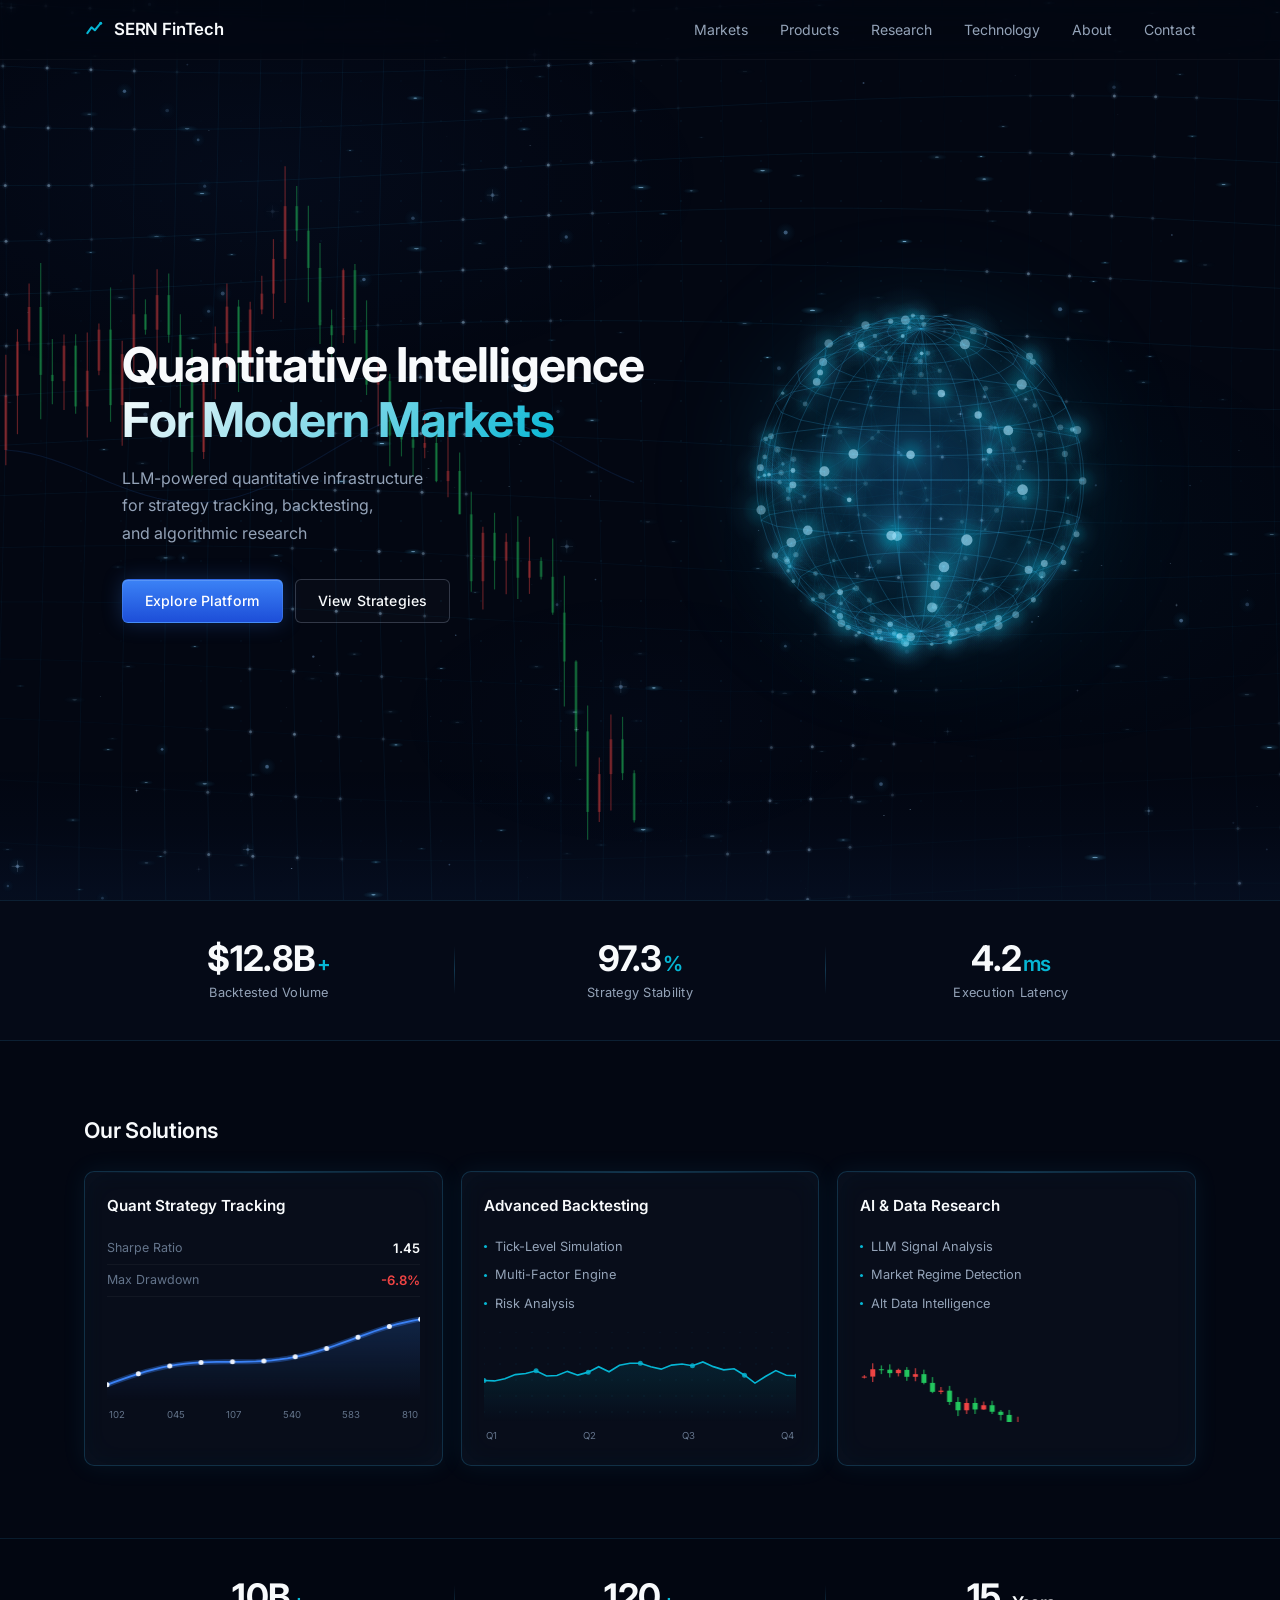
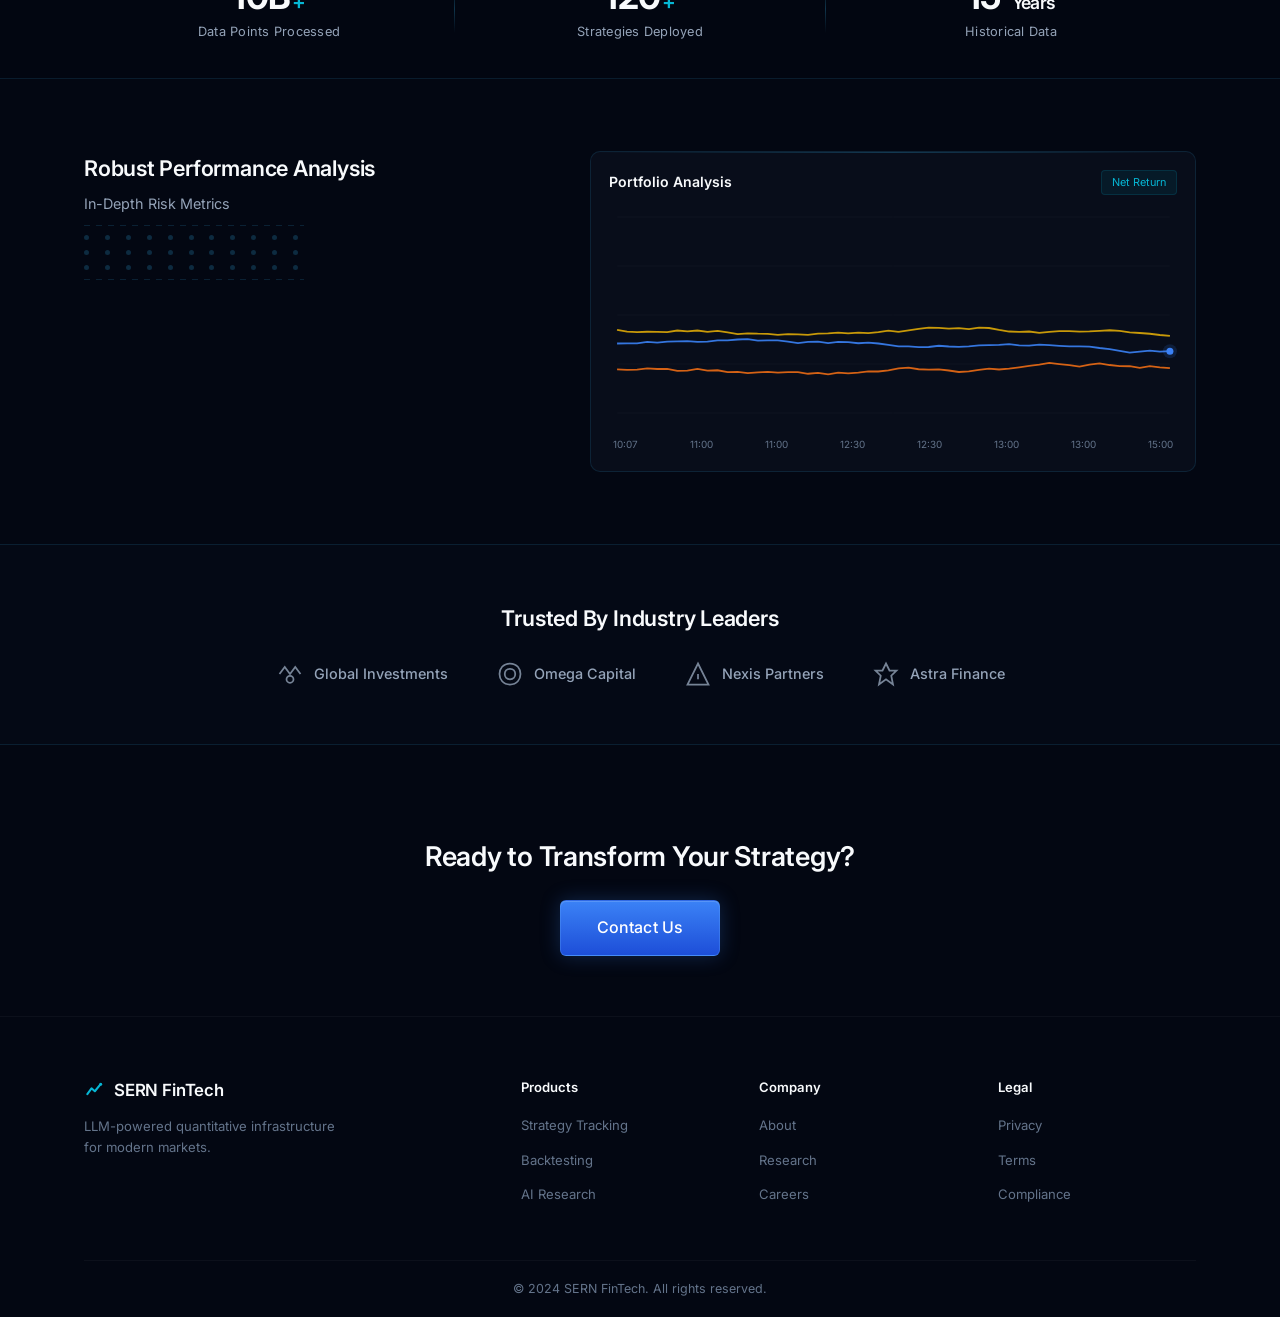
==== index.html @ c51e7654 "feat: 基本面数据服务端化（Worker /v1/fundamentals 接入报价链） 修复"很多基本面数据为空"：fcf/forwardPe/PEG/非 A 股增速这 5 个字段只有 Yaho" ====
<!DOCTYPE html>
<html lang="en">
<head>
  <meta charset="UTF-8">
  <meta name="viewport" content="width=device-width, initial-scale=1.0">
  <title>SERN FinTech - Quantitative Intelligence</title>
  <link rel="preconnect" href="https://fonts.googleapis.com">
  <link rel="preconnect" href="https://fonts.gstatic.com" crossorigin>
  <link href="https://fonts.googleapis.com/css2?family=Inter:wght@300;400;500;600;700;800&display=swap" rel="stylesheet">
  <link rel="stylesheet" href="css/style.css?v=20261005c">
  <link rel="icon" type="image/svg+xml" href="favicon.svg?v=20261005c">
  <link rel="icon" type="image/png" sizes="32x32" href="favicon-32.png?v=20261005c">
  <link rel="apple-touch-icon" href="apple-touch-icon.png?v=20261005c">
</head>
<body>
  <canvas id="particle-canvas" class="particle-canvas"></canvas>
  <div class="bg-grid"></div>
  <div class="bg-glow"></div>
  <canvas id="cta-footer-canvas" class="bg-wave-canvas"></canvas>

  <nav class="navbar">
    <div class="container nav-container">
      <a href="#" class="logo">
        <span class="logo-icon">
          <svg width="20" height="20" viewBox="0 0 24 24" fill="none" stroke="currentColor" stroke-width="2.5" stroke-linecap="round" stroke-linejoin="round">
            <polyline points="4,17 9,10 13,13.5 20,5"></polyline>
            <circle cx="20" cy="5" r="1.8" fill="currentColor" stroke="none"></circle>
          </svg>
        </span>
        <span class="logo-text">SERN FinTech</span>
      </a>
      <ul class="nav-links" id="nav-links">
        <li><a href="markets.html">Markets</a></li>
        <li><a href="#products">Products</a></li>
        <li><a href="#research">Research</a></li>
        <li><a href="#technology">Technology</a></li>
        <li><a href="#about">About</a></li>
        <li><a href="mailto:hinsyeow@outlook.com">Contact</a></li>
      </ul>
      <button type="button" class="nav-toggle" id="nav-toggle" aria-expanded="false" aria-controls="nav-links" aria-label="Menu">
        <span class="nav-toggle-box" aria-hidden="true">
          <span class="nav-toggle-line"></span>
          <span class="nav-toggle-line"></span>
          <span class="nav-toggle-line"></span>
        </span>
      </button>
    </div>
  </nav>

  <section class="hero">
    <canvas id="hero-bg-canvas" class="hero-bg-canvas"></canvas>
    <div class="container hero-container">
      <div class="hero-content">
        <h1 class="hero-title">
          Quantitative Intelligence<br>
          <span class="text-gradient">For Modern Markets</span>
        </h1>
        <p class="hero-subtitle">
          LLM-powered quantitative infrastructure<br>
          for strategy tracking, backtesting,<br>
          and algorithmic research
        </p>
        <div class="hero-buttons">
          <a href="#" class="btn btn-primary">Explore Platform</a>
          <a href="#" class="btn btn-outline">View Strategies</a>
        </div>
      </div>
      <div class="hero-visual">
        <canvas id="globe-canvas" width="500" height="500"></canvas>
        <div class="globe-glow"></div>
      </div>
    </div>
  </section>

  <section class="stats-bar">
    <div class="container stats-container">
      <div class="stat-item">
        <div class="stat-value">$12.8B<span class="stat-plus">+</span></div>
        <div class="stat-label">Backtested Volume</div>
      </div>
      <div class="stat-divider"></div>
      <div class="stat-item">
        <div class="stat-value">97.3<span class="stat-percent">%</span></div>
        <div class="stat-label">Strategy Stability</div>
      </div>
      <div class="stat-divider"></div>
      <div class="stat-item">
        <div class="stat-value">4.2<span class="stat-unit">ms</span></div>
        <div class="stat-label">Execution Latency</div>
      </div>
    </div>
  </section>

  <section class="solutions" id="products">
    <div class="container">
      <h2 class="section-title">Our Solutions</h2>
      <div class="solutions-grid">
        <div class="solution-card">
          <div class="card-header">
            <h3>Quant Strategy Tracking</h3>
          </div>
          <div class="card-metrics">
            <div class="metric-row">
              <span class="metric-name">Sharpe Ratio</span>
              <span class="metric-value">1.45</span>
            </div>
            <div class="metric-row">
              <span class="metric-name">Max Drawdown</span>
              <span class="metric-value negative">-6.8%</span>
            </div>
          </div>
          <canvas id="chart1" class="card-chart" width="320" height="110"></canvas>
          <div class="card-x-labels">
            <span>102</span><span>045</span><span>107</span><span>540</span><span>583</span><span>810</span>
          </div>
        </div>

        <div class="solution-card">
          <div class="card-header">
            <h3>Advanced Backtesting</h3>
          </div>
          <ul class="card-list">
            <li><span class="bullet"></span>Tick-Level Simulation</li>
            <li><span class="bullet"></span>Multi-Factor Engine</li>
            <li><span class="bullet"></span>Risk Analysis</li>
          </ul>
          <canvas id="chart2" class="card-chart" width="320" height="110"></canvas>
          <div class="card-x-labels">
            <span>Q1</span><span>Q2</span><span>Q3</span><span>Q4</span>
          </div>
        </div>

        <div class="solution-card">
          <div class="card-header">
            <h3>AI & Data Research</h3>
          </div>
          <ul class="card-list">
            <li><span class="bullet"></span>LLM Signal Analysis</li>
            <li><span class="bullet"></span>Market Regime Detection</li>
            <li><span class="bullet"></span>Alt Data Intelligence</li>
          </ul>
          <canvas id="chart3" class="card-chart candlestick-chart" width="320" height="110"></canvas>
        </div>
      </div>
    </div>
  </section>

  <section class="stats-bar stats-bar-dark">
    <div class="container stats-container">
      <div class="stat-item">
        <div class="stat-value">10B<span class="stat-plus">+</span></div>
        <div class="stat-label">Data Points Processed</div>
      </div>
      <div class="stat-divider"></div>
      <div class="stat-item">
        <div class="stat-value">120<span class="stat-plus">+</span></div>
        <div class="stat-label">Strategies Deployed</div>
      </div>
      <div class="stat-divider"></div>
      <div class="stat-item">
        <div class="stat-value">15 <span class="stat-small">Years</span></div>
        <div class="stat-label">Historical Data</div>
      </div>
    </div>
  </section>

  <section class="analysis" id="research">
    <div class="container analysis-container">
      <div class="analysis-text">
        <h2 class="section-title">Robust Performance Analysis</h2>
        <p class="analysis-subtitle">In-Depth Risk Metrics</p>
        <div class="analysis-dots">
          <span class="dot"></span><span class="dot"></span><span class="dot"></span><span class="dot"></span><span class="dot"></span><span class="dot"></span><span class="dot"></span><span class="dot"></span><span class="dot"></span><span class="dot"></span><span class="dot"></span>
          <span class="dot"></span><span class="dot"></span><span class="dot"></span><span class="dot"></span><span class="dot"></span><span class="dot"></span><span class="dot"></span><span class="dot"></span><span class="dot"></span><span class="dot"></span><span class="dot"></span>
          <span class="dot"></span><span class="dot"></span><span class="dot"></span><span class="dot"></span><span class="dot"></span><span class="dot"></span><span class="dot"></span><span class="dot"></span><span class="dot"></span><span class="dot"></span><span class="dot"></span>
        </div>
      </div>
      <div class="analysis-chart-wrapper">
        <div class="analysis-chart-header">
          <h4>Portfolio Analysis</h4>
          <span class="badge">Net Return</span>
        </div>
        <canvas id="portfolio-chart" width="500" height="220"></canvas>
        <div class="chart-x-labels">
          <span>10:07</span><span>11:00</span><span>11:00</span><span>12:30</span>
          <span>12:30</span><span>13:00</span><span>13:00</span><span>15:00</span>
        </div>
      </div>
    </div>
  </section>

  <section class="partners">
    <div class="container">
      <h2 class="section-title center">Trusted By Industry Leaders</h2>
      <div class="partners-grid">
        <div class="partner-item">
          <div class="partner-icon">
            <svg viewBox="0 0 32 32" width="28" height="28" fill="none" stroke="currentColor" stroke-width="2">
              <path d="M4 16 L10 8 L16 16 L22 8 L28 16"/>
              <circle cx="16" cy="22" r="4"/>
            </svg>
          </div>
          <span class="partner-name">Global Investments</span>
        </div>
        <div class="partner-item">
          <div class="partner-icon omega-icon">
            <svg viewBox="0 0 32 32" width="28" height="28" fill="none" stroke="currentColor" stroke-width="2">
              <path d="M16 4 C8 4 4 10 4 16 C4 22 8 28 16 28 C24 28 28 22 28 16 C28 10 24 4 16 4Z M16 10 C12 10 10 13 10 16 C10 19 12 22 16 22 C20 22 22 19 22 16 C22 13 20 10 16 10Z"/>
            </svg>
          </div>
          <span class="partner-name">Omega Capital</span>
        </div>
        <div class="partner-item">
          <div class="partner-icon">
            <svg viewBox="0 0 32 32" width="28" height="28" fill="none" stroke="currentColor" stroke-width="2">
              <polygon points="16,4 28,28 4,28"/>
              <line x1="16" y1="16" x2="16" y2="22"/>
            </svg>
          </div>
          <span class="partner-name">Nexis Partners</span>
        </div>
        <div class="partner-item">
          <div class="partner-icon">
            <svg viewBox="0 0 32 32" width="28" height="28" fill="none" stroke="currentColor" stroke-width="2">
              <polygon points="16,4 20,12 28,12 22,18 24,28 16,22 8,28 10,18 4,12 12,12"/>
            </svg>
          </div>
          <span class="partner-name">Astra Finance</span>
        </div>
      </div>
    </div>
  </section>

  <div class="cta-footer-wrap">
    <section class="cta" id="contact">
      <div class="container cta-container">
        <h2 class="cta-title">Ready to Transform Your Strategy?</h2>
        <a href="mailto:hinsyeow@outlook.com" class="btn btn-primary btn-large">Contact Us</a>
      </div>
    </section>

    <footer class="footer">
      <div class="footer-content">
        <div class="container">
          <div class="footer-grid">
            <div class="footer-brand">
              <a href="#" class="logo">
                <span class="logo-icon">
                  <svg width="20" height="20" viewBox="0 0 24 24" fill="none" stroke="currentColor" stroke-width="2.5" stroke-linecap="round" stroke-linejoin="round">
                    <polyline points="4,17 9,10 13,13.5 20,5"></polyline>
                    <circle cx="20" cy="5" r="1.8" fill="currentColor" stroke="none"></circle>
                  </svg>
                </span>
                <span class="logo-text">SERN FinTech</span>
              </a>
              <p class="footer-desc">LLM-powered quantitative infrastructure for modern markets.</p>
            </div>
            <div class="footer-links-col">
              <h4>Products</h4>
              <ul>
                <li><a href="#">Strategy Tracking</a></li>
                <li><a href="#">Backtesting</a></li>
                <li><a href="#">AI Research</a></li>
              </ul>
            </div>
            <div class="footer-links-col">
              <h4>Company</h4>
              <ul>
                <li><a href="#">About</a></li>
                <li><a href="#">Research</a></li>
                <li><a href="#">Careers</a></li>
              </ul>
            </div>
            <div class="footer-links-col">
              <h4>Legal</h4>
              <ul>
                <li><a href="#">Privacy</a></li>
                <li><a href="#">Terms</a></li>
                <li><a href="#">Compliance</a></li>
              </ul>
            </div>
          </div>
          <div class="footer-bottom">
            <p>&copy; 2024 SERN FinTech. All rights reserved.</p>
          </div>
        </div>
      </div>
    </footer>
  </div>

  <script src="js/nav.js?v=20261005c"></script>
  <script src="js/script.js?v=20261005c"></script>
</body>
</html>
---- css/style.css ----
:root {
  --bg-primary: #030712;
  --bg-secondary: #0b1120;
  --bg-card: rgba(11, 17, 32, 0.65);
  --border-color: rgba(56, 189, 248, 0.12);
  --border-glow: rgba(56, 189, 248, 0.25);
  --text-primary: #f8fafc;
  --text-secondary: #94a3b8;
  --text-muted: #64748b;
  --accent-blue: #3b82f6;
  --accent-cyan: #06b6d4;
  --accent-orange: #f97316;
  --accent-yellow: #eab308;
  --accent-green: #22c55e;
  --accent-red: #ef4444;
  --gradient-start: #3b82f6;
  --gradient-end: #06b6d4;
  --font-family: 'Inter', -apple-system, BlinkMacSystemFont, 'Segoe UI', sans-serif;
}

*, *::before, *::after {
  margin: 0;
  padding: 0;
  box-sizing: border-box;
}

html {
  scroll-behavior: smooth;
}

body {
  font-family: var(--font-family);
  background-color: var(--bg-primary);
  color: var(--text-primary);
  line-height: 1.6;
  overflow-x: hidden;
  min-height: 100vh;
}

/* Particle Canvas */
.particle-canvas {
  position: fixed;
  inset: 0;
  width: 100%;
  height: 100%;
  pointer-events: none;
  z-index: 0;
}

/* Background Grid */
.bg-grid {
  position: fixed;
  inset: 0;
  pointer-events: none;
  z-index: 0;
  background-image:
    radial-gradient(circle at 1px 1px, rgba(56, 189, 248, 0.06) 1px, transparent 0);
  background-size: 40px 40px;
  mask-image: radial-gradient(ellipse at center, black 40%, transparent 80%);
  -webkit-mask-image: radial-gradient(ellipse at center, black 40%, transparent 80%);
}

/* Ambient Glow */
.bg-glow {
  position: fixed;
  inset: 0;
  pointer-events: none;
  z-index: 0;
  background:
    radial-gradient(ellipse 60% 40% at 20% 20%, rgba(59, 130, 246, 0.04) 0%, transparent 60%),
    radial-gradient(ellipse 50% 50% at 80% 60%, rgba(6, 182, 212, 0.03) 0%, transparent 50%),
    radial-gradient(ellipse 40% 30% at 50% 80%, rgba(59, 130, 246, 0.02) 0%, transparent 50%);
}

/* Container */
.container {
  max-width: 1160px;
  margin: 0 auto;
  padding: 0 24px;
  position: relative;
  z-index: 1;
}

/* Text Gradient */
.text-gradient {
  background: linear-gradient(135deg, var(--text-primary) 0%, var(--accent-cyan) 100%);
  -webkit-background-clip: text;
  -webkit-text-fill-color: transparent;
  background-clip: text;
}

/* Buttons */
.btn {
  display: inline-flex;
  align-items: center;
  justify-content: center;
  padding: 10px 22px;
  border-radius: 6px;
  font-size: 0.88rem;
  font-weight: 500;
  text-decoration: none;
  transition: all 0.3s ease;
  cursor: pointer;
  border: 1px solid transparent;
  letter-spacing: 0.01em;
}

.btn-primary {
  background: linear-gradient(180deg, #3b82f6, #1d4ed8);
  color: white;
  box-shadow: 0 0 20px rgba(59, 130, 246, 0.25), inset 0 1px 0 rgba(255,255,255,0.15);
  border: 1px solid rgba(96, 165, 250, 0.3);
}

.btn-primary:hover {
  transform: translateY(-2px);
  box-shadow: 0 0 30px rgba(59, 130, 246, 0.4), inset 0 1px 0 rgba(255,255,255,0.2);
}

.btn-outline {
  background: rgba(255,255,255,0.02);
  border-color: rgba(148, 163, 184, 0.3);
  color: var(--text-primary);
}

.btn-outline:hover {
  border-color: var(--accent-cyan);
  color: var(--accent-cyan);
  background: rgba(6, 182, 212, 0.05);
}

.btn-large {
  padding: 14px 36px;
  font-size: 1rem;
}

/* Navigation */
.navbar {
  position: fixed;
  top: 0;
  left: 0;
  right: 0;
  z-index: 100;
  padding: 16px 0;
  background: rgba(3, 7, 18, 0.65);
  backdrop-filter: blur(16px);
  -webkit-backdrop-filter: blur(16px);
  border-bottom: 1px solid rgba(255,255,255,0.04);
}

.nav-container {
  display: flex;
  align-items: center;
  justify-content: space-between;
}

.logo {
  display: flex;
  align-items: center;
  gap: 10px;
  text-decoration: none;
  color: var(--text-primary);
  font-weight: 600;
  font-size: 1.05rem;
}

.logo-icon {
  display: flex;
  align-items: center;
  color: var(--accent-cyan);
}

.logo-text {
  letter-spacing: -0.01em;
}

.nav-links {
  display: flex;
  list-style: none;
  gap: 32px;
}

.nav-links a {
  color: var(--text-secondary);
  text-decoration: none;
  font-size: 0.88rem;
  font-weight: 400;
  transition: color 0.3s ease;
}

.nav-links a:hover {
  color: var(--text-primary);
}

/* Mobile hamburger toggle: hidden on desktop, shown ≤768px where .nav-links is
   hidden; js/nav.js toggles .open + aria-expanded, and the three lines morph
   into an X while open. */
.nav-toggle {
  display: none;
  align-items: center;
  justify-content: center;
  width: 40px;
  height: 40px;
  color: var(--text-secondary);
  background: rgba(56, 189, 248, 0.06);
  border: 1px solid var(--border-color);
  border-radius: 10px;
  cursor: pointer;
  transition: color 0.25s ease, background 0.25s ease, border-color 0.25s ease;
}
.nav-toggle:hover,
.nav-toggle[aria-expanded="true"] {
  color: var(--accent-cyan);
  background: rgba(56, 189, 248, 0.12);
  border-color: var(--border-glow);
}
.nav-toggle:focus-visible {
  outline: 2px solid var(--accent-cyan);
  outline-offset: 2px;
}
.nav-toggle-box {
  position: relative;
  width: 18px;
  height: 14px;
}
.nav-toggle-line {
  position: absolute;
  left: 0;
  width: 100%;
  height: 2px;
  border-radius: 2px;
  background: currentColor;
  transition: top 0.25s ease, transform 0.25s ease, opacity 0.2s ease;
}
.nav-toggle-line:nth-child(1) { top: 0; }
.nav-toggle-line:nth-child(2) { top: 6px; }
.nav-toggle-line:nth-child(3) { top: 12px; }
.nav-toggle[aria-expanded="true"] .nav-toggle-line:nth-child(1) {
  top: 6px;
  transform: rotate(45deg);
}
.nav-toggle[aria-expanded="true"] .nav-toggle-line:nth-child(2) {
  opacity: 0;
}
.nav-toggle[aria-expanded="true"] .nav-toggle-line:nth-child(3) {
  top: 6px;
  transform: rotate(-45deg);
}
@keyframes nav-drop {
  from { opacity: 0; transform: translateY(-6px); }
  to { opacity: 1; transform: translateY(0); }
}

/* Hero Section */
.hero {
  position: relative;
  padding: 140px 0 80px;
  min-height: 100vh;
  display: flex;
  align-items: center;
  overflow: hidden;
}

.hero-bg-canvas {
  position: absolute;
  inset: 0;
  width: 100%;
  height: 100%;
  z-index: 0;
  opacity: 1;
}

.hero-container {
  display: grid;
  grid-template-columns: 1.1fr 1fr;
  gap: 40px;
  align-items: center;
}

.hero-content {
  position: relative;
  z-index: 2;
}

.hero-title {
  font-size: 3rem;
  font-weight: 700;
  line-height: 1.15;
  letter-spacing: -0.02em;
  margin-bottom: 18px;
}

.hero-subtitle {
  font-size: 1rem;
  color: var(--text-secondary);
  line-height: 1.7;
  margin-bottom: 32px;
}

.hero-buttons {
  display: flex;
  gap: 12px;
  flex-wrap: wrap;
}

.hero-visual {
  position: relative;
  display: flex;
  align-items: center;
  justify-content: center;
  z-index: 2;
}

#globe-canvas {
  width: 100%;
  max-width: 420px;
  height: auto;
}

.globe-glow {
  position: absolute;
  width: 350px;
  height: 350px;
  background: radial-gradient(circle, rgba(59, 130, 246, 0.4) 0%, rgba(6, 182, 212, 0.2) 40%, transparent 70%);
  border-radius: 50%;
  pointer-events: none;
  filter: blur(60px);
  z-index: -1;
}

/* Stats Bar */
.stats-bar {
  position: relative;
  z-index: 2;
  padding: 36px 0;
  background: rgba(11, 17, 32, 0.45);
  border-top: 1px solid var(--border-color);
  border-bottom: 1px solid var(--border-color);
  backdrop-filter: blur(8px);
}

.stats-bar-dark {
  background: rgba(3, 7, 18, 0.75);
}

.stats-container {
  display: flex;
  align-items: center;
  justify-content: space-around;
}

.stat-item {
  text-align: center;
  flex: 1;
}

.stat-value {
  font-size: 2.2rem;
  font-weight: 700;
  color: var(--text-primary);
  letter-spacing: -0.02em;
  line-height: 1.2;
}

.stat-plus,
.stat-percent,
.stat-unit {
  font-size: 1.3rem;
  color: var(--accent-cyan);
  font-weight: 600;
  margin-left: 2px;
}

.stat-small {
  font-size: 1.1rem;
  font-weight: 600;
  color: var(--text-primary);
  margin-left: 4px;
}

.stat-label {
  font-size: 0.8rem;
  color: var(--text-secondary);
  margin-top: 4px;
  letter-spacing: 0.02em;
}

.stat-divider {
  width: 1px;
  height: 48px;
  background: linear-gradient(to bottom, transparent, var(--border-glow), transparent);
}

/* Section Title */
.section-title {
  font-size: 1.35rem;
  font-weight: 600;
  margin-bottom: 24px;
  color: var(--text-primary);
  letter-spacing: -0.01em;
}

.section-title.center {
  text-align: center;
}

/* Solutions Section */
.solutions {
  padding: 72px 0;
  position: relative;
  z-index: 2;
}

.solutions-grid {
  display: grid;
  grid-template-columns: repeat(3, 1fr);
  gap: 18px;
}

.solution-card {
  background: var(--bg-card);
  border: 1px solid rgba(56, 189, 248, 0.2);
  border-radius: 10px;
  padding: 22px;
  backdrop-filter: blur(10px);
  transition: all 0.3s ease;
  position: relative;
  overflow: hidden;
  box-shadow: 0 0 25px rgba(56, 189, 248, 0.08), inset 0 0 30px rgba(56, 189, 248, 0.03);
}

.solution-card::before {
  content: '';
  position: absolute;
  top: 0;
  left: 0;
  right: 0;
  height: 1px;
  background: linear-gradient(90deg, transparent, var(--border-glow), transparent);
}

.solution-card:hover {
  border-color: var(--border-glow);
  transform: translateY(-3px);
  box-shadow: 0 10px 40px rgba(0, 0, 0, 0.3);
}

.card-header h3 {
  font-size: 0.95rem;
  font-weight: 600;
  margin-bottom: 14px;
  color: var(--text-primary);
}

.card-metrics {
  margin-bottom: 14px;
}

.metric-row {
  display: flex;
  justify-content: space-between;
  align-items: center;
  padding: 5px 0;
  border-bottom: 1px solid rgba(255,255,255,0.04);
}

.metric-name {
  font-size: 0.78rem;
  color: var(--text-muted);
}

.metric-value {
  font-size: 0.82rem;
  font-weight: 600;
  color: var(--text-primary);
}

.metric-value.negative {
  color: var(--accent-red);
}

.card-list {
  list-style: none;
  margin-bottom: 14px;
}

.card-list li {
  display: flex;
  align-items: center;
  gap: 8px;
  font-size: 0.8rem;
  color: var(--text-secondary);
  padding: 4px 0;
}

.bullet {
  width: 3px;
  height: 3px;
  border-radius: 50%;
  background: var(--accent-cyan);
  flex-shrink: 0;
}

.card-chart {
  width: 100%;
  height: 90px;
  display: block;
}

.card-x-labels {
  display: flex;
  justify-content: space-between;
  margin-top: 6px;
  padding: 0 2px;
}

.card-x-labels span {
  font-size: 0.6rem;
  color: var(--text-muted);
}

/* Analysis Section */
.analysis {
  padding: 72px 0;
  position: relative;
  z-index: 2;
}

.analysis-container {
  display: grid;
  grid-template-columns: 1fr 1.3fr;
  gap: 40px;
  align-items: start;
}

.analysis-text .section-title {
  margin-bottom: 6px;
}

.analysis-subtitle {
  font-size: 0.9rem;
  color: var(--text-secondary);
  margin-bottom: 20px;
}

.analysis-dots {
  display: grid;
  grid-template-columns: repeat(11, 1fr);
  gap: 10px;
  max-width: 220px;
  position: relative;
}

.dot {
  width: 5px;
  height: 5px;
  border-radius: 50%;
  background: rgba(56, 189, 248, 0.2);
}

.analysis-dots::before,
.analysis-dots::after {
  content: '';
  position: absolute;
  left: 0;
  right: 0;
  height: 1px;
  background: repeating-linear-gradient(
    90deg,
    rgba(56, 189, 248, 0.15) 0px,
    rgba(56, 189, 248, 0.15) 6px,
    transparent 6px,
    transparent 12px
  );
}

.analysis-dots::before {
  top: -10px;
}

.analysis-dots::after {
  bottom: -10px;
}

.analysis-chart-wrapper {
  background: var(--bg-card);
  border: 1px solid var(--border-color);
  border-radius: 10px;
  padding: 18px;
  position: relative;
  overflow: hidden;
}

.analysis-chart-wrapper::before {
  content: '';
  position: absolute;
  top: 0;
  left: 0;
  right: 0;
  height: 1px;
  background: linear-gradient(90deg, transparent, var(--border-glow), transparent);
}

.analysis-chart-header {
  display: flex;
  align-items: center;
  justify-content: space-between;
  margin-bottom: 14px;
}

.analysis-chart-header h4 {
  font-size: 0.88rem;
  font-weight: 600;
  color: var(--text-primary);
}

.badge {
  font-size: 0.68rem;
  color: var(--accent-cyan);
  background: rgba(6, 182, 212, 0.08);
  padding: 3px 10px;
  border-radius: 4px;
  border: 1px solid rgba(6, 182, 212, 0.15);
}

#portfolio-chart {
  width: 100%;
  height: 220px;
  display: block;
}

.chart-x-labels {
  display: flex;
  justify-content: space-between;
  margin-top: 8px;
  padding: 0 4px;
}

.chart-x-labels span {
  font-size: 0.62rem;
  color: var(--text-muted);
}

/* Partners Section */
.partners {
  padding: 56px 0;
  position: relative;
  z-index: 2;
  border-top: 1px solid var(--border-color);
  border-bottom: 1px solid var(--border-color);
  background: rgba(11, 17, 32, 0.25);
}

.partners-grid {
  display: flex;
  justify-content: center;
  align-items: center;
  gap: 48px;
  flex-wrap: wrap;
}

.partner-item {
  display: flex;
  align-items: center;
  gap: 10px;
  color: var(--text-secondary);
  transition: color 0.3s ease;
}

.partner-item:hover {
  color: var(--text-primary);
}

.partner-icon {
  display: flex;
  align-items: center;
  color: var(--text-secondary);
  opacity: 0.8;
}

.partner-name {
  font-size: 0.9rem;
  font-weight: 500;
}

/* CTA + Footer Wrapper */
.cta-footer-wrap {
  position: relative;
  overflow: hidden;
}

.bg-wave-canvas {
  position: fixed;
  inset: 0;
  width: 100%;
  height: 100%;
  z-index: 0;
  pointer-events: none;
}

/* CTA Section */
.cta {
  padding: 90px 0 60px;
  position: relative;
  z-index: 2;
  text-align: center;
}

.cta-title {
  font-size: 1.7rem;
  font-weight: 600;
  margin-bottom: 22px;
  color: var(--text-primary);
  letter-spacing: -0.01em;
}

.cta-container {
  position: relative;
}

/* Footer */
.footer {
  position: relative;
  padding: 0;
  z-index: 2;
}

.footer-content {
  position: relative;
  padding-top: 60px;
  border-top: 1px solid rgba(255,255,255,0.04);
}

.footer-grid {
  display: grid;
  grid-template-columns: 2fr 1fr 1fr 1fr;
  gap: 40px;
  margin-bottom: 44px;
}

.footer-brand .logo {
  margin-bottom: 12px;
}

.footer-desc {
  font-size: 0.82rem;
  color: var(--text-muted);
  line-height: 1.6;
  max-width: 260px;
}

.footer-links-col h4 {
  font-size: 0.82rem;
  font-weight: 600;
  color: var(--text-primary);
  margin-bottom: 14px;
}

.footer-links-col ul {
  list-style: none;
}

.footer-links-col li {
  margin-bottom: 9px;
}

.footer-links-col a {
  color: var(--text-muted);
  text-decoration: none;
  font-size: 0.82rem;
  transition: color 0.3s ease;
}

.footer-links-col a:hover {
  color: var(--accent-cyan);
}

.footer-bottom {
  border-top: 1px solid rgba(255,255,255,0.04);
  padding: 18px 0;
  text-align: center;
}

.footer-bottom p {
  font-size: 0.78rem;
  color: var(--text-muted);
}

/* Responsive */
@media (max-width: 1024px) {
  .hero-container {
    grid-template-columns: 1fr;
    text-align: center;
  }
  .hero-title {
    font-size: 2.5rem;
  }
  .hero-buttons {
    justify-content: center;
  }
  .hero-visual {
    order: -1;
  }
  #globe-canvas {
    max-width: 300px;
  }
  .solutions-grid {
    grid-template-columns: repeat(2, 1fr);
  }
  .analysis-container {
    grid-template-columns: 1fr;
  }
  .analysis-chart-wrapper {
    max-width: 600px;
  }
  .footer-grid {
    grid-template-columns: 1fr 1fr 1fr;
  }
  .footer-brand {
    grid-column: 1 / -1;
  }
}

@media (max-width: 768px) {
  .nav-links {
    display: none;
  }
  .nav-toggle {
    display: flex;
  }
  /* Floating card under the toggle, right-aligned to the container gutter */
  .nav-links.open {
    display: flex;
    flex-direction: column;
    gap: 2px;
    position: absolute;
    top: calc(100% + 10px);
    right: 24px;
    left: auto;
    min-width: 216px;
    margin: 0;
    padding: 8px;
    background: rgba(8, 15, 32, 0.94);
    backdrop-filter: blur(20px);
    -webkit-backdrop-filter: blur(20px);
    border: 1px solid var(--border-color);
    border-radius: 14px;
    box-shadow: 0 18px 50px rgba(0, 0, 0, 0.55);
    animation: nav-drop 0.22s ease;
  }
  .nav-links.open a {
    display: block;
    padding: 11px 14px;
    border-radius: 9px;
    font-size: 0.92rem;
    transition: color 0.2s ease, background 0.2s ease;
  }
  .nav-links.open a:hover {
    color: var(--text-primary);
    background: rgba(56, 189, 248, 0.1);
  }
  .nav-links.open a.active {
    color: var(--accent-cyan);
    background: rgba(56, 189, 248, 0.08);
  }
  .nav-links.open a.active::after {
    display: none; /* the card highlight replaces the desktop underline */
  }
  .hero {
    padding: 120px 0 60px;
    min-height: auto;
  }
  .hero-title {
    font-size: 1.9rem;
  }
  .stats-container {
    flex-direction: column;
    gap: 24px;
  }
  .stat-divider {
    width: 60px;
    height: 1px;
  }
  .solutions-grid {
    grid-template-columns: 1fr;
  }
  .partners-grid {
    gap: 24px;
  }
  .footer-grid {
    grid-template-columns: 1fr 1fr;
    gap: 28px;
  }
}

@media (max-width: 480px) {
  .hero-title {
    font-size: 1.6rem;
  }
  .stat-value {
    font-size: 1.7rem;
  }
  .cta-title {
    font-size: 1.3rem;
  }
  .footer-grid {
    grid-template-columns: 1fr;
  }
}

/* ============================================================
   Markets Page
   ============================================================ */

/* ---------- Language toggle ---------- */
.lang-toggle {
  margin-left: 20px;
  padding: 6px 14px;
  font-family: inherit;
  font-size: 0.8rem;
  font-weight: 600;
  color: var(--text-secondary);
  background: rgba(56, 189, 248, 0.08);
  border: 1px solid var(--border-color);
  border-radius: 6px;
  cursor: pointer;
  transition: all 0.2s ease;
}
.lang-toggle:hover {
  color: var(--text-primary);
  border-color: var(--border-glow);
  background: rgba(56, 189, 248, 0.14);
}
.nav-links a.active {
  color: var(--text-primary);
}
.nav-links a.active::after {
  content: '';
  display: block;
  height: 2px;
  margin-top: 2px;
  background: linear-gradient(90deg, var(--gradient-start), var(--gradient-end));
  border-radius: 2px;
}

/* ---------- Layout ---------- */
.markets-main {
  position: relative;
  z-index: 1;
  padding: 120px 0 80px;
}
.markets-header {
  text-align: center;
  margin-bottom: 32px;
}
.markets-title {
  font-size: 2.4rem;
  font-weight: 800;
  letter-spacing: -0.02em;
  background: linear-gradient(135deg, #f8fafc 30%, var(--accent-cyan));
  -webkit-background-clip: text;
  background-clip: text;
  -webkit-text-fill-color: transparent;
}
.markets-subtitle {
  margin-top: 10px;
  color: var(--text-secondary);
  font-size: 0.98rem;
}

/* ---------- Stock search ---------- */
.search-section {
  position: relative;
  max-width: 620px;
  margin: 0 auto 28px;
  z-index: 20; /* the suggestion panel floats above the ticker and cards */
}
.search-box {
  display: flex;
  align-items: center;
  gap: 10px;
  padding: 0 16px;
  background: var(--bg-card);
  border: 1px solid var(--border-color);
  border-radius: 12px;
  transition: border-color 0.2s ease, box-shadow 0.2s ease;
}
.search-box:focus-within {
  border-color: var(--border-glow);
  box-shadow: 0 0 0 3px rgba(56, 189, 248, 0.12);
}
.search-icon {
  flex: 0 0 auto;
  color: var(--text-muted);
}
#search-input {
  flex: 1;
  min-width: 0;
  height: 46px;
  background: none;
  border: none;
  outline: none;
  color: var(--text-primary);
  font-family: inherit;
  font-size: 0.95rem;
}
#search-input::placeholder {
  color: var(--text-muted);
}
.search-clear {
  display: none;
  align-items: center;
  justify-content: center;
  width: 26px;
  height: 26px;
  color: var(--text-muted);
  background: none;
  border: none;
  border-radius: 50%;
  cursor: pointer;
  font-size: 0.75rem;
  transition: color 0.2s ease, background 0.2s ease;
}
.search-clear.visible {
  display: flex;
}
.search-clear:hover {
  color: var(--text-primary);
  background: rgba(255, 255, 255, 0.08);
}
.search-panel {
  display: none;
  position: absolute;
  top: calc(100% + 8px);
  left: 0;
  right: 0;
  max-height: 340px;
  overflow-y: auto;
  padding: 8px;
  background: rgba(8, 15, 32, 0.94);
  backdrop-filter: blur(20px);
  -webkit-backdrop-filter: blur(20px);
  border: 1px solid var(--border-color);
  border-radius: 14px;
  box-shadow: 0 18px 50px rgba(0, 0, 0, 0.55);
  animation: nav-drop 0.18s ease;
}
.search-panel.open {
  display: block;
}
.search-group-title {
  padding: 8px 12px 4px;
  font-size: 0.72rem;
  font-weight: 600;
  letter-spacing: 0.06em;
  text-transform: uppercase;
  color: var(--text-muted);
}
.search-item {
  display: flex;
  align-items: center;
  justify-content: space-between;
  gap: 12px;
  width: 100%;
  padding: 10px 12px;
  background: none;
  border: none;
  border-radius: 9px;
  font-family: inherit;
  font-size: 0.9rem;
  color: var(--text-primary);
  cursor: pointer;
  text-align: left;
}
.search-item:hover,
.search-item.active {
  background: rgba(56, 189, 248, 0.1);
}
.search-item-name {
  overflow: hidden;
  text-overflow: ellipsis;
  white-space: nowrap;
}
.search-item-meta {
  display: flex;
  align-items: center;
  gap: 8px;
  flex: 0 0 auto;
}
.search-item-symbol {
  color: var(--text-secondary);
  font-size: 0.8rem;
}
.search-chip {
  padding: 2px 8px;
  font-size: 0.68rem;
  font-weight: 600;
  color: var(--accent-cyan);
  background: rgba(56, 189, 248, 0.1);
  border: 1px solid var(--border-color);
  border-radius: 999px;
}
.search-note {
  padding: 14px 12px;
  text-align: center;
  color: var(--text-muted);
  font-size: 0.85rem;
}
.search-loading {
  padding: 8px 12px;
  font-size: 0.78rem;
}
/* skeleton/failure note in the drawer metrics grid (off-universe results) */
.drawer-note {
  grid-column: 1 / -1;
  padding: 18px 14px;
  text-align: center;
  color: var(--text-muted);
  font-size: 0.88rem;
}

/* ---------- Ticker strip ---------- */
.ticker-strip {
  display: flex;
  gap: 12px;
  overflow-x: auto;
  padding: 4px 2px 14px;
  scrollbar-width: none;
}
.ticker-strip::-webkit-scrollbar { display: none; }
.ticker-item {
  display: flex;
  align-items: center;
  gap: 10px;
  flex: 0 0 auto;
  padding: 10px 18px;
  background: var(--bg-card);
  border: 1px solid var(--border-color);
  border-radius: 8px;
  font-size: 0.85rem;
}
.ticker-name { color: var(--text-secondary); font-weight: 500; }
.ticker-value { font-weight: 700; }
/* 红涨绿跌 (spec §5.1) */
.ticker-value.up { color: var(--accent-red); }
.ticker-value.down { color: var(--accent-green); }
.ticker-na { color: var(--text-muted); }

/* ---------- Control panel ---------- */
.markets-panel {
  background: var(--bg-card);
  border: 1px solid var(--border-color);
  border-radius: 12px;
  padding: 18px 22px;
  margin-bottom: 36px;
}
.panel-row {
  display: flex;
  align-items: center;
  justify-content: space-between;
  gap: 16px;
  flex-wrap: wrap;
}
.model-seg {
  display: inline-flex;
  background: rgba(3, 7, 18, 0.7);
  border: 1px solid var(--border-color);
  border-radius: 8px;
  padding: 4px;
}
.model-seg button {
  padding: 8px 18px;
  font-family: inherit;
  font-size: 0.84rem;
  font-weight: 600;
  color: var(--text-secondary);
  background: transparent;
  border: none;
  border-radius: 6px;
  cursor: pointer;
  transition: all 0.2s ease;
}
.model-seg button:hover { color: var(--text-primary); }
.model-seg button.active {
  color: #fff;
  background: linear-gradient(135deg, var(--gradient-start), var(--gradient-end));
  box-shadow: 0 4px 14px rgba(59, 130, 246, 0.3);
}
.watch-toggle {
  display: inline-flex;
  align-items: center;
  gap: 8px;
  font-size: 0.85rem;
  color: var(--text-secondary);
  cursor: pointer;
  user-select: none;
}
.watch-toggle input { accent-color: var(--accent-cyan); cursor: pointer; }

.progress-row {
  display: flex;
  align-items: center;
  gap: 14px;
  margin-top: 16px;
}
.progress-track {
  flex: 1;
  height: 6px;
  background: rgba(255, 255, 255, 0.06);
  border-radius: 3px;
  overflow: hidden;
}
.progress-bar {
  height: 100%;
  width: 0;
  background: linear-gradient(90deg, var(--gradient-start), var(--gradient-end));
  border-radius: 3px;
  transition: width 0.3s ease;
}
.progress-label {
  font-size: 0.8rem;
  color: var(--text-secondary);
  white-space: nowrap;
}
.panel-btn {
  padding: 6px 14px;
  font-family: inherit;
  font-size: 0.78rem;
  font-weight: 600;
  color: var(--text-secondary);
  background: transparent;
  border: 1px solid var(--border-color);
  border-radius: 6px;
  cursor: pointer;
  white-space: nowrap;
  transition: all 0.2s ease;
}
.panel-btn:hover {
  color: var(--text-primary);
  border-color: var(--border-glow);
}

/* ---------- Board sections ---------- */
.board-section { margin-bottom: 48px; }
.board-header { margin-bottom: 18px; }
.board-title {
  font-size: 1.45rem;
  font-weight: 700;
  letter-spacing: -0.01em;
}
.board-subtitle {
  margin-top: 4px;
  font-size: 0.85rem;
  color: var(--text-muted);
}

/* ---------- Rank rows (custom table) ---------- */
.rank-board {
  background: var(--bg-card);
  border: 1px solid var(--border-color);
  border-radius: 12px;
  overflow: hidden;
}
.rank-row {
  display: grid;
  grid-template-columns: 48px minmax(180px, 2fr) minmax(150px, 1.4fr) minmax(170px, 1.6fr) 92px 92px 56px;
  align-items: center;
  gap: 12px;
  padding: 13px 20px;
  border-top: 1px solid rgba(255, 255, 255, 0.04);
  cursor: pointer;
  transition: background 0.15s ease;
}
.rank-row:first-child { border-top: none; }
.rank-row:not(.rank-head):hover { background: rgba(56, 189, 248, 0.06); }
.rank-head {
  background: rgba(3, 7, 18, 0.55);
  font-size: 0.74rem;
  font-weight: 600;
  text-transform: uppercase;
  letter-spacing: 0.05em;
  color: var(--text-muted);
  cursor: default;
}
.rank-num {
  font-size: 0.95rem;
  font-weight: 700;
  color: var(--text-secondary);
}
.rank-row:nth-child(2) .rank-num,
.rank-row:nth-child(3) .rank-num,
.rank-row:nth-child(4) .rank-num { color: var(--accent-cyan); }
.rank-company-name { font-size: 0.92rem; font-weight: 600; }
.rank-company-symbol { font-size: 0.76rem; color: var(--text-muted); }
.rank-tags { display: flex; flex-wrap: wrap; gap: 6px; }
.market-tag, .sector-tag {
  padding: 2px 9px;
  font-size: 0.7rem;
  font-weight: 600;
  border-radius: 4px;
  white-space: nowrap;
}
.market-tag {
  background: rgba(56, 189, 248, 0.1);
  color: var(--accent-cyan);
  border: 1px solid rgba(56, 189, 248, 0.2);
}
.market-cn { background: rgba(239, 68, 68, 0.1); color: var(--accent-red); border-color: rgba(239,68,68,0.2); }
.market-hk { background: rgba(249, 115, 22, 0.1); color: var(--accent-orange); border-color: rgba(249,115,22,0.2); }
.market-jp { background: rgba(34, 197, 94, 0.1); color: var(--accent-green); border-color: rgba(34,197,94,0.2); }
.market-kr { background: rgba(6, 182, 212, 0.1); color: var(--accent-cyan); border-color: rgba(6,182,212,0.2); }
.market-tw { background: rgba(234, 179, 8, 0.1); color: var(--accent-yellow); border-color: rgba(234,179,8,0.2); }
.market-eu { background: rgba(168, 85, 247, 0.1); color: #c084fc; border-color: rgba(168,85,247,0.2); }
.sector-tag {
  background: rgba(255, 255, 255, 0.05);
  color: var(--text-secondary);
}
.rank-metrics {
  display: grid;
  grid-template-columns: repeat(3, 1fr);
  gap: 8px;
  font-size: 0.82rem;
  color: var(--text-secondary);
  text-align: left;
}
.rank-metrics-head { font-size: 0.72rem; color: var(--text-muted); font-weight: 600; }
.rank-score { text-align: center; font-size: 0.92rem; font-weight: 700; color: var(--accent-cyan); }
.rank-head .rank-score { font-size: 0.72rem; color: var(--text-muted); }
.rank-actions { display: flex; justify-content: flex-end; }
.star-btn {
  display: inline-flex;
  color: var(--text-muted);
  background: transparent;
  border: none;
  cursor: pointer;
  padding: 4px;
  border-radius: 4px;
  transition: color 0.15s ease, transform 0.15s ease;
}
.star-btn:hover { color: var(--accent-yellow); transform: scale(1.15); }
.star-btn.starred { color: var(--accent-yellow); }
.board-placeholder {
  padding: 40px 20px;
  text-align: center;
  color: var(--text-muted);
  font-size: 0.88rem;
}

/* ---------- Top 10 value cards ---------- */
.value-grid {
  display: grid;
  grid-template-columns: repeat(2, 1fr);
  gap: 14px;
}
.value-card {
  background: var(--bg-card);
  border: 1px solid var(--border-color);
  border-radius: 12px;
  padding: 18px 20px;
  cursor: pointer;
  transition: all 0.2s ease;
}
.value-card:hover {
  border-color: var(--border-glow);
  transform: translateY(-2px);
  box-shadow: 0 10px 30px rgba(0, 0, 0, 0.35);
}
.value-card-top {
  display: flex;
  align-items: center;
  gap: 14px;
  margin-bottom: 14px;
}
.value-rank {
  font-size: 0.85rem;
  font-weight: 800;
  color: var(--accent-cyan);
  background: rgba(56, 189, 248, 0.1);
  border: 1px solid rgba(56, 189, 248, 0.2);
  border-radius: 6px;
  padding: 4px 9px;
}
.value-card-name-wrap { flex: 1; min-width: 0; }
.value-card-name {
  display: block;
  font-size: 0.95rem;
  font-weight: 700;
  white-space: nowrap;
  overflow: hidden;
  text-overflow: ellipsis;
}
.value-card-sub { font-size: 0.76rem; color: var(--text-muted); }
.value-score {
  font-size: 1.5rem;
  font-weight: 800;
  color: var(--accent-cyan);
}
.mini-bars {
  display: grid;
  grid-template-columns: repeat(3, 1fr);
  gap: 12px;
}
.mini-bar-col { display: flex; flex-direction: column; gap: 5px; }
.mini-bar-label { font-size: 0.68rem; color: var(--text-muted); font-weight: 600; }
.mini-bar-track {
  height: 5px;
  background: rgba(255, 255, 255, 0.06);
  border-radius: 3px;
  overflow: hidden;
}
.mini-bar-fill {
  height: 100%;
  border-radius: 3px;
  width: 0;
  transition: width 0.4s ease;
}
.mini-bar-valuation { background: linear-gradient(90deg, #3b82f6, #06b6d4); }
.mini-bar-quality { background: linear-gradient(90deg, #22c55e, #84cc16); }
.mini-bar-growth { background: linear-gradient(90deg, #f97316, #eab308); }

/* ---------- Distribution donuts ---------- */
.distribution-section { margin-bottom: 48px; }
.distribution-grid {
  display: grid;
  grid-template-columns: repeat(2, 1fr);
  gap: 16px;
  margin-top: 18px;
}
.donut-card {
  background: var(--bg-card);
  border: 1px solid var(--border-color);
  border-radius: 12px;
  padding: 22px;
}
.donut-card-title {
  font-size: 0.95rem;
  font-weight: 700;
  margin-bottom: 12px;
}
.donut-wrap {
  display: flex;
  justify-content: center;
}
.donut-canvas { width: 180px; height: 180px; }
.legend-box { margin-top: 14px; }
.legend-row {
  display: flex;
  align-items: center;
  gap: 10px;
  padding: 4px 0;
  font-size: 0.82rem;
}
.legend-dot {
  width: 9px;
  height: 9px;
  border-radius: 50%;
  flex: 0 0 auto;
}
.legend-label { flex: 1; color: var(--text-secondary); }
.legend-count { font-weight: 700; color: var(--text-primary); }

/* ---------- Insufficient list ---------- */
.insufficient-section {
  background: rgba(239, 68, 68, 0.04);
  border: 1px solid rgba(239, 68, 68, 0.15);
  border-radius: 12px;
  padding: 22px 24px;
  margin-bottom: 48px;
}
.insufficient-list {
  display: flex;
  flex-wrap: wrap;
  gap: 10px;
  margin-top: 14px;
}
.insufficient-row {
  display: inline-flex;
  align-items: center;
  gap: 10px;
  padding: 7px 12px;
  background: rgba(3, 7, 18, 0.6);
  border: 1px solid var(--border-color);
  border-radius: 8px;
  font-size: 0.82rem;
}
.insufficient-symbol { color: var(--text-muted); font-size: 0.76rem; }
.insufficient-retry {
  padding: 3px 10px;
  font-family: inherit;
  font-size: 0.74rem;
  font-weight: 600;
  color: var(--accent-cyan);
  background: transparent;
  border: 1px solid rgba(56, 189, 248, 0.3);
  border-radius: 5px;
  cursor: pointer;
}
.insufficient-retry:hover { background: rgba(56, 189, 248, 0.1); }

/* ---------- Methodology ---------- */
.method-section {
  background: var(--bg-card);
  border: 1px solid var(--border-color);
  border-radius: 12px;
  overflow: hidden;
}
.method-head {
  display: flex;
  align-items: center;
  justify-content: space-between;
  width: 100%;
  padding: 18px 22px;
  font-family: inherit;
  font-size: 0.98rem;
  font-weight: 700;
  color: var(--text-primary);
  background: transparent;
  border: none;
  cursor: pointer;
}
.method-chevron {
  color: var(--text-muted);
  transition: transform 0.25s ease;
}
.method-head:not(.collapsed) .method-chevron { transform: rotate(180deg); }
.method-body {
  max-height: 0;
  overflow: hidden;
  transition: max-height 0.3s ease;
}
.method-body.open { max-height: 1200px; }
.method-body p {
  padding: 0 22px 14px;
  font-size: 0.86rem;
  color: var(--text-secondary);
}
.method-body p:last-child { padding-bottom: 20px; }

/* ---------- Drawer ---------- */
.drawer-overlay {
  position: fixed;
  inset: 0;
  background: rgba(3, 7, 18, 0.6);
  backdrop-filter: blur(3px);
  -webkit-backdrop-filter: blur(3px);
  opacity: 0;
  pointer-events: none;
  transition: opacity 0.25s ease;
  z-index: 200;
}
.drawer-overlay.active { opacity: 1; pointer-events: auto; }
.drawer {
  position: fixed;
  top: 0;
  right: 0;
  width: 440px;
  max-width: 92vw;
  height: 100%;
  background: var(--bg-secondary);
  border-left: 1px solid var(--border-color);
  z-index: 201;
  transform: translateX(100%);
  transition: transform 0.28s cubic-bezier(0.4, 0, 0.2, 1);
  display: flex;
  flex-direction: column;
}
.drawer.open { transform: translateX(0); }
.drawer-header {
  display: flex;
  align-items: flex-start;
  justify-content: space-between;
  padding: 22px 24px 16px;
  border-bottom: 1px solid rgba(255, 255, 255, 0.05);
}
.drawer-title { font-size: 1.15rem; font-weight: 700; }
.drawer-sub { margin-top: 4px; font-size: 0.8rem; color: var(--text-muted); }
.drawer-close {
  color: var(--text-muted);
  background: transparent;
  border: none;
  font-size: 1rem;
  cursor: pointer;
  padding: 4px 8px;
}
.drawer-close:hover { color: var(--text-primary); }
.drawer-content {
  flex: 1;
  overflow-y: auto;
  padding: 20px 24px 28px;
}
.drawer-scores {
  display: grid;
  grid-template-columns: repeat(3, 1fr);
  gap: 14px;
  margin-bottom: 24px;
}
.score-break-head {
  display: flex;
  justify-content: space-between;
  font-size: 0.74rem;
  color: var(--text-secondary);
  font-weight: 600;
  margin-bottom: 5px;
}
.drawer-section-title {
  font-size: 0.85rem;
  font-weight: 700;
  text-transform: uppercase;
  letter-spacing: 0.06em;
  color: var(--text-muted);
  margin: 22px 0 12px;
}
.drawer-metrics {
  display: grid;
  grid-template-columns: repeat(2, 1fr);
  gap: 10px;
}
.metric-box {
  background: rgba(3, 7, 18, 0.5);
  border: 1px solid rgba(255, 255, 255, 0.05);
  border-radius: 8px;
  padding: 10px 12px;
}
.metric-box-label { font-size: 0.7rem; color: var(--text-muted); }
.metric-box-value { margin-top: 3px; font-size: 0.92rem; font-weight: 700; }
.drawer-spark-wrap {
  background: rgba(3, 7, 18, 0.5);
  border: 1px solid rgba(255, 255, 255, 0.05);
  border-radius: 8px;
  padding: 10px;
}
.drawer-spark { width: 100%; height: 130px; display: block; }
.drawer-yahoo { margin-top: 24px; width: 100%; }

/* ---------- Heatmap ---------- */
.heatmap-section { margin-bottom: 48px; }
.heatmap-header {
  display: flex;
  align-items: flex-end;
  justify-content: space-between;
  gap: 16px;
  flex-wrap: wrap;
}
.heat-seg button { padding: 6px 14px; font-size: 0.78rem; }
.heatmap {
  display: grid;
  grid-template-columns: repeat(2, 1fr);
  gap: 14px;
  margin-top: 18px;
}
.heat-group {
  background: var(--bg-card);
  border: 1px solid var(--border-color);
  border-radius: 12px;
  padding: 16px 18px;
}
.heat-group-title {
  font-size: 0.85rem;
  font-weight: 700;
  color: var(--text-secondary);
  margin-bottom: 10px;
}
.heat-grid {
  display: flex;
  flex-wrap: wrap;
  gap: 6px;
}
.heat-tile {
  min-width: 74px;
  padding: 6px 8px;
  border-radius: 6px;
  text-align: center;
  cursor: pointer;
  border: 1px solid transparent;
  transition: transform 0.15s ease, border-color 0.15s ease;
  color: #f8fafc;
}
.heat-tile:hover {
  border-color: var(--border-glow);
  transform: translateY(-1px);
}
.heat-symbol { font-size: 0.72rem; font-weight: 700; letter-spacing: 0.01em; }
.heat-value { font-size: 0.72rem; opacity: 0.92; margin-top: 1px; }

/* change mode bands: red up / green down (CN convention) */
.heat-up-3 { background: rgba(239, 68, 68, 0.95); }
.heat-up-2 { background: rgba(239, 68, 68, 0.6); }
.heat-up-1 { background: rgba(239, 68, 68, 0.32); }
.heat-flat { background: rgba(255, 255, 255, 0.07); color: var(--text-secondary); }
.heat-down-1 { background: rgba(34, 197, 94, 0.32); }
.heat-down-2 { background: rgba(34, 197, 94, 0.6); }
.heat-down-3 { background: rgba(34, 197, 94, 0.95); }

/* score mode bands: green = cheap */
.heat-s-4 { background: rgba(34, 197, 94, 0.95); }
.heat-s-3 { background: rgba(34, 197, 94, 0.6); }
.heat-s-2 { background: rgba(34, 197, 94, 0.3); }
.heat-s-1 { background: rgba(234, 179, 8, 0.4); }
.heat-s-0 { background: rgba(239, 68, 68, 0.55); }

.heat-na { background: rgba(255, 255, 255, 0.04); color: var(--text-muted); }

/* ---------- Markets responsive ---------- */
@media (max-width: 900px) {
  .rank-row {
    grid-template-columns: 40px minmax(140px, 1fr) auto 52px;
    gap: 10px;
    padding: 12px 16px;
  }
  .rank-row .rank-tags { grid-column: 2 / 4; grid-row: 2; }
  .rank-head { display: none; }
  .rank-row { position: relative; padding-top: 14px; }
  .rank-row .rank-metrics { display: none; }
  .rank-row .rank-score-composite { display: none; }
  .value-grid { grid-template-columns: 1fr; }
  .distribution-grid { grid-template-columns: 1fr; }
  .heatmap { grid-template-columns: 1fr; }
}

@media (max-width: 640px) {
  .heat-tile { min-width: 62px; padding: 5px 6px; }
  .heat-grid { gap: 5px; }
}

@media (max-width: 640px) {
  .markets-main { padding: 104px 0 60px; }
  .markets-title { font-size: 1.7rem; }
  .markets-subtitle { font-size: 0.86rem; }
  .markets-panel { padding: 14px 16px; }
  .model-seg { width: 100%; }
  .model-seg button { flex: 1; padding: 8px 6px; font-size: 0.76rem; }
  .progress-row { flex-wrap: wrap; }
  .progress-label { order: 3; width: 100%; }
  .drawer { width: 100%; max-width: 100%; }
  .drawer-scores { grid-template-columns: 1fr; gap: 10px; }
  .lang-toggle { margin-left: 10px; padding: 6px 10px; }
}
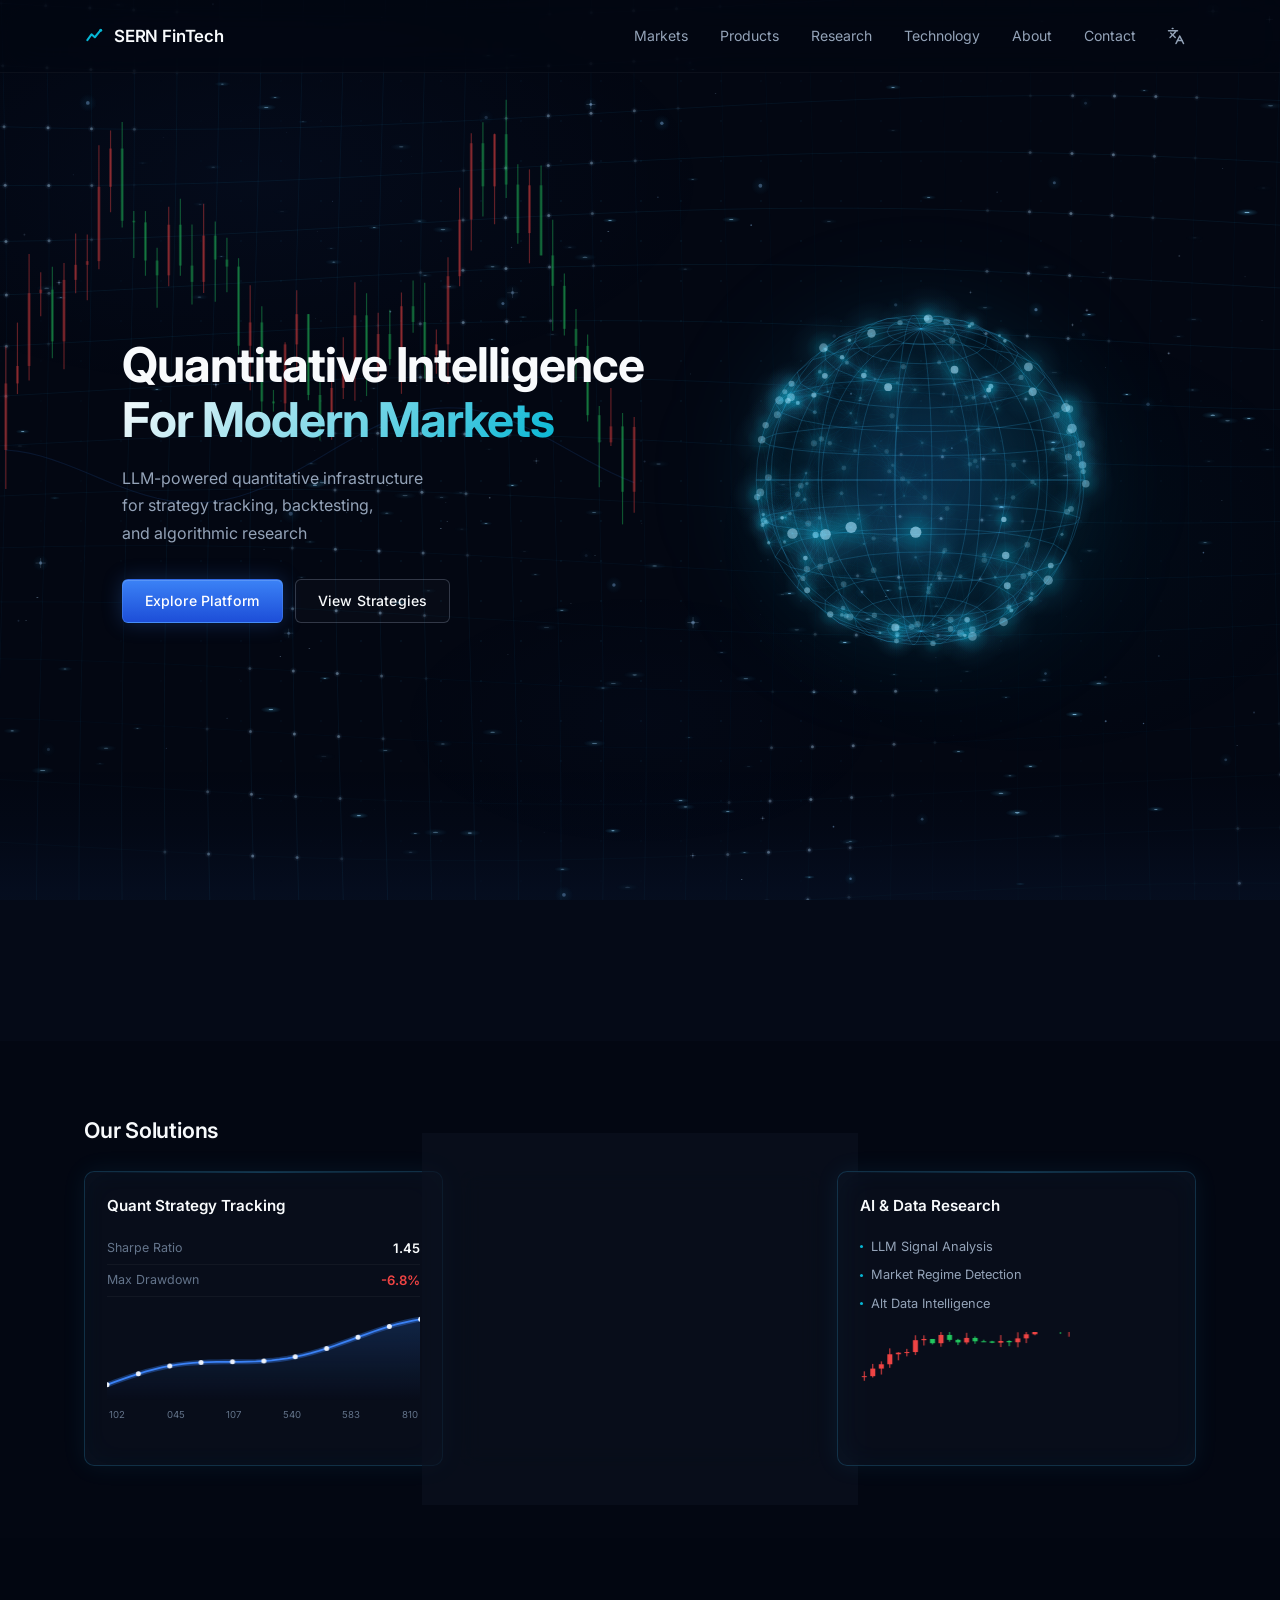
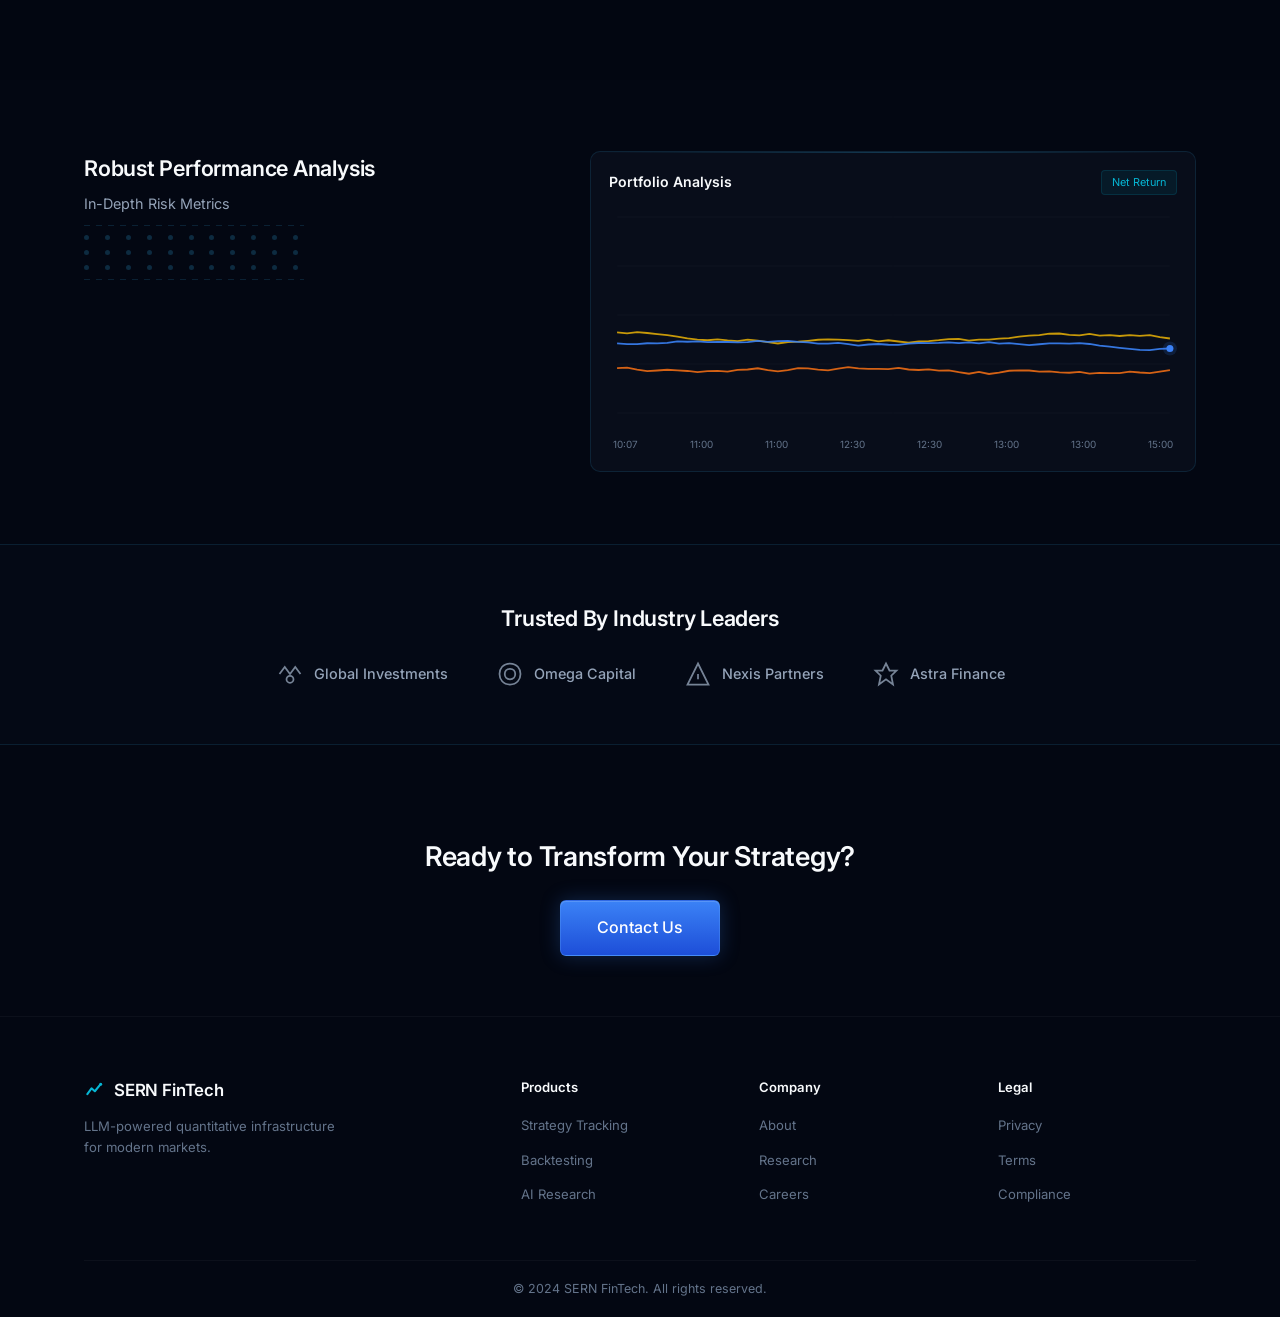
==== commit f05cb0fe: "feat: 市场页全面改版（treemap 热力图、策略榜单、收藏、数据单源化、股票池 150） - 热力图重写为固定正方形 squarified treemap：面积=市值（体量）、颜色深浅=涨跌幅" ====
--- a/index.html
+++ b/index.html
@@ -3,14 +3,14 @@
 <head>
   <meta charset="UTF-8">
   <meta name="viewport" content="width=device-width, initial-scale=1.0">
-  <title>SERN FinTech - Quantitative Intelligence</title>
+  <title data-i18n="home.title">SERN FinTech - Quantitative Intelligence</title>
   <link rel="preconnect" href="https://fonts.googleapis.com">
   <link rel="preconnect" href="https://fonts.gstatic.com" crossorigin>
   <link href="https://fonts.googleapis.com/css2?family=Inter:wght@300;400;500;600;700;800&display=swap" rel="stylesheet">
-  <link rel="stylesheet" href="css/style.css?v=20261005c">
-  <link rel="icon" type="image/svg+xml" href="favicon.svg?v=20261005c">
-  <link rel="icon" type="image/png" sizes="32x32" href="favicon-32.png?v=20261005c">
-  <link rel="apple-touch-icon" href="apple-touch-icon.png?v=20261005c">
+  <link rel="stylesheet" href="css/style.css?v=20261007n">
+  <link rel="icon" type="image/svg+xml" href="favicon.svg?v=20261007n">
+  <link rel="icon" type="image/png" sizes="32x32" href="favicon-32.png?v=20261007n">
+  <link rel="apple-touch-icon" href="apple-touch-icon.png?v=20261007n">
 </head>
 <body>
   <canvas id="particle-canvas" class="particle-canvas"></canvas>
@@ -30,12 +30,12 @@
         <span class="logo-text">SERN FinTech</span>
       </a>
       <ul class="nav-links" id="nav-links">
-        <li><a href="markets.html">Markets</a></li>
-        <li><a href="#products">Products</a></li>
-        <li><a href="#research">Research</a></li>
-        <li><a href="#technology">Technology</a></li>
-        <li><a href="#about">About</a></li>
-        <li><a href="mailto:hinsyeow@outlook.com">Contact</a></li>
+        <li><a href="markets.html" data-i18n="nav.markets">Markets</a></li>
+        <li><a href="#products" data-i18n="nav.products">Products</a></li>
+        <li><a href="#research" data-i18n="nav.research">Research</a></li>
+        <li><a href="#technology" data-i18n="nav.technology">Technology</a></li>
+        <li><a href="#about" data-i18n="nav.about">About</a></li>
+        <li><a href="mailto:hinsyeow@outlook.com" data-i18n="nav.contact">Contact</a></li>
       </ul>
       <button type="button" class="nav-toggle" id="nav-toggle" aria-expanded="false" aria-controls="nav-links" aria-label="Menu">
         <span class="nav-toggle-box" aria-hidden="true">
@@ -44,6 +44,16 @@
           <span class="nav-toggle-line"></span>
         </span>
       </button>
+      <button type="button" id="lang-toggle" class="lang-toggle" aria-label="Switch to 中文">
+        <svg width="18" height="18" viewBox="0 0 24 24" fill="none" stroke="currentColor" stroke-width="2" stroke-linecap="round" stroke-linejoin="round" aria-hidden="true">
+          <path d="m5 8 6 6"></path>
+          <path d="m4 14 6-6 2-3"></path>
+          <path d="M2 5h12"></path>
+          <path d="M7 2h1"></path>
+          <path d="m22 22-5-10-5 10"></path>
+          <path d="M14 18h6"></path>
+        </svg>
+      </button>
     </div>
   </nav>
 
@@ -52,17 +62,17 @@
     <div class="container hero-container">
       <div class="hero-content">
         <h1 class="hero-title">
-          Quantitative Intelligence<br>
-          <span class="text-gradient">For Modern Markets</span>
+          <span data-i18n="home.hero.title-1">Quantitative Intelligence</span><br>
+          <span class="text-gradient" data-i18n="home.hero.title-2">For Modern Markets</span>
         </h1>
         <p class="hero-subtitle">
-          LLM-powered quantitative infrastructure<br>
-          for strategy tracking, backtesting,<br>
-          and algorithmic research
+          <span data-i18n="home.hero.sub-1">LLM-powered quantitative infrastructure</span><br>
+          <span data-i18n="home.hero.sub-2">for strategy tracking, backtesting,</span><br>
+          <span data-i18n="home.hero.sub-3">and algorithmic research</span>
         </p>
         <div class="hero-buttons">
-          <a href="#" class="btn btn-primary">Explore Platform</a>
-          <a href="#" class="btn btn-outline">View Strategies</a>
+          <a href="#" class="btn btn-primary" data-i18n="home.hero.explore">Explore Platform</a>
+          <a href="#" class="btn btn-outline" data-i18n="home.hero.strategies">View Strategies</a>
         </div>
       </div>
       <div class="hero-visual">
@@ -76,36 +86,36 @@
     <div class="container stats-container">
       <div class="stat-item">
         <div class="stat-value">$12.8B<span class="stat-plus">+</span></div>
-        <div class="stat-label">Backtested Volume</div>
+        <div class="stat-label" data-i18n="home.stat.backtested">Backtested Volume</div>
       </div>
       <div class="stat-divider"></div>
       <div class="stat-item">
         <div class="stat-value">97.3<span class="stat-percent">%</span></div>
-        <div class="stat-label">Strategy Stability</div>
+        <div class="stat-label" data-i18n="home.stat.stability">Strategy Stability</div>
       </div>
       <div class="stat-divider"></div>
       <div class="stat-item">
         <div class="stat-value">4.2<span class="stat-unit">ms</span></div>
-        <div class="stat-label">Execution Latency</div>
+        <div class="stat-label" data-i18n="home.stat.latency">Execution Latency</div>
       </div>
     </div>
   </section>
 
   <section class="solutions" id="products">
     <div class="container">
-      <h2 class="section-title">Our Solutions</h2>
+      <h2 class="section-title" data-i18n="home.solutions.title">Our Solutions</h2>
       <div class="solutions-grid">
         <div class="solution-card">
           <div class="card-header">
-            <h3>Quant Strategy Tracking</h3>
+            <h3 data-i18n="home.solutions.tracking">Quant Strategy Tracking</h3>
           </div>
           <div class="card-metrics">
             <div class="metric-row">
-              <span class="metric-name">Sharpe Ratio</span>
+              <span class="metric-name" data-i18n="home.solutions.sharpe">Sharpe Ratio</span>
               <span class="metric-value">1.45</span>
             </div>
             <div class="metric-row">
-              <span class="metric-name">Max Drawdown</span>
+              <span class="metric-name" data-i18n="home.solutions.drawdown">Max Drawdown</span>
               <span class="metric-value negative">-6.8%</span>
             </div>
           </div>
@@ -117,12 +127,12 @@
 
         <div class="solution-card">
           <div class="card-header">
-            <h3>Advanced Backtesting</h3>
+            <h3 data-i18n="home.solutions.backtesting">Advanced Backtesting</h3>
           </div>
           <ul class="card-list">
-            <li><span class="bullet"></span>Tick-Level Simulation</li>
-            <li><span class="bullet"></span>Multi-Factor Engine</li>
-            <li><span class="bullet"></span>Risk Analysis</li>
+            <li><span class="bullet"></span><span data-i18n="home.solutions.tick">Tick-Level Simulation</span></li>
+            <li><span class="bullet"></span><span data-i18n="home.solutions.multifactor">Multi-Factor Engine</span></li>
+            <li><span class="bullet"></span><span data-i18n="home.solutions.risk">Risk Analysis</span></li>
           </ul>
           <canvas id="chart2" class="card-chart" width="320" height="110"></canvas>
           <div class="card-x-labels">
@@ -132,12 +142,12 @@
 
         <div class="solution-card">
           <div class="card-header">
-            <h3>AI & Data Research</h3>
+            <h3 data-i18n="home.solutions.research">AI & Data Research</h3>
           </div>
           <ul class="card-list">
-            <li><span class="bullet"></span>LLM Signal Analysis</li>
-            <li><span class="bullet"></span>Market Regime Detection</li>
-            <li><span class="bullet"></span>Alt Data Intelligence</li>
+            <li><span class="bullet"></span><span data-i18n="home.solutions.llm">LLM Signal Analysis</span></li>
+            <li><span class="bullet"></span><span data-i18n="home.solutions.regime">Market Regime Detection</span></li>
+            <li><span class="bullet"></span><span data-i18n="home.solutions.altdata">Alt Data Intelligence</span></li>
           </ul>
           <canvas id="chart3" class="card-chart candlestick-chart" width="320" height="110"></canvas>
         </div>
@@ -149,17 +159,17 @@
     <div class="container stats-container">
       <div class="stat-item">
         <div class="stat-value">10B<span class="stat-plus">+</span></div>
-        <div class="stat-label">Data Points Processed</div>
+        <div class="stat-label" data-i18n="home.stat.datapoints">Data Points Processed</div>
       </div>
       <div class="stat-divider"></div>
       <div class="stat-item">
         <div class="stat-value">120<span class="stat-plus">+</span></div>
-        <div class="stat-label">Strategies Deployed</div>
+        <div class="stat-label" data-i18n="home.stat.deployed">Strategies Deployed</div>
       </div>
       <div class="stat-divider"></div>
       <div class="stat-item">
-        <div class="stat-value">15 <span class="stat-small">Years</span></div>
-        <div class="stat-label">Historical Data</div>
+        <div class="stat-value">15 <span class="stat-small" data-i18n="home.stat.years-unit">Years</span></div>
+        <div class="stat-label" data-i18n="home.stat.historical">Historical Data</div>
       </div>
     </div>
   </section>
@@ -167,8 +177,8 @@
   <section class="analysis" id="research">
     <div class="container analysis-container">
       <div class="analysis-text">
-        <h2 class="section-title">Robust Performance Analysis</h2>
-        <p class="analysis-subtitle">In-Depth Risk Metrics</p>
+        <h2 class="section-title" data-i18n="home.analysis.title">Robust Performance Analysis</h2>
+        <p class="analysis-subtitle" data-i18n="home.analysis.subtitle">In-Depth Risk Metrics</p>
         <div class="analysis-dots">
           <span class="dot"></span><span class="dot"></span><span class="dot"></span><span class="dot"></span><span class="dot"></span><span class="dot"></span><span class="dot"></span><span class="dot"></span><span class="dot"></span><span class="dot"></span><span class="dot"></span>
           <span class="dot"></span><span class="dot"></span><span class="dot"></span><span class="dot"></span><span class="dot"></span><span class="dot"></span><span class="dot"></span><span class="dot"></span><span class="dot"></span><span class="dot"></span><span class="dot"></span>
@@ -177,8 +187,8 @@
       </div>
       <div class="analysis-chart-wrapper">
         <div class="analysis-chart-header">
-          <h4>Portfolio Analysis</h4>
-          <span class="badge">Net Return</span>
+          <h4 data-i18n="home.analysis.portfolio">Portfolio Analysis</h4>
+          <span class="badge" data-i18n="home.analysis.netreturn">Net Return</span>
         </div>
         <canvas id="portfolio-chart" width="500" height="220"></canvas>
         <div class="chart-x-labels">
@@ -191,7 +201,7 @@
 
   <section class="partners">
     <div class="container">
-      <h2 class="section-title center">Trusted By Industry Leaders</h2>
+      <h2 class="section-title center" data-i18n="home.partners.title">Trusted By Industry Leaders</h2>
       <div class="partners-grid">
         <div class="partner-item">
           <div class="partner-icon">
@@ -234,8 +244,8 @@
   <div class="cta-footer-wrap">
     <section class="cta" id="contact">
       <div class="container cta-container">
-        <h2 class="cta-title">Ready to Transform Your Strategy?</h2>
-        <a href="mailto:hinsyeow@outlook.com" class="btn btn-primary btn-large">Contact Us</a>
+        <h2 class="cta-title" data-i18n="home.cta.title">Ready to Transform Your Strategy?</h2>
+        <a href="mailto:hinsyeow@outlook.com" class="btn btn-primary btn-large" data-i18n="home.cta.contact">Contact Us</a>
       </div>
     </section>
 
@@ -253,42 +263,43 @@
                 </span>
                 <span class="logo-text">SERN FinTech</span>
               </a>
-              <p class="footer-desc">LLM-powered quantitative infrastructure for modern markets.</p>
+              <p class="footer-desc" data-i18n="home.footer.desc">LLM-powered quantitative infrastructure for modern markets.</p>
             </div>
             <div class="footer-links-col">
-              <h4>Products</h4>
+              <h4 data-i18n="nav.products">Products</h4>
               <ul>
-                <li><a href="#">Strategy Tracking</a></li>
-                <li><a href="#">Backtesting</a></li>
-                <li><a href="#">AI Research</a></li>
+                <li><a href="#" data-i18n="home.footer.tracking">Strategy Tracking</a></li>
+                <li><a href="#" data-i18n="home.footer.backtesting">Backtesting</a></li>
+                <li><a href="#" data-i18n="home.footer.airesearch">AI Research</a></li>
               </ul>
             </div>
             <div class="footer-links-col">
-              <h4>Company</h4>
+              <h4 data-i18n="home.footer.company">Company</h4>
               <ul>
-                <li><a href="#">About</a></li>
-                <li><a href="#">Research</a></li>
-                <li><a href="#">Careers</a></li>
+                <li><a href="#" data-i18n="nav.about">About</a></li>
+                <li><a href="#" data-i18n="nav.research">Research</a></li>
+                <li><a href="#" data-i18n="home.footer.careers">Careers</a></li>
               </ul>
             </div>
             <div class="footer-links-col">
-              <h4>Legal</h4>
+              <h4 data-i18n="home.footer.legal">Legal</h4>
               <ul>
-                <li><a href="#">Privacy</a></li>
-                <li><a href="#">Terms</a></li>
-                <li><a href="#">Compliance</a></li>
+                <li><a href="#" data-i18n="home.footer.privacy">Privacy</a></li>
+                <li><a href="#" data-i18n="home.footer.terms">Terms</a></li>
+                <li><a href="#" data-i18n="home.footer.compliance">Compliance</a></li>
               </ul>
             </div>
           </div>
           <div class="footer-bottom">
-            <p>&copy; 2024 SERN FinTech. All rights reserved.</p>
+            <p data-i18n="home.footer.rights">&copy; 2024 SERN FinTech. All rights reserved.</p>
           </div>
         </div>
       </div>
     </footer>
   </div>
 
-  <script src="js/nav.js?v=20261005c"></script>
-  <script src="js/script.js?v=20261005c"></script>
+  <script src="js/i18n.js?v=20261007n"></script>
+  <script src="js/nav.js?v=20261007n"></script>
+  <script src="js/script.js?v=20261007n"></script>
 </body>
 </html>
--- a/css/style.css
+++ b/css/style.css
@@ -178,6 +178,7 @@
   display: flex;
   list-style: none;
   gap: 32px;
+  margin-left: auto; /* keep links (and the lang chip) right-aligned */
 }
 
 .nav-links a {
@@ -202,21 +203,19 @@
   width: 40px;
   height: 40px;
   color: var(--text-secondary);
-  background: rgba(56, 189, 248, 0.06);
-  border: 1px solid var(--border-color);
-  border-radius: 10px;
+  background: none;
+  border: none;
   cursor: pointer;
-  transition: color 0.25s ease, background 0.25s ease, border-color 0.25s ease;
+  transition: color 0.25s ease;
 }
 .nav-toggle:hover,
 .nav-toggle[aria-expanded="true"] {
   color: var(--accent-cyan);
-  background: rgba(56, 189, 248, 0.12);
-  border-color: var(--border-glow);
 }
 .nav-toggle:focus-visible {
   outline: 2px solid var(--accent-cyan);
   outline-offset: 2px;
+  border-radius: 8px;
 }
 .nav-toggle-box {
   position: relative;
@@ -827,6 +826,11 @@
   }
   .nav-toggle {
     display: flex;
+    margin-left: auto; /* hamburger + lang icon hug the right edge together */
+  }
+  .lang-toggle {
+    margin-left: 10px;
+    margin-right: 0;
   }
   /* Floating card under the toggle, right-aligned to the container gutter */
   .nav-links.open {
@@ -912,24 +916,27 @@
    Markets Page
    ============================================================ */
 
-/* ---------- Language toggle ---------- */
+/* ---------- Language toggle (bare icon, no chip) ---------- */
 .lang-toggle {
+  display: flex;
+  align-items: center;
+  justify-content: center;
+  width: 40px;
+  height: 40px;
   margin-left: 20px;
-  padding: 6px 14px;
-  font-family: inherit;
-  font-size: 0.8rem;
-  font-weight: 600;
   color: var(--text-secondary);
-  background: rgba(56, 189, 248, 0.08);
-  border: 1px solid var(--border-color);
-  border-radius: 6px;
+  background: none;
+  border: none;
   cursor: pointer;
-  transition: all 0.2s ease;
+  transition: color 0.25s ease;
 }
 .lang-toggle:hover {
-  color: var(--text-primary);
-  border-color: var(--border-glow);
-  background: rgba(56, 189, 248, 0.14);
+  color: var(--accent-cyan);
+}
+.lang-toggle:focus-visible {
+  outline: 2px solid var(--accent-cyan);
+  outline-offset: 2px;
+  border-radius: 8px;
 }
 .nav-links a.active {
   color: var(--text-primary);
@@ -947,32 +954,35 @@
 .markets-main {
   position: relative;
   z-index: 1;
-  padding: 120px 0 80px;
+  padding: 128px 0 96px;
 }
 .markets-header {
   text-align: center;
-  margin-bottom: 32px;
+  margin-bottom: 28px;
 }
 .markets-title {
-  font-size: 2.4rem;
+  font-size: 2.25rem;
   font-weight: 800;
   letter-spacing: -0.02em;
+  line-height: 1.2;
   background: linear-gradient(135deg, #f8fafc 30%, var(--accent-cyan));
   -webkit-background-clip: text;
   background-clip: text;
   -webkit-text-fill-color: transparent;
 }
 .markets-subtitle {
-  margin-top: 10px;
+  margin: 12px auto 0;
+  max-width: 640px;
   color: var(--text-secondary);
-  font-size: 0.98rem;
+  font-size: 0.96rem;
+  line-height: 1.65;
 }
 
 /* ---------- Stock search ---------- */
 .search-section {
   position: relative;
   max-width: 620px;
-  margin: 0 auto 28px;
+  margin: 0 auto 32px;
   z-index: 20; /* the suggestion panel floats above the ticker and cards */
 }
 .search-box {
@@ -983,11 +993,12 @@
   background: var(--bg-card);
   border: 1px solid var(--border-color);
   border-radius: 12px;
+  box-shadow: 0 8px 24px rgba(0, 0, 0, 0.18);
   transition: border-color 0.2s ease, box-shadow 0.2s ease;
 }
 .search-box:focus-within {
   border-color: var(--border-glow);
-  box-shadow: 0 0 0 3px rgba(56, 189, 248, 0.12);
+  box-shadow: 0 0 0 3px rgba(56, 189, 248, 0.12), 0 8px 24px rgba(0, 0, 0, 0.18);
 }
 .search-icon {
   flex: 0 0 auto;
@@ -1120,53 +1131,149 @@
 }
 
 /* ---------- Ticker strip ---------- */
-.ticker-strip {
-  display: flex;
-  gap: 12px;
-  overflow-x: auto;
-  padding: 4px 2px 14px;
-  scrollbar-width: none;
-}
-.ticker-strip::-webkit-scrollbar { display: none; }
-.ticker-item {
-  display: flex;
-  align-items: center;
+.ticker-row {
+  display: flex;
+  align-items: flex-start;
   gap: 10px;
-  flex: 0 0 auto;
-  padding: 10px 18px;
+  margin-bottom: 40px;
+}
+.ticker-row .ticker-strip { flex: 1; min-width: 0; }
+.refresh-icon {
+  flex: none;
+  display: inline-flex;
+  align-items: center;
+  justify-content: center;
+  width: 42px;
+  height: 42px;
+  margin-top: 2px;
   background: var(--bg-card);
   border: 1px solid var(--border-color);
-  border-radius: 8px;
-  font-size: 0.85rem;
-}
-.ticker-name { color: var(--text-secondary); font-weight: 500; }
-.ticker-value { font-weight: 700; }
+  border-radius: 10px;
+  color: var(--text-secondary);
+  cursor: pointer;
+  transition: border-color 0.2s ease, color 0.2s ease, background 0.2s ease;
+}
+.refresh-icon:hover {
+  border-color: var(--border-glow);
+  background: rgba(15, 23, 42, 0.85);
+  color: var(--text-primary);
+}
+.refresh-icon.is-loading svg { animation: refresh-spin 0.9s linear infinite; }
+@keyframes refresh-spin { to { transform: rotate(360deg); } }
+/* click feedback: one quick full turn (ease-out) before the loading spin
+   takes over; placed after the .is-loading rule so it wins while present */
+.refresh-icon.kick svg { animation: refresh-kick 0.55s cubic-bezier(0.22, 0.61, 0.36, 1); }
+@keyframes refresh-kick { from { transform: rotate(0deg); } to { transform: rotate(360deg); } }
+/* while loading: a soft breathing ring around the button */
+.refresh-icon.is-loading {
+  animation: refresh-pulse 1.6s ease-out infinite;
+  border-color: var(--border-glow);
+}
+@keyframes refresh-pulse {
+  0% { box-shadow: 0 0 0 0 rgba(56, 189, 248, 0.35); }
+  70% { box-shadow: 0 0 0 9px rgba(56, 189, 248, 0); }
+  100% { box-shadow: 0 0 0 0 rgba(56, 189, 248, 0); }
+}
+/* manual refresh: the data sections dim while reloading, then fade back */
+.heatmap-section,
+.board-section,
+.distribution-section,
+.insufficient-section { transition: opacity 0.35s ease; }
+.markets-main.refreshing .heatmap-section,
+.markets-main.refreshing .board-section,
+.markets-main.refreshing .distribution-section,
+.markets-main.refreshing .insufficient-section { opacity: 0.45; }
+@media (prefers-reduced-motion: reduce) {
+  .refresh-icon.is-loading,
+  .refresh-icon.is-loading svg,
+  .refresh-icon.kick svg { animation: none; }
+  .heatmap-section,
+  .board-section,
+  .distribution-section,
+  .insufficient-section { transition: none; }
+}
+.ticker-strip {
+  overflow: hidden;
+  padding: 2px 0;
+  scrollbar-width: none;
+}
+.ticker-strip::-webkit-scrollbar { display: none; }
+/* seamless marquee: the track holds N identical card sets and slides left by
+   exactly one set width (JS-set --ticker-distance), then wraps invisibly */
+.ticker-track {
+  display: flex;
+  gap: 10px;
+  width: max-content;
+  animation: ticker-scroll var(--ticker-duration, 30s) linear infinite;
+}
+.ticker-strip:hover .ticker-track { animation-play-state: paused; }
+@keyframes ticker-scroll {
+  from { transform: translateX(0); }
+  to { transform: translateX(calc(-1 * var(--ticker-distance, 50%))); }
+}
+@media (prefers-reduced-motion: reduce) {
+  .ticker-strip { overflow-x: auto; }
+  .ticker-track { animation: none; }
+}
+.ticker-item {
+  display: flex;
+  align-items: center;
+  gap: 12px;
+  flex: 0 0 auto;
+  padding: 8px 12px;
+  background: var(--bg-card);
+  border: 1px solid var(--border-color);
+  border-radius: 10px;
+  font-size: 0.84rem;
+  transition: border-color 0.2s ease, background 0.2s ease;
+}
+.ticker-item:hover {
+  border-color: var(--border-glow);
+  background: rgba(15, 23, 42, 0.85);
+}
+.ticker-info {
+  display: flex;
+  flex-direction: column;
+  gap: 1px;
+  min-width: 86px;
+}
+.ticker-name { font-size: 0.72rem; color: var(--text-secondary); font-weight: 500; }
+.ticker-price {
+  font-size: 0.92rem;
+  font-weight: 700;
+  font-variant-numeric: tabular-nums;
+}
+.ticker-value { font-size: 0.74rem; font-weight: 600; font-variant-numeric: tabular-nums; }
+.ticker-kline {
+  display: block;
+  flex: none;
+  width: 84px;
+  height: 42px;
+}
 /* 红涨绿跌 (spec §5.1) */
 .ticker-value.up { color: var(--accent-red); }
 .ticker-value.down { color: var(--accent-green); }
 .ticker-na { color: var(--text-muted); }
 
 /* ---------- Control panel ---------- */
-.markets-panel {
-  background: var(--bg-card);
-  border: 1px solid var(--border-color);
-  border-radius: 12px;
-  padding: 18px 22px;
-  margin-bottom: 36px;
-}
-.panel-row {
-  display: flex;
-  align-items: center;
-  justify-content: space-between;
-  gap: 16px;
-  flex-wrap: wrap;
+.rank-board::before,
+.donut-card::before,
+.heatmap::before {
+  content: '';
+  position: absolute;
+  top: 0;
+  left: 0;
+  right: 0;
+  height: 1px;
+  background: linear-gradient(90deg, transparent, var(--border-glow), transparent);
+  pointer-events: none;
 }
 .model-seg {
   display: inline-flex;
   background: rgba(3, 7, 18, 0.7);
   border: 1px solid var(--border-color);
   border-radius: 8px;
-  padding: 4px;
+  padding: 3px;
 }
 .model-seg button {
   padding: 8px 18px;
@@ -1178,49 +1285,13 @@
   border: none;
   border-radius: 6px;
   cursor: pointer;
-  transition: all 0.2s ease;
+  transition: color 0.2s ease, background 0.2s ease, box-shadow 0.2s ease;
 }
 .model-seg button:hover { color: var(--text-primary); }
 .model-seg button.active {
   color: #fff;
   background: linear-gradient(135deg, var(--gradient-start), var(--gradient-end));
-  box-shadow: 0 4px 14px rgba(59, 130, 246, 0.3);
-}
-.watch-toggle {
-  display: inline-flex;
-  align-items: center;
-  gap: 8px;
-  font-size: 0.85rem;
-  color: var(--text-secondary);
-  cursor: pointer;
-  user-select: none;
-}
-.watch-toggle input { accent-color: var(--accent-cyan); cursor: pointer; }
-
-.progress-row {
-  display: flex;
-  align-items: center;
-  gap: 14px;
-  margin-top: 16px;
-}
-.progress-track {
-  flex: 1;
-  height: 6px;
-  background: rgba(255, 255, 255, 0.06);
-  border-radius: 3px;
-  overflow: hidden;
-}
-.progress-bar {
-  height: 100%;
-  width: 0;
-  background: linear-gradient(90deg, var(--gradient-start), var(--gradient-end));
-  border-radius: 3px;
-  transition: width 0.3s ease;
-}
-.progress-label {
-  font-size: 0.8rem;
-  color: var(--text-secondary);
-  white-space: nowrap;
+  box-shadow: 0 2px 10px rgba(59, 130, 246, 0.28);
 }
 .panel-btn {
   padding: 6px 14px;
@@ -1241,57 +1312,99 @@
 }
 
 /* ---------- Board sections ---------- */
-.board-section { margin-bottom: 48px; }
-.board-header { margin-bottom: 18px; }
+.board-section { margin-bottom: 56px; }
+.board-header {
+  display: flex;
+  align-items: flex-end;
+  justify-content: space-between;
+  gap: 16px;
+  flex-wrap: wrap;
+  margin-bottom: 18px;
+}
 .board-title {
-  font-size: 1.45rem;
+  position: relative;
+  padding-left: 13px;
+  font-size: 1.35rem;
   font-weight: 700;
   letter-spacing: -0.01em;
+  line-height: 1.3;
+}
+.board-title::before {
+  content: '';
+  position: absolute;
+  left: 0;
+  top: 0.2em;
+  bottom: 0.2em;
+  width: 3px;
+  border-radius: 2px;
+  background: linear-gradient(180deg, var(--gradient-start), var(--gradient-end));
 }
 .board-subtitle {
-  margin-top: 4px;
+  margin-top: 6px;
+  padding-left: 13px;
   font-size: 0.85rem;
   color: var(--text-muted);
+  line-height: 1.5;
 }
 
 /* ---------- Rank rows (custom table) ---------- */
 .rank-board {
+  position: relative;
   background: var(--bg-card);
   border: 1px solid var(--border-color);
   border-radius: 12px;
   overflow: hidden;
+  box-shadow: 0 10px 30px rgba(0, 0, 0, 0.18);
 }
 .rank-row {
   display: grid;
-  grid-template-columns: 48px minmax(180px, 2fr) minmax(150px, 1.4fr) minmax(170px, 1.6fr) 92px 92px 56px;
+  grid-template-columns: 48px minmax(180px, 2fr) minmax(150px, 1.4fr) minmax(170px, 1.6fr) 92px;
   align-items: center;
   gap: 12px;
-  padding: 13px 20px;
+  padding: 14px 20px;
   border-top: 1px solid rgba(255, 255, 255, 0.04);
   cursor: pointer;
   transition: background 0.15s ease;
 }
 .rank-row:first-child { border-top: none; }
-.rank-row:not(.rank-head):hover { background: rgba(56, 189, 248, 0.06); }
+.rank-row:not(.rank-head):hover { background: rgba(56, 189, 248, 0.07); }
 .rank-head {
   background: rgba(3, 7, 18, 0.55);
-  font-size: 0.74rem;
+  font-size: 0.72rem;
   font-weight: 600;
   text-transform: uppercase;
-  letter-spacing: 0.05em;
+  letter-spacing: 0.06em;
   color: var(--text-muted);
   cursor: default;
 }
 .rank-num {
-  font-size: 0.95rem;
+  font-size: 0.92rem;
   font-weight: 700;
   color: var(--text-secondary);
+  font-variant-numeric: tabular-nums;
 }
 .rank-row:nth-child(2) .rank-num,
 .rank-row:nth-child(3) .rank-num,
 .rank-row:nth-child(4) .rank-num { color: var(--accent-cyan); }
-.rank-company-name { font-size: 0.92rem; font-weight: 600; }
+.rank-company-name {
+  font-size: 0.92rem;
+  font-weight: 600;
+  white-space: nowrap;
+  overflow: hidden;
+  text-overflow: ellipsis;
+}
 .rank-company-symbol { font-size: 0.76rem; color: var(--text-muted); }
+/* ★ marker on starred stocks + the pinned/top-20 divider inside the board */
+.rank-fav { color: var(--accent-yellow); margin-right: 5px; font-size: 0.78rem; }
+.rank-divider {
+  padding: 12px 20px 6px;
+  font-size: 0.72rem;
+  font-weight: 700;
+  letter-spacing: 0.06em;
+  text-transform: uppercase;
+  color: var(--text-muted);
+  border-top: 1px solid rgba(255, 255, 255, 0.05);
+}
 .rank-tags { display: flex; flex-wrap: wrap; gap: 6px; }
 .market-tag, .sector-tag {
   padding: 2px 9px;
@@ -1322,23 +1435,17 @@
   font-size: 0.82rem;
   color: var(--text-secondary);
   text-align: left;
+  font-variant-numeric: tabular-nums;
 }
 .rank-metrics-head { font-size: 0.72rem; color: var(--text-muted); font-weight: 600; }
-.rank-score { text-align: center; font-size: 0.92rem; font-weight: 700; color: var(--accent-cyan); }
+.rank-score {
+  text-align: center;
+  font-size: 0.92rem;
+  font-weight: 700;
+  color: #67e8f9;
+  font-variant-numeric: tabular-nums;
+}
 .rank-head .rank-score { font-size: 0.72rem; color: var(--text-muted); }
-.rank-actions { display: flex; justify-content: flex-end; }
-.star-btn {
-  display: inline-flex;
-  color: var(--text-muted);
-  background: transparent;
-  border: none;
-  cursor: pointer;
-  padding: 4px;
-  border-radius: 4px;
-  transition: color 0.15s ease, transform 0.15s ease;
-}
-.star-btn:hover { color: var(--accent-yellow); transform: scale(1.15); }
-.star-btn.starred { color: var(--accent-yellow); }
 .board-placeholder {
   padding: 40px 20px;
   text-align: center;
@@ -1346,62 +1453,7 @@
   font-size: 0.88rem;
 }
 
-/* ---------- Top 10 value cards ---------- */
-.value-grid {
-  display: grid;
-  grid-template-columns: repeat(2, 1fr);
-  gap: 14px;
-}
-.value-card {
-  background: var(--bg-card);
-  border: 1px solid var(--border-color);
-  border-radius: 12px;
-  padding: 18px 20px;
-  cursor: pointer;
-  transition: all 0.2s ease;
-}
-.value-card:hover {
-  border-color: var(--border-glow);
-  transform: translateY(-2px);
-  box-shadow: 0 10px 30px rgba(0, 0, 0, 0.35);
-}
-.value-card-top {
-  display: flex;
-  align-items: center;
-  gap: 14px;
-  margin-bottom: 14px;
-}
-.value-rank {
-  font-size: 0.85rem;
-  font-weight: 800;
-  color: var(--accent-cyan);
-  background: rgba(56, 189, 248, 0.1);
-  border: 1px solid rgba(56, 189, 248, 0.2);
-  border-radius: 6px;
-  padding: 4px 9px;
-}
-.value-card-name-wrap { flex: 1; min-width: 0; }
-.value-card-name {
-  display: block;
-  font-size: 0.95rem;
-  font-weight: 700;
-  white-space: nowrap;
-  overflow: hidden;
-  text-overflow: ellipsis;
-}
-.value-card-sub { font-size: 0.76rem; color: var(--text-muted); }
-.value-score {
-  font-size: 1.5rem;
-  font-weight: 800;
-  color: var(--accent-cyan);
-}
-.mini-bars {
-  display: grid;
-  grid-template-columns: repeat(3, 1fr);
-  gap: 12px;
-}
-.mini-bar-col { display: flex; flex-direction: column; gap: 5px; }
-.mini-bar-label { font-size: 0.68rem; color: var(--text-muted); font-weight: 600; }
+/* ---------- Score bars (drawer breakdown) ---------- */
 .mini-bar-track {
   height: 5px;
   background: rgba(255, 255, 255, 0.06);
@@ -1419,7 +1471,8 @@
 .mini-bar-growth { background: linear-gradient(90deg, #f97316, #eab308); }
 
 /* ---------- Distribution donuts ---------- */
-.distribution-section { margin-bottom: 48px; }
+.distribution-section { margin-bottom: 56px; }
+.distribution-section .board-title { margin-bottom: 4px; }
 .distribution-grid {
   display: grid;
   grid-template-columns: repeat(2, 1fr);
@@ -1427,22 +1480,29 @@
   margin-top: 18px;
 }
 .donut-card {
+  position: relative;
   background: var(--bg-card);
   border: 1px solid var(--border-color);
   border-radius: 12px;
-  padding: 22px;
+  padding: 22px 22px 20px;
+  overflow: hidden;
 }
 .donut-card-title {
-  font-size: 0.95rem;
+  font-size: 0.92rem;
   font-weight: 700;
-  margin-bottom: 12px;
+  margin-bottom: 14px;
+  color: var(--text-primary);
 }
 .donut-wrap {
   display: flex;
   justify-content: center;
 }
 .donut-canvas { width: 180px; height: 180px; }
-.legend-box { margin-top: 14px; }
+.legend-box {
+  margin-top: 16px;
+  padding-top: 12px;
+  border-top: 1px solid rgba(255, 255, 255, 0.05);
+}
 .legend-row {
   display: flex;
   align-items: center;
@@ -1457,7 +1517,11 @@
   flex: 0 0 auto;
 }
 .legend-label { flex: 1; color: var(--text-secondary); }
-.legend-count { font-weight: 700; color: var(--text-primary); }
+.legend-count {
+  font-weight: 700;
+  color: var(--text-primary);
+  font-variant-numeric: tabular-nums;
+}
 
 /* ---------- Insufficient list ---------- */
 .insufficient-section {
@@ -1465,8 +1529,9 @@
   border: 1px solid rgba(239, 68, 68, 0.15);
   border-radius: 12px;
   padding: 22px 24px;
-  margin-bottom: 48px;
-}
+  margin-bottom: 56px;
+}
+.insufficient-section .board-title { margin-bottom: 4px; }
 .insufficient-list {
   display: flex;
   flex-wrap: wrap;
@@ -1494,47 +1559,12 @@
   border: 1px solid rgba(56, 189, 248, 0.3);
   border-radius: 5px;
   cursor: pointer;
-}
-.insufficient-retry:hover { background: rgba(56, 189, 248, 0.1); }
-
-/* ---------- Methodology ---------- */
-.method-section {
-  background: var(--bg-card);
-  border: 1px solid var(--border-color);
-  border-radius: 12px;
-  overflow: hidden;
-}
-.method-head {
-  display: flex;
-  align-items: center;
-  justify-content: space-between;
-  width: 100%;
-  padding: 18px 22px;
-  font-family: inherit;
-  font-size: 0.98rem;
-  font-weight: 700;
-  color: var(--text-primary);
-  background: transparent;
-  border: none;
-  cursor: pointer;
-}
-.method-chevron {
-  color: var(--text-muted);
-  transition: transform 0.25s ease;
-}
-.method-head:not(.collapsed) .method-chevron { transform: rotate(180deg); }
-.method-body {
-  max-height: 0;
-  overflow: hidden;
-  transition: max-height 0.3s ease;
-}
-.method-body.open { max-height: 1200px; }
-.method-body p {
-  padding: 0 22px 14px;
-  font-size: 0.86rem;
-  color: var(--text-secondary);
-}
-.method-body p:last-child { padding-bottom: 20px; }
+  transition: background 0.15s ease, border-color 0.15s ease;
+}
+.insufficient-retry:hover {
+  background: rgba(56, 189, 248, 0.1);
+  border-color: var(--border-glow);
+}
 
 /* ---------- Drawer ---------- */
 .drawer-overlay {
@@ -1583,6 +1613,20 @@
   padding: 4px 8px;
 }
 .drawer-close:hover { color: var(--text-primary); }
+/* favorite toggle: starred stocks are forced into the heatmap + ranking */
+.drawer-fav {
+  margin-left: auto;
+  display: inline-flex;
+  align-items: center;
+  color: var(--text-muted);
+  background: transparent;
+  border: none;
+  cursor: pointer;
+  padding: 2px 8px 2px 2px;
+  transition: color 0.15s ease, transform 0.15s ease;
+}
+.drawer-fav:hover { color: var(--accent-yellow); transform: scale(1.12); }
+.drawer-fav.starred { color: var(--accent-yellow); }
 .drawer-content {
   flex: 1;
   overflow-y: auto;
@@ -1601,6 +1645,27 @@
   color: var(--text-secondary);
   font-weight: 600;
   margin-bottom: 5px;
+}
+/* "?" affordance: the bar's tooltip explains how the score is derived */
+.score-break-label {
+  display: inline-flex;
+  align-items: center;
+  gap: 4px;
+  min-width: 0;
+}
+.score-break-help {
+  display: inline-flex;
+  align-items: center;
+  justify-content: center;
+  width: 12px;
+  height: 12px;
+  border: 1px solid currentColor;
+  border-radius: 50%;
+  font-size: 9px;
+  line-height: 1;
+  opacity: 0.55;
+  cursor: help;
+  flex: none;
 }
 .drawer-section-title {
   font-size: 0.85rem;
@@ -1633,54 +1698,123 @@
 .drawer-yahoo { margin-top: 24px; width: 100%; }
 
 /* ---------- Heatmap ---------- */
-.heatmap-section { margin-bottom: 48px; }
+.heatmap-section { margin-bottom: 24px; }
+/* model switcher sits between the heatmap and the score boards it drives;
+   the scoring-principle note below it follows the selected strategy */
+.model-bar {
+  display: flex;
+  flex-direction: column;
+  align-items: center;
+  gap: 10px;
+  margin-bottom: 56px;
+}
+.model-note {
+  max-width: 620px;
+  margin: 0;
+  font-size: 0.72rem;
+  line-height: 1.55;
+  color: var(--text-muted);
+  opacity: 0.85;
+  text-align: center;
+}
 .heatmap-header {
   display: flex;
   align-items: flex-end;
   justify-content: space-between;
   gap: 16px;
   flex-wrap: wrap;
-}
-.heat-seg button { padding: 6px 14px; font-size: 0.78rem; }
+  margin-bottom: 18px;
+}
+/* One unified wall: a single square panel holds a squarified treemap.
+   Tile area is proportional to USD-normalized market cap; industry groups
+   are labeled sub-rectangles. The outer shape is fixed — only internal
+   rectangles re-compute on data arrival / resize (all sizing is JS, px). */
 .heatmap {
-  display: grid;
-  grid-template-columns: repeat(2, 1fr);
-  gap: 14px;
-  margin-top: 18px;
-}
-.heat-group {
+  position: relative;
   background: var(--bg-card);
   border: 1px solid var(--border-color);
   border-radius: 12px;
   padding: 16px 18px;
-}
-.heat-group-title {
-  font-size: 0.85rem;
+  overflow: hidden;
+  margin-top: 0;
+}
+.heat-tree {
+  position: relative;
+  width: 100%;
+  aspect-ratio: 1 / 1;
+  display: flex;
+  align-items: center;
+  justify-content: center;
+}
+.heat-sector {
+  position: absolute;
+  box-sizing: border-box;
+}
+.heat-sector-label {
+  height: 16px;
+  line-height: 16px;
+  padding-left: 2px;
+  font-size: 0.62rem;
   font-weight: 700;
-  color: var(--text-secondary);
-  margin-bottom: 10px;
-}
-.heat-grid {
-  display: flex;
-  flex-wrap: wrap;
-  gap: 6px;
+  letter-spacing: 0.06em;
+  text-transform: uppercase;
+  color: var(--text-muted);
+  white-space: nowrap;
+  overflow: hidden;
+  text-overflow: ellipsis;
+  pointer-events: none;
 }
 .heat-tile {
-  min-width: 74px;
-  padding: 6px 8px;
-  border-radius: 6px;
-  text-align: center;
+  position: absolute;
+  box-sizing: border-box;
+  padding: 1px 2px;
+  border-radius: 3px;
+  display: flex;
+  flex-direction: column;
+  align-items: center;
+  justify-content: center;
+  overflow: hidden;
   cursor: pointer;
   border: 1px solid transparent;
-  transition: transform 0.15s ease, border-color 0.15s ease;
+  transition: transform 0.15s ease, border-color 0.15s ease, box-shadow 0.15s ease;
   color: #f8fafc;
 }
 .heat-tile:hover {
+  z-index: 1;
   border-color: var(--border-glow);
-  transform: translateY(-1px);
+  box-shadow: 0 4px 12px rgba(0, 0, 0, 0.25);
+}
+.heat-tile-sm .heat-value { display: none; }
+/* small tiles keep their symbol at a reduced font instead of hiding text */
+.heat-tile-sm { padding: 0 1px; }
+.heat-tile-sm .heat-symbol { font-size: 0.6rem; letter-spacing: 0; }
+/* ★ corner badge on favorited tiles */
+.heat-tile-fav::after {
+  content: '★';
+  position: absolute;
+  top: 0;
+  right: 2px;
+  font-size: 8px;
+  line-height: 1.4;
+  color: #fbbf24;
+  pointer-events: none;
+}
+.heat-tile-xs .heat-symbol,
+.heat-tile-xs .heat-value { display: none; }
+.heat-symbol,
+.heat-value {
+  max-width: 100%;
+  white-space: nowrap;
+  overflow: hidden;
+  text-overflow: ellipsis;
 }
 .heat-symbol { font-size: 0.72rem; font-weight: 700; letter-spacing: 0.01em; }
-.heat-value { font-size: 0.72rem; opacity: 0.92; margin-top: 1px; }
+.heat-value {
+  font-size: 0.72rem;
+  opacity: 0.92;
+  margin-top: 2px;
+  font-variant-numeric: tabular-nums;
+}
 
 /* change mode bands: red up / green down (CN convention) */
 .heat-up-3 { background: rgba(239, 68, 68, 0.95); }
@@ -1691,19 +1825,12 @@
 .heat-down-2 { background: rgba(34, 197, 94, 0.6); }
 .heat-down-3 { background: rgba(34, 197, 94, 0.95); }
 
-/* score mode bands: green = cheap */
-.heat-s-4 { background: rgba(34, 197, 94, 0.95); }
-.heat-s-3 { background: rgba(34, 197, 94, 0.6); }
-.heat-s-2 { background: rgba(34, 197, 94, 0.3); }
-.heat-s-1 { background: rgba(234, 179, 8, 0.4); }
-.heat-s-0 { background: rgba(239, 68, 68, 0.55); }
-
 .heat-na { background: rgba(255, 255, 255, 0.04); color: var(--text-muted); }
 
 /* ---------- Markets responsive ---------- */
 @media (max-width: 900px) {
   .rank-row {
-    grid-template-columns: 40px minmax(140px, 1fr) auto 52px;
+    grid-template-columns: 40px minmax(140px, 1fr) auto;
     gap: 10px;
     padding: 12px 16px;
   }
@@ -1711,27 +1838,31 @@
   .rank-head { display: none; }
   .rank-row { position: relative; padding-top: 14px; }
   .rank-row .rank-metrics { display: none; }
-  .rank-row .rank-score-composite { display: none; }
-  .value-grid { grid-template-columns: 1fr; }
   .distribution-grid { grid-template-columns: 1fr; }
-  .heatmap { grid-template-columns: 1fr; }
+  .markets-main { padding: 112px 0 72px; }
+  .board-section,
+  .distribution-section,
+  .insufficient-section { margin-bottom: 44px; }
+  .heatmap-section { margin-bottom: 20px; }
+  .model-bar { margin-bottom: 44px; }
 }
 
 @media (max-width: 640px) {
-  .heat-tile { min-width: 62px; padding: 5px 6px; }
-  .heat-grid { gap: 5px; }
+  .heatmap { padding: 10px 12px; }
+  .heat-symbol,
+  .heat-value { font-size: 0.66rem; }
+  .heat-tile-sm .heat-symbol { font-size: 0.56rem; }
+  .ticker-kline { width: 72px; height: 38px; }
 }
 
 @media (max-width: 640px) {
   .markets-main { padding: 104px 0 60px; }
   .markets-title { font-size: 1.7rem; }
   .markets-subtitle { font-size: 0.86rem; }
-  .markets-panel { padding: 14px 16px; }
   .model-seg { width: 100%; }
   .model-seg button { flex: 1; padding: 8px 6px; font-size: 0.76rem; }
-  .progress-row { flex-wrap: wrap; }
-  .progress-label { order: 3; width: 100%; }
+  .board-title { font-size: 1.15rem; }
   .drawer { width: 100%; max-width: 100%; }
   .drawer-scores { grid-template-columns: 1fr; gap: 10px; }
-  .lang-toggle { margin-left: 10px; padding: 6px 10px; }
-}
+  .lang-toggle { margin-left: 10px; }
+}
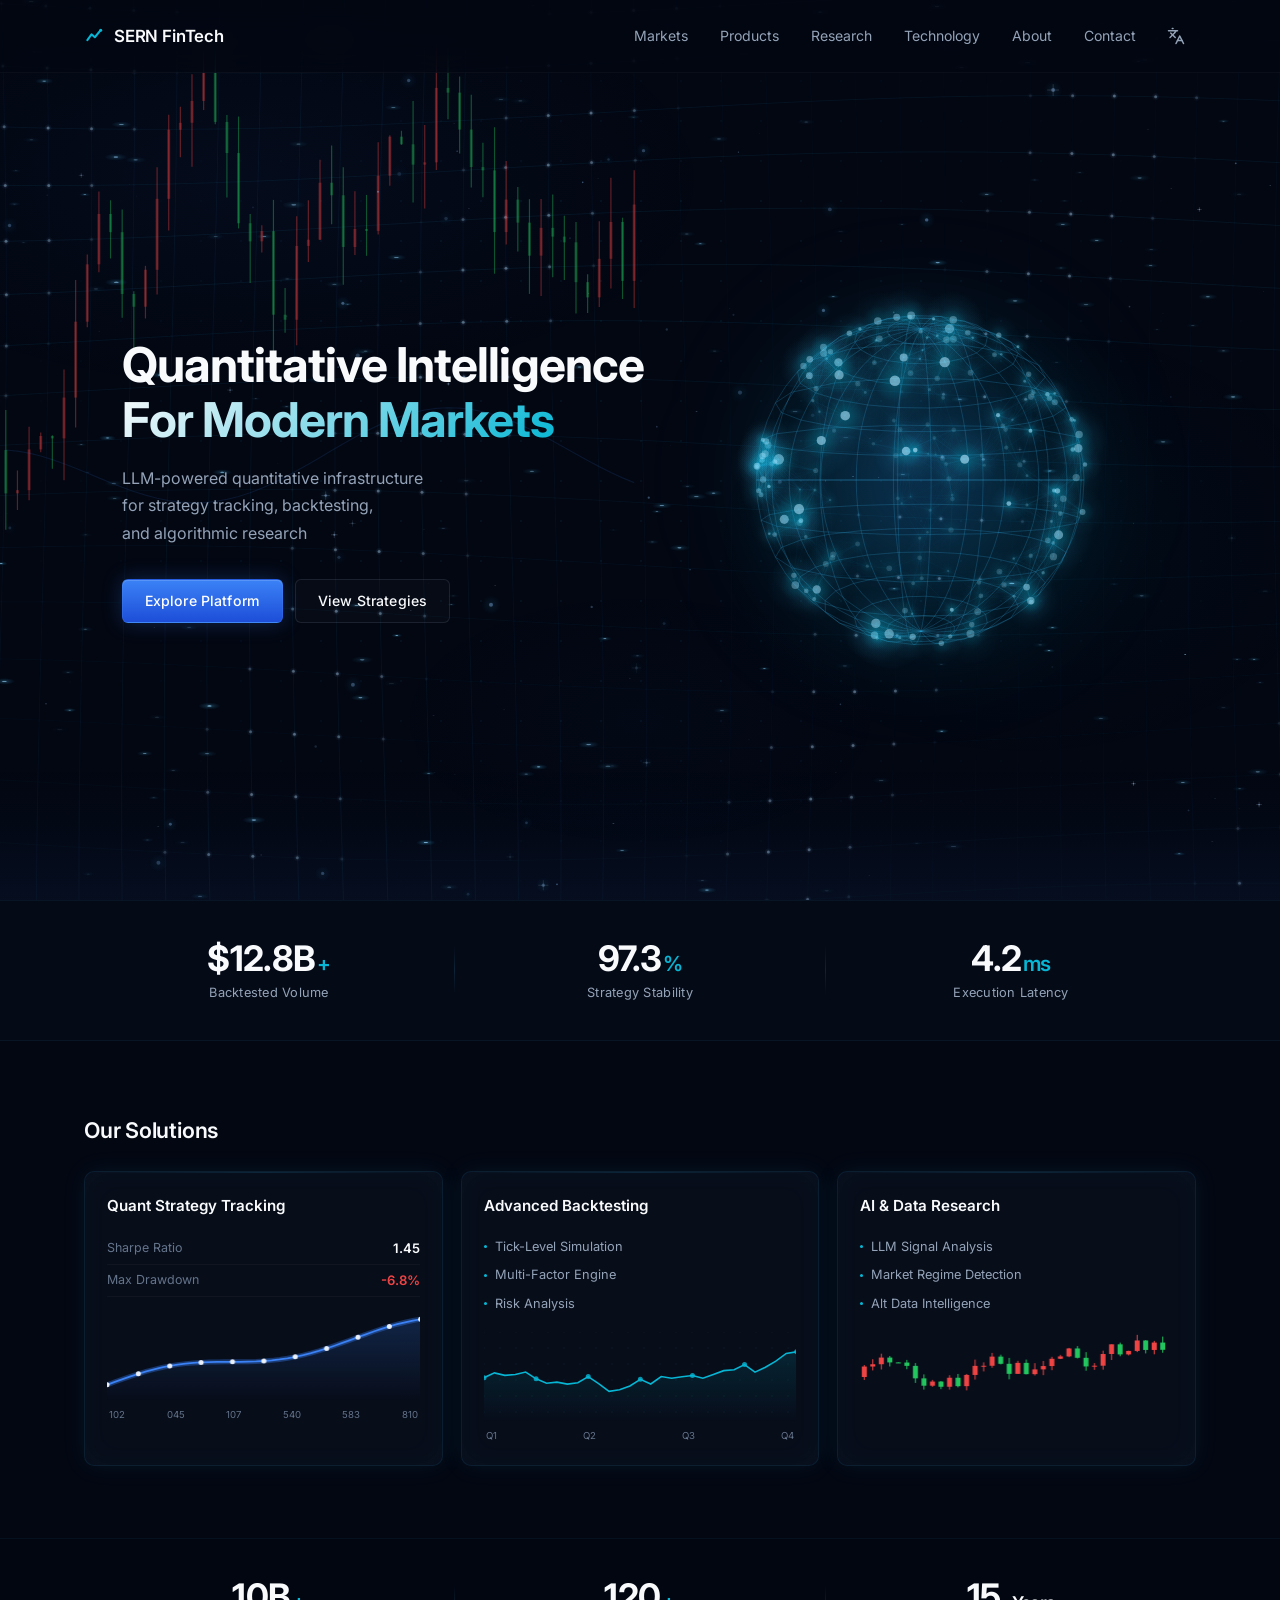
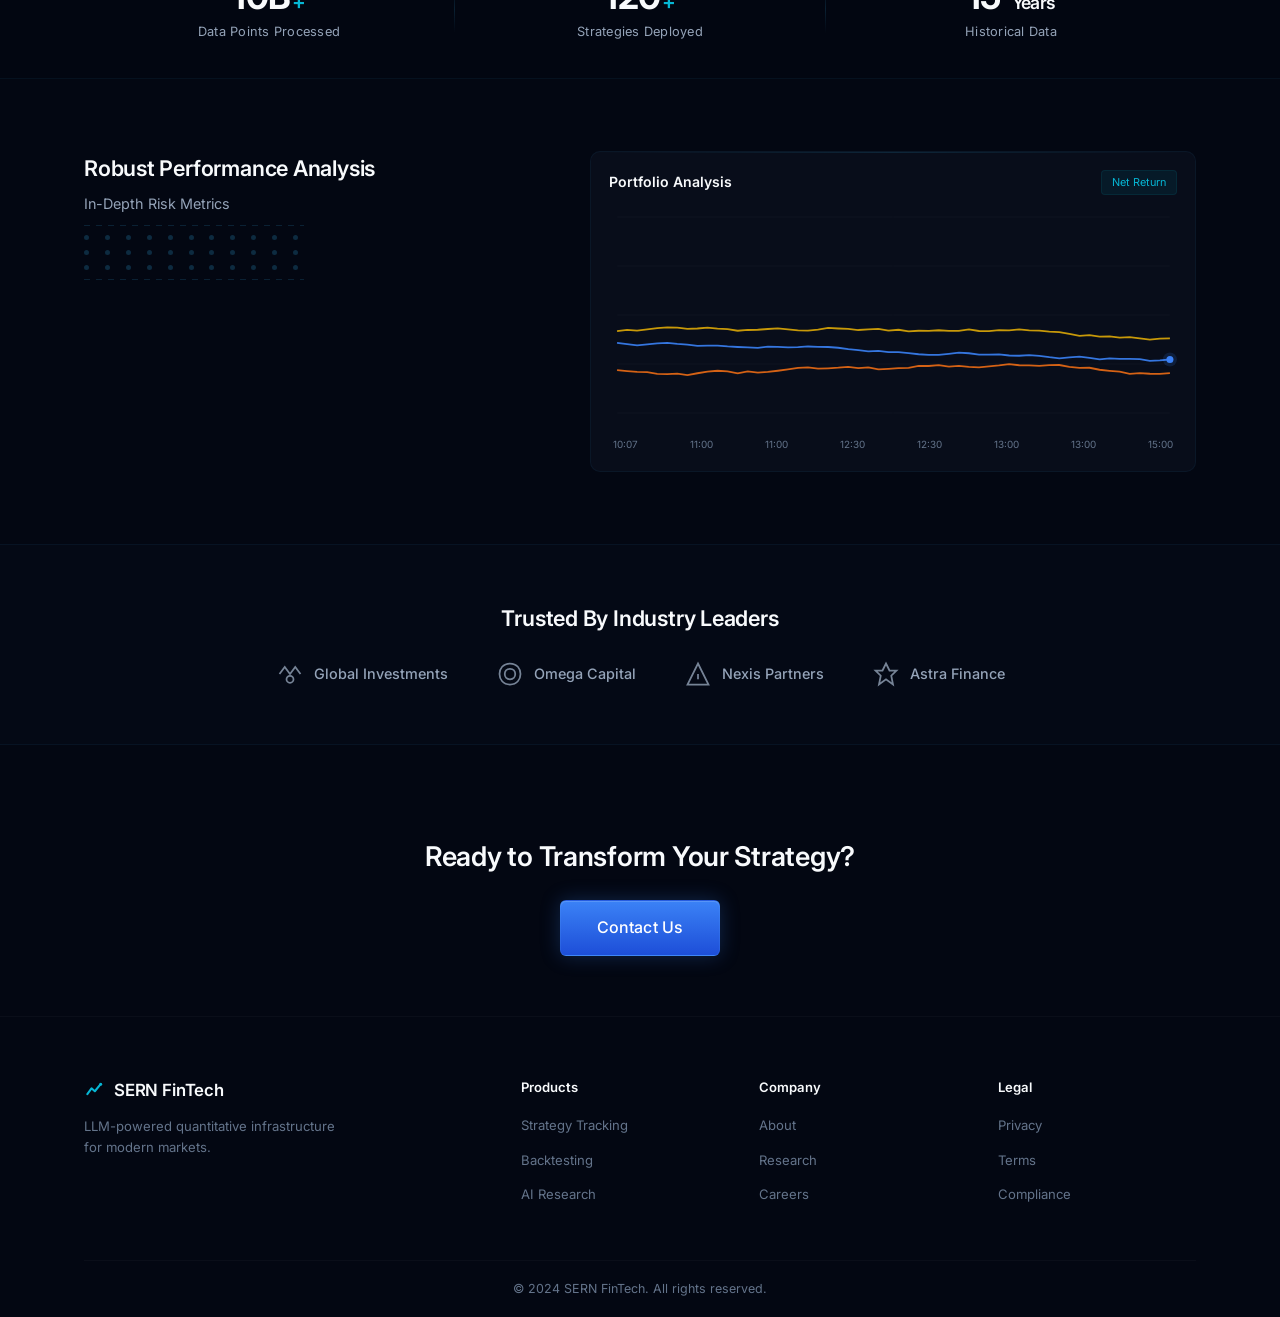
==== commit 6d11e65d: "style: 调整视觉边框和不透明度，更新版本号 feat: 更新中国股票池（新增保利发展、中国移动、工商银行；删除平安银行、中国联通）" ====
--- a/index.html
+++ b/index.html
@@ -7,10 +7,10 @@
   <link rel="preconnect" href="https://fonts.googleapis.com">
   <link rel="preconnect" href="https://fonts.gstatic.com" crossorigin>
   <link href="https://fonts.googleapis.com/css2?family=Inter:wght@300;400;500;600;700;800&display=swap" rel="stylesheet">
-  <link rel="stylesheet" href="css/style.css?v=20261007n">
-  <link rel="icon" type="image/svg+xml" href="favicon.svg?v=20261007n">
-  <link rel="icon" type="image/png" sizes="32x32" href="favicon-32.png?v=20261007n">
-  <link rel="apple-touch-icon" href="apple-touch-icon.png?v=20261007n">
+  <link rel="stylesheet" href="css/style.css?v=20261007q">
+  <link rel="icon" type="image/svg+xml" href="favicon.svg?v=20261007q">
+  <link rel="icon" type="image/png" sizes="32x32" href="favicon-32.png?v=20261007q">
+  <link rel="apple-touch-icon" href="apple-touch-icon.png?v=20261007q">
 </head>
 <body>
   <canvas id="particle-canvas" class="particle-canvas"></canvas>
@@ -298,8 +298,8 @@
     </footer>
   </div>
 
-  <script src="js/i18n.js?v=20261007n"></script>
-  <script src="js/nav.js?v=20261007n"></script>
-  <script src="js/script.js?v=20261007n"></script>
+  <script src="js/i18n.js?v=20261007q"></script>
+  <script src="js/nav.js?v=20261007q"></script>
+  <script src="js/script.js?v=20261007q"></script>
 </body>
 </html>
--- a/css/style.css
+++ b/css/style.css
@@ -2,8 +2,8 @@
   --bg-primary: #030712;
   --bg-secondary: #0b1120;
   --bg-card: rgba(11, 17, 32, 0.65);
-  --border-color: rgba(56, 189, 248, 0.12);
-  --border-glow: rgba(56, 189, 248, 0.25);
+  --border-color: rgba(56, 189, 248, 0.06);
+  --border-glow: rgba(56, 189, 248, 0.14);
   --text-primary: #f8fafc;
   --text-secondary: #94a3b8;
   --text-muted: #64748b;
@@ -109,7 +109,7 @@
   background: linear-gradient(180deg, #3b82f6, #1d4ed8);
   color: white;
   box-shadow: 0 0 20px rgba(59, 130, 246, 0.25), inset 0 1px 0 rgba(255,255,255,0.15);
-  border: 1px solid rgba(96, 165, 250, 0.3);
+  border: 1px solid rgba(96, 165, 250, 0.15);
 }
 
 .btn-primary:hover {
@@ -119,7 +119,7 @@
 
 .btn-outline {
   background: rgba(255,255,255,0.02);
-  border-color: rgba(148, 163, 184, 0.3);
+  border-color: rgba(148, 163, 184, 0.15);
   color: var(--text-primary);
 }
 
@@ -145,7 +145,7 @@
   background: rgba(3, 7, 18, 0.65);
   backdrop-filter: blur(16px);
   -webkit-backdrop-filter: blur(16px);
-  border-bottom: 1px solid rgba(255,255,255,0.04);
+  border-bottom: 1px solid rgba(255,255,255,0.03);
 }
 
 .nav-container {
@@ -418,7 +418,7 @@
 
 .solution-card {
   background: var(--bg-card);
-  border: 1px solid rgba(56, 189, 248, 0.2);
+  border: 1px solid rgba(56, 189, 248, 0.1);
   border-radius: 10px;
   padding: 22px;
   backdrop-filter: blur(10px);
@@ -460,7 +460,7 @@
   justify-content: space-between;
   align-items: center;
   padding: 5px 0;
-  border-bottom: 1px solid rgba(255,255,255,0.04);
+  border-bottom: 1px solid rgba(255,255,255,0.03);
 }
 
 .metric-name {
@@ -619,7 +619,7 @@
   background: rgba(6, 182, 212, 0.08);
   padding: 3px 10px;
   border-radius: 4px;
-  border: 1px solid rgba(6, 182, 212, 0.15);
+  border: 1px solid rgba(6, 182, 212, 0.09);
 }
 
 #portfolio-chart {
@@ -727,7 +727,7 @@
 .footer-content {
   position: relative;
   padding-top: 60px;
-  border-top: 1px solid rgba(255,255,255,0.04);
+  border-top: 1px solid rgba(255,255,255,0.03);
 }
 
 .footer-grid {
@@ -775,7 +775,7 @@
 }
 
 .footer-bottom {
-  border-top: 1px solid rgba(255,255,255,0.04);
+  border-top: 1px solid rgba(255,255,255,0.03);
   padding: 18px 0;
   text-align: center;
 }
@@ -1362,7 +1362,7 @@
   align-items: center;
   gap: 12px;
   padding: 14px 20px;
-  border-top: 1px solid rgba(255, 255, 255, 0.04);
+  border-top: 1px solid rgba(255, 255, 255, 0.03);
   cursor: pointer;
   transition: background 0.15s ease;
 }
@@ -1403,7 +1403,7 @@
   letter-spacing: 0.06em;
   text-transform: uppercase;
   color: var(--text-muted);
-  border-top: 1px solid rgba(255, 255, 255, 0.05);
+  border-top: 1px solid rgba(255, 255, 255, 0.035);
 }
 .rank-tags { display: flex; flex-wrap: wrap; gap: 6px; }
 .market-tag, .sector-tag {
@@ -1416,14 +1416,14 @@
 .market-tag {
   background: rgba(56, 189, 248, 0.1);
   color: var(--accent-cyan);
-  border: 1px solid rgba(56, 189, 248, 0.2);
-}
-.market-cn { background: rgba(239, 68, 68, 0.1); color: var(--accent-red); border-color: rgba(239,68,68,0.2); }
-.market-hk { background: rgba(249, 115, 22, 0.1); color: var(--accent-orange); border-color: rgba(249,115,22,0.2); }
-.market-jp { background: rgba(34, 197, 94, 0.1); color: var(--accent-green); border-color: rgba(34,197,94,0.2); }
-.market-kr { background: rgba(6, 182, 212, 0.1); color: var(--accent-cyan); border-color: rgba(6,182,212,0.2); }
-.market-tw { background: rgba(234, 179, 8, 0.1); color: var(--accent-yellow); border-color: rgba(234,179,8,0.2); }
-.market-eu { background: rgba(168, 85, 247, 0.1); color: #c084fc; border-color: rgba(168,85,247,0.2); }
+  border: 1px solid rgba(56, 189, 248, 0.1);
+}
+.market-cn { background: rgba(239, 68, 68, 0.1); color: var(--accent-red); border-color: rgba(239,68,68,0.1); }
+.market-hk { background: rgba(249, 115, 22, 0.1); color: var(--accent-orange); border-color: rgba(249,115,22,0.1); }
+.market-jp { background: rgba(34, 197, 94, 0.1); color: var(--accent-green); border-color: rgba(34,197,94,0.1); }
+.market-kr { background: rgba(6, 182, 212, 0.1); color: var(--accent-cyan); border-color: rgba(6,182,212,0.1); }
+.market-tw { background: rgba(234, 179, 8, 0.1); color: var(--accent-yellow); border-color: rgba(234,179,8,0.1); }
+.market-eu { background: rgba(168, 85, 247, 0.1); color: #c084fc; border-color: rgba(168,85,247,0.1); }
 .sector-tag {
   background: rgba(255, 255, 255, 0.05);
   color: var(--text-secondary);
@@ -1501,7 +1501,7 @@
 .legend-box {
   margin-top: 16px;
   padding-top: 12px;
-  border-top: 1px solid rgba(255, 255, 255, 0.05);
+  border-top: 1px solid rgba(255, 255, 255, 0.035);
 }
 .legend-row {
   display: flex;
@@ -1556,7 +1556,7 @@
   font-weight: 600;
   color: var(--accent-cyan);
   background: transparent;
-  border: 1px solid rgba(56, 189, 248, 0.3);
+  border: 1px solid rgba(56, 189, 248, 0.15);
   border-radius: 5px;
   cursor: pointer;
   transition: background 0.15s ease, border-color 0.15s ease;
@@ -1600,7 +1600,7 @@
   align-items: flex-start;
   justify-content: space-between;
   padding: 22px 24px 16px;
-  border-bottom: 1px solid rgba(255, 255, 255, 0.05);
+  border-bottom: 1px solid rgba(255, 255, 255, 0.035);
 }
 .drawer-title { font-size: 1.15rem; font-weight: 700; }
 .drawer-sub { margin-top: 4px; font-size: 0.8rem; color: var(--text-muted); }
@@ -1682,7 +1682,7 @@
 }
 .metric-box {
   background: rgba(3, 7, 18, 0.5);
-  border: 1px solid rgba(255, 255, 255, 0.05);
+  border: 1px solid rgba(255, 255, 255, 0.035);
   border-radius: 8px;
   padding: 10px 12px;
 }
@@ -1690,7 +1690,7 @@
 .metric-box-value { margin-top: 3px; font-size: 0.92rem; font-weight: 700; }
 .drawer-spark-wrap {
   background: rgba(3, 7, 18, 0.5);
-  border: 1px solid rgba(255, 255, 255, 0.05);
+  border: 1px solid rgba(255, 255, 255, 0.035);
   border-radius: 8px;
   padding: 10px;
 }
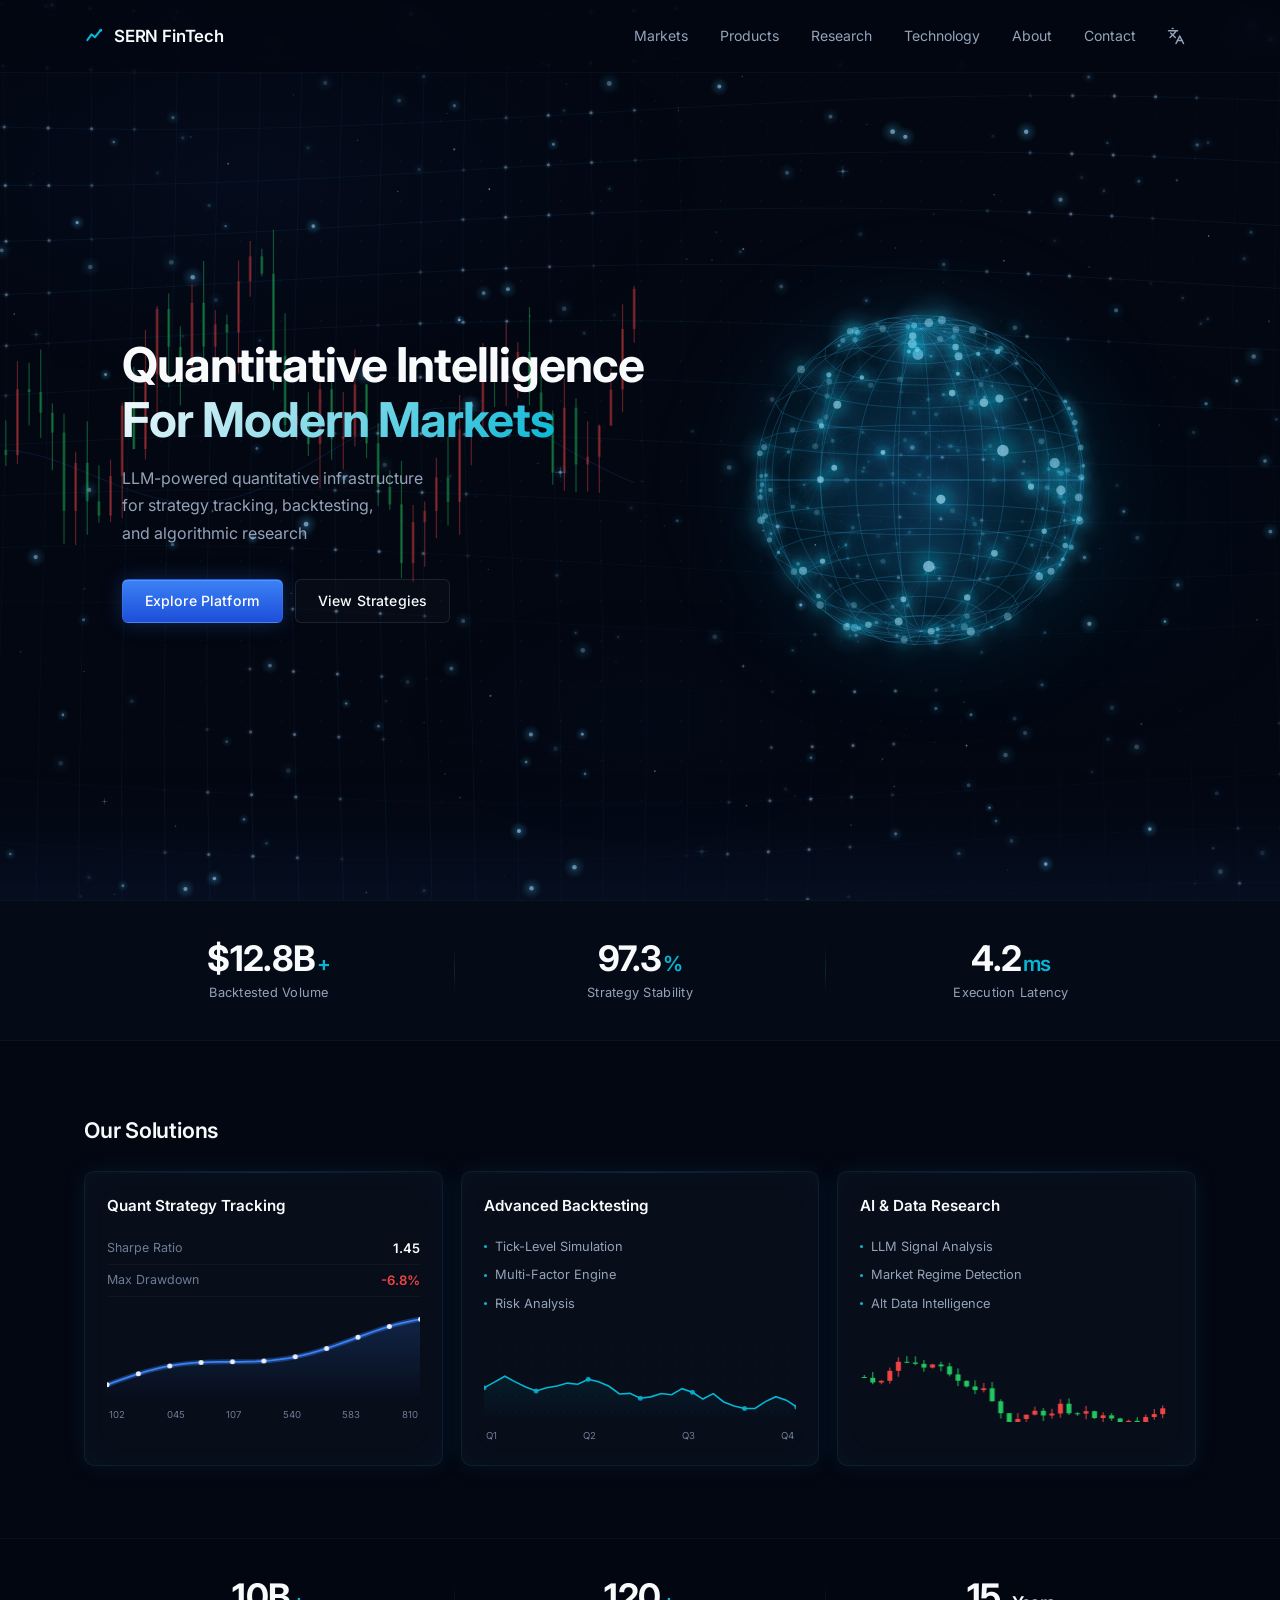
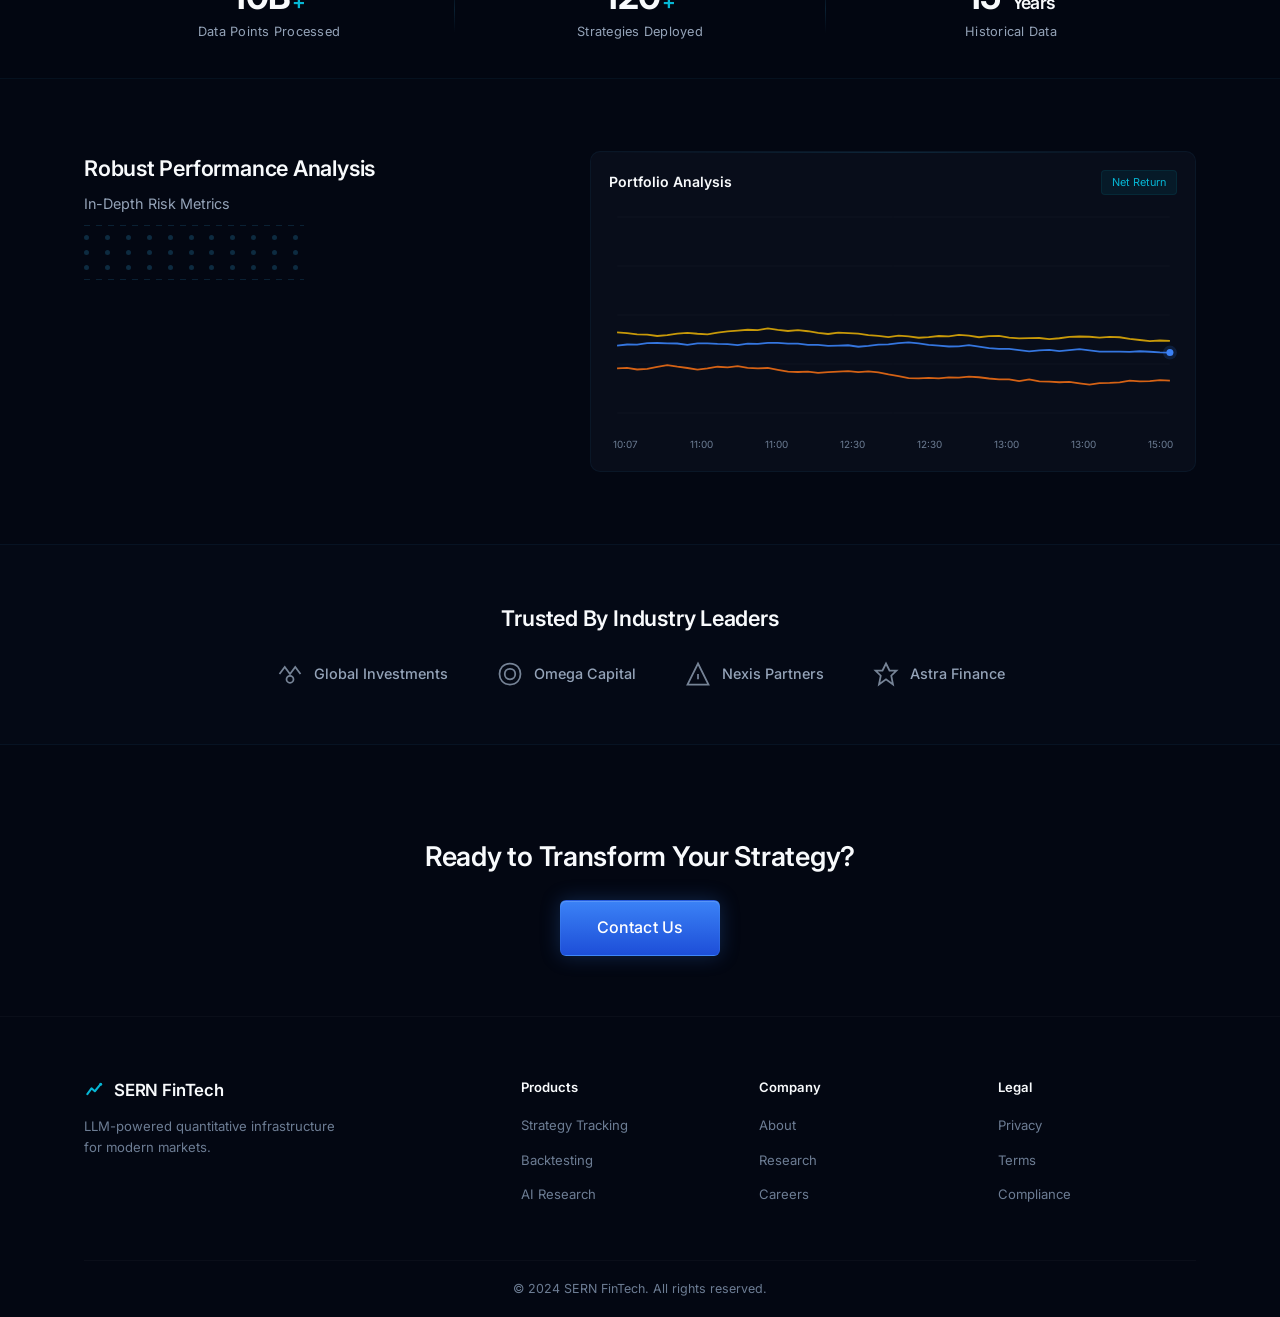
==== commit 105e6a77: "feat: 优化市场页筛选交互与热力图 logo" ====
--- a/index.html
+++ b/index.html
@@ -4,23 +4,36 @@
   <meta charset="UTF-8">
   <meta name="viewport" content="width=device-width, initial-scale=1.0">
   <title data-i18n="home.title">SERN FinTech - Quantitative Intelligence</title>
+  <meta name="description" content="SERN FinTech — LLM-powered quantitative infrastructure for strategy tracking, backtesting and algorithmic research.">
+  <meta property="og:type" content="website">
+  <meta property="og:title" content="SERN FinTech - Quantitative Intelligence">
+  <meta property="og:description" content="LLM-powered quantitative infrastructure for strategy tracking, backtesting, and algorithmic research.">
+  <meta property="og:image" content="apple-touch-icon.png">
+  <meta name="twitter:card" content="summary_large_image">
   <link rel="preconnect" href="https://fonts.googleapis.com">
   <link rel="preconnect" href="https://fonts.gstatic.com" crossorigin>
-  <link href="https://fonts.googleapis.com/css2?family=Inter:wght@300;400;500;600;700;800&display=swap" rel="stylesheet">
-  <link rel="stylesheet" href="css/style.css?v=20261007q">
-  <link rel="icon" type="image/svg+xml" href="favicon.svg?v=20261007q">
-  <link rel="icon" type="image/png" sizes="32x32" href="favicon-32.png?v=20261007q">
-  <link rel="apple-touch-icon" href="apple-touch-icon.png?v=20261007q">
+  <!-- loaded non-blocking: a slow/blocked fonts.googleapis.com must not stall
+       first paint (the stylesheet request itself is render-blocking) -->
+  <link rel="preload" as="style" href="https://fonts.googleapis.com/css2?family=Inter:wght@300;400;500;600;700;800&display=swap">
+  <link href="https://fonts.googleapis.com/css2?family=Inter:wght@300;400;500;600;700;800&display=swap" rel="stylesheet" media="print" onload="this.media='all'">
+  <noscript>
+    <link href="https://fonts.googleapis.com/css2?family=Inter:wght@300;400;500;600;700;800&display=swap" rel="stylesheet">
+  </noscript>
+  <link rel="stylesheet" href="css/style.css?v=20261012b">
+  <link rel="icon" type="image/svg+xml" href="favicon.svg?v=20261012b">
+  <link rel="icon" type="image/png" sizes="32x32" href="favicon-32.png?v=20261012b">
+  <link rel="apple-touch-icon" href="apple-touch-icon.png?v=20261012b">
 </head>
 <body>
-  <canvas id="particle-canvas" class="particle-canvas"></canvas>
-  <div class="bg-grid"></div>
-  <div class="bg-glow"></div>
-  <canvas id="cta-footer-canvas" class="bg-wave-canvas"></canvas>
+  <a class="skip-link" href="#content" data-i18n="nav.skip">Skip to content</a>
+  <canvas id="particle-canvas" class="particle-canvas" aria-hidden="true"></canvas>
+  <div class="bg-grid" aria-hidden="true"></div>
+  <div class="bg-glow" aria-hidden="true"></div>
+  <canvas id="cta-footer-canvas" class="bg-wave-canvas" aria-hidden="true"></canvas>
 
   <nav class="navbar">
     <div class="container nav-container">
-      <a href="#" class="logo">
+      <a href="#content" class="logo">
         <span class="logo-icon">
           <svg width="20" height="20" viewBox="0 0 24 24" fill="none" stroke="currentColor" stroke-width="2.5" stroke-linecap="round" stroke-linejoin="round">
             <polyline points="4,17 9,10 13,13.5 20,5"></polyline>
@@ -57,8 +70,8 @@
     </div>
   </nav>
 
-  <section class="hero">
-    <canvas id="hero-bg-canvas" class="hero-bg-canvas"></canvas>
+  <section class="hero" id="content">
+    <canvas id="hero-bg-canvas" class="hero-bg-canvas" aria-hidden="true"></canvas>
     <div class="container hero-container">
       <div class="hero-content">
         <h1 class="hero-title">
@@ -71,13 +84,13 @@
           <span data-i18n="home.hero.sub-3">and algorithmic research</span>
         </p>
         <div class="hero-buttons">
-          <a href="#" class="btn btn-primary" data-i18n="home.hero.explore">Explore Platform</a>
-          <a href="#" class="btn btn-outline" data-i18n="home.hero.strategies">View Strategies</a>
+          <a href="#products" class="btn btn-primary" data-i18n="home.hero.explore">Explore Platform</a>
+          <a href="#research" class="btn btn-outline" data-i18n="home.hero.strategies">View Strategies</a>
         </div>
       </div>
       <div class="hero-visual">
-        <canvas id="globe-canvas" width="500" height="500"></canvas>
-        <div class="globe-glow"></div>
+        <canvas id="globe-canvas" width="500" height="500" role="img" aria-label="Rotating global network"></canvas>
+        <div class="globe-glow" aria-hidden="true"></div>
       </div>
     </div>
   </section>
@@ -119,7 +132,7 @@
               <span class="metric-value negative">-6.8%</span>
             </div>
           </div>
-          <canvas id="chart1" class="card-chart" width="320" height="110"></canvas>
+          <canvas id="chart1" aria-hidden="true" class="card-chart" width="320" height="110"></canvas>
           <div class="card-x-labels">
             <span>102</span><span>045</span><span>107</span><span>540</span><span>583</span><span>810</span>
           </div>
@@ -134,7 +147,7 @@
             <li><span class="bullet"></span><span data-i18n="home.solutions.multifactor">Multi-Factor Engine</span></li>
             <li><span class="bullet"></span><span data-i18n="home.solutions.risk">Risk Analysis</span></li>
           </ul>
-          <canvas id="chart2" class="card-chart" width="320" height="110"></canvas>
+          <canvas id="chart2" aria-hidden="true" class="card-chart" width="320" height="110"></canvas>
           <div class="card-x-labels">
             <span>Q1</span><span>Q2</span><span>Q3</span><span>Q4</span>
           </div>
@@ -149,13 +162,13 @@
             <li><span class="bullet"></span><span data-i18n="home.solutions.regime">Market Regime Detection</span></li>
             <li><span class="bullet"></span><span data-i18n="home.solutions.altdata">Alt Data Intelligence</span></li>
           </ul>
-          <canvas id="chart3" class="card-chart candlestick-chart" width="320" height="110"></canvas>
-        </div>
-      </div>
-    </div>
-  </section>
-
-  <section class="stats-bar stats-bar-dark">
+          <canvas id="chart3" aria-hidden="true" class="card-chart candlestick-chart" width="320" height="110"></canvas>
+        </div>
+      </div>
+    </div>
+  </section>
+
+  <section class="stats-bar stats-bar-dark" id="technology">
     <div class="container stats-container">
       <div class="stat-item">
         <div class="stat-value">10B<span class="stat-plus">+</span></div>
@@ -190,7 +203,7 @@
           <h4 data-i18n="home.analysis.portfolio">Portfolio Analysis</h4>
           <span class="badge" data-i18n="home.analysis.netreturn">Net Return</span>
         </div>
-        <canvas id="portfolio-chart" width="500" height="220"></canvas>
+        <canvas id="portfolio-chart" aria-hidden="true" width="500" height="220"></canvas>
         <div class="chart-x-labels">
           <span>10:07</span><span>11:00</span><span>11:00</span><span>12:30</span>
           <span>12:30</span><span>13:00</span><span>13:00</span><span>15:00</span>
@@ -199,7 +212,7 @@
     </div>
   </section>
 
-  <section class="partners">
+  <section class="partners" id="about">
     <div class="container">
       <h2 class="section-title center" data-i18n="home.partners.title">Trusted By Industry Leaders</h2>
       <div class="partners-grid">
@@ -254,7 +267,7 @@
         <div class="container">
           <div class="footer-grid">
             <div class="footer-brand">
-              <a href="#" class="logo">
+              <a href="#content" class="logo">
                 <span class="logo-icon">
                   <svg width="20" height="20" viewBox="0 0 24 24" fill="none" stroke="currentColor" stroke-width="2.5" stroke-linecap="round" stroke-linejoin="round">
                     <polyline points="4,17 9,10 13,13.5 20,5"></polyline>
@@ -268,25 +281,25 @@
             <div class="footer-links-col">
               <h4 data-i18n="nav.products">Products</h4>
               <ul>
-                <li><a href="#" data-i18n="home.footer.tracking">Strategy Tracking</a></li>
-                <li><a href="#" data-i18n="home.footer.backtesting">Backtesting</a></li>
-                <li><a href="#" data-i18n="home.footer.airesearch">AI Research</a></li>
+                <li><a href="#products" data-i18n="home.footer.tracking">Strategy Tracking</a></li>
+                <li><a href="#products" data-i18n="home.footer.backtesting">Backtesting</a></li>
+                <li><a href="#products" data-i18n="home.footer.airesearch">AI Research</a></li>
               </ul>
             </div>
             <div class="footer-links-col">
               <h4 data-i18n="home.footer.company">Company</h4>
               <ul>
-                <li><a href="#" data-i18n="nav.about">About</a></li>
-                <li><a href="#" data-i18n="nav.research">Research</a></li>
-                <li><a href="#" data-i18n="home.footer.careers">Careers</a></li>
+                <li><a href="#about" data-i18n="nav.about">About</a></li>
+                <li><a href="#research" data-i18n="nav.research">Research</a></li>
+                <li><a href="mailto:hinsyeow@outlook.com" data-i18n="home.footer.careers">Careers</a></li>
               </ul>
             </div>
             <div class="footer-links-col">
               <h4 data-i18n="home.footer.legal">Legal</h4>
               <ul>
-                <li><a href="#" data-i18n="home.footer.privacy">Privacy</a></li>
-                <li><a href="#" data-i18n="home.footer.terms">Terms</a></li>
-                <li><a href="#" data-i18n="home.footer.compliance">Compliance</a></li>
+                <li><a href="#contact" data-i18n="home.footer.privacy">Privacy</a></li>
+                <li><a href="#contact" data-i18n="home.footer.terms">Terms</a></li>
+                <li><a href="#contact" data-i18n="home.footer.compliance">Compliance</a></li>
               </ul>
             </div>
           </div>
@@ -298,8 +311,8 @@
     </footer>
   </div>
 
-  <script src="js/i18n.js?v=20261007q"></script>
-  <script src="js/nav.js?v=20261007q"></script>
-  <script src="js/script.js?v=20261007q"></script>
+  <script src="js/i18n.js?v=20261012b"></script>
+  <script src="js/nav.js?v=20261012b"></script>
+  <script src="js/script.js?v=20261012b"></script>
 </body>
 </html>
--- a/css/style.css
+++ b/css/style.css
@@ -6,7 +6,7 @@
   --border-glow: rgba(56, 189, 248, 0.14);
   --text-primary: #f8fafc;
   --text-secondary: #94a3b8;
-  --text-muted: #64748b;
+  --text-muted: #6d7d94;
   --accent-blue: #3b82f6;
   --accent-cyan: #06b6d4;
   --accent-orange: #f97316;
@@ -99,7 +99,8 @@
   font-size: 0.88rem;
   font-weight: 500;
   text-decoration: none;
-  transition: all 0.3s ease;
+  transition: background 0.3s ease, box-shadow 0.3s ease, transform 0.3s ease,
+    border-color 0.3s ease, color 0.3s ease;
   cursor: pointer;
   border: 1px solid transparent;
   letter-spacing: 0.01em;
@@ -422,10 +423,10 @@
   border-radius: 10px;
   padding: 22px;
   backdrop-filter: blur(10px);
-  transition: all 0.3s ease;
   position: relative;
   overflow: hidden;
   box-shadow: 0 0 25px rgba(56, 189, 248, 0.08), inset 0 0 30px rgba(56, 189, 248, 0.03);
+  transition: border-color 0.3s ease, box-shadow 0.3s ease, transform 0.3s ease;
 }
 
 .solution-card::before {
@@ -1304,11 +1305,57 @@
   border-radius: 6px;
   cursor: pointer;
   white-space: nowrap;
-  transition: all 0.2s ease;
+  transition: color 0.2s ease, border-color 0.2s ease;
 }
 .panel-btn:hover {
   color: var(--text-primary);
   border-color: var(--border-glow);
+}
+
+/* ---------- Market filter ---------- */
+/* Sits above the heatmap and scopes every view below it (heatmap, board,
+   donuts, data-insufficient list). Wraps on narrow screens. */
+.market-filter-section {
+  display: flex;
+  align-items: center;
+  flex-wrap: wrap;
+  gap: 10px 14px;
+  margin-bottom: 24px;
+}
+.filter-label {
+  font-size: 0.76rem;
+  font-weight: 700;
+  letter-spacing: 0.06em;
+  text-transform: uppercase;
+  color: var(--text-muted);
+}
+.filter-seg {
+  display: inline-flex;
+  flex-wrap: wrap;
+  gap: 3px;
+  padding: 3px;
+  background: rgba(3, 7, 18, 0.7);
+  border: 1px solid var(--border-color);
+  border-radius: 8px;
+}
+.filter-btn {
+  padding: 6px 14px;
+  font-family: inherit;
+  font-size: 0.78rem;
+  font-weight: 600;
+  color: var(--text-secondary);
+  background: transparent;
+  border: none;
+  border-radius: 6px;
+  cursor: pointer;
+  white-space: nowrap;
+  transition: color 0.2s ease, background 0.2s ease, box-shadow 0.2s ease;
+}
+.filter-btn:hover { color: var(--text-primary); }
+.filter-btn.active {
+  color: #fff;
+  background: linear-gradient(135deg, var(--gradient-start), var(--gradient-end));
+  box-shadow: 0 2px 10px rgba(59, 130, 246, 0.28);
 }
 
 /* ---------- Board sections ---------- */
@@ -1590,11 +1637,18 @@
   border-left: 1px solid var(--border-color);
   z-index: 201;
   transform: translateX(100%);
-  transition: transform 0.28s cubic-bezier(0.4, 0, 0.2, 1);
+  /* hidden when closed so its controls are not focusable off-screen; the
+     visibility change is delayed so the slide-out is still visible */
+  visibility: hidden;
+  transition: transform 0.28s cubic-bezier(0.4, 0, 0.2, 1), visibility 0s linear 0.28s;
   display: flex;
   flex-direction: column;
 }
-.drawer.open { transform: translateX(0); }
+.drawer.open {
+  transform: translateX(0);
+  visibility: visible;
+  transition: transform 0.28s cubic-bezier(0.4, 0, 0.2, 1), visibility 0s;
+}
 .drawer-header {
   display: flex;
   align-items: flex-start;
@@ -1784,9 +1838,9 @@
   border-color: var(--border-glow);
   box-shadow: 0 4px 12px rgba(0, 0, 0, 0.25);
 }
-.heat-tile-sm .heat-value { display: none; }
 /* small tiles keep their symbol at a reduced font instead of hiding text */
 .heat-tile-sm { padding: 0 1px; }
+.heat-tile-no-value .heat-value { display: none; }
 .heat-tile-sm .heat-symbol { font-size: 0.6rem; letter-spacing: 0; }
 /* ★ corner badge on favorited tiles */
 .heat-tile-fav::after {
@@ -1801,6 +1855,32 @@
 }
 .heat-tile-xs .heat-symbol,
 .heat-tile-xs .heat-value { display: none; }
+.heat-tile-logo-only {
+  justify-content: center;
+  padding: 1px;
+}
+.heat-tile-logo-only .heat-logo {
+  margin-bottom: 0;
+}
+.heat-logo {
+  width: var(--heat-logo-size, 22px);
+  height: var(--heat-logo-size, 22px);
+  object-fit: contain;
+  flex: 0 0 auto;
+  padding: 1px;
+  margin-bottom: 1px;
+  border-radius: 4px;
+  background: rgba(255, 255, 255, 0.92);
+  box-shadow: 0 1px 4px rgba(0, 0, 0, 0.18);
+  pointer-events: none;
+  user-select: none;
+}
+.heat-tile-has-logo .heat-symbol { margin-top: 1px; line-height: 1.1; }
+.heat-tile-has-logo .heat-value { line-height: 1.1; }
+.heat-tile-has-logo:not(.heat-tile-sm):not(.heat-tile-xs) {
+  padding-top: 0;
+  padding-bottom: 0;
+}
 .heat-symbol,
 .heat-value {
   max-width: 100%;
@@ -1859,6 +1939,9 @@
   .markets-main { padding: 104px 0 60px; }
   .markets-title { font-size: 1.7rem; }
   .markets-subtitle { font-size: 0.86rem; }
+  .market-filter-section { gap: 8px 10px; margin-bottom: 20px; }
+  .filter-seg { width: 100%; }
+  .filter-btn { flex: 1 0 auto; padding: 7px 10px; font-size: 0.74rem; }
   .model-seg { width: 100%; }
   .model-seg button { flex: 1; padding: 8px 6px; font-size: 0.76rem; }
   .board-title { font-size: 1.15rem; }
@@ -1866,3 +1949,50 @@
   .drawer-scores { grid-template-columns: 1fr; gap: 10px; }
   .lang-toggle { margin-left: 10px; }
 }
+
+/* ---------- Accessibility ---------- */
+/* Hidden until focused: first tab on the page jumps straight past the nav. */
+.skip-link {
+  position: fixed;
+  top: 8px;
+  left: 8px;
+  z-index: 300;
+  padding: 10px 16px;
+  border-radius: 6px;
+  background: var(--bg-secondary);
+  border: 1px solid var(--border-glow);
+  color: var(--text-primary);
+  font-size: 0.85rem;
+  text-decoration: none;
+  transform: translateY(-250%);
+  transition: transform 0.18s ease;
+}
+.skip-link:focus { transform: translateY(0); }
+
+/* One visible ring everywhere, so keyboard focus is never lost — the
+   components below are mostly divs styled as controls. */
+a:focus-visible,
+button:focus-visible,
+input:focus-visible,
+[role='button']:focus-visible {
+  outline: 2px solid var(--accent-cyan);
+  outline-offset: 2px;
+}
+
+/* The treemap wall is a single tab stop (roving tabindex in heatmap.js). */
+.heat-tile:focus-visible {
+  outline: 2px solid var(--text-primary);
+  outline-offset: -2px;
+  z-index: 2;
+}
+.rank-row:focus-visible { outline: 2px solid var(--accent-cyan); outline-offset: -2px; }
+.search-item:focus-visible { outline-offset: -2px; }
+
+@media (prefers-reduced-motion: reduce) {
+  html { scroll-behavior: auto; }
+  *, *::before, *::after {
+    animation-duration: 0.01ms !important;
+    animation-iteration-count: 1 !important;
+    transition-duration: 0.01ms !important;
+  }
+}
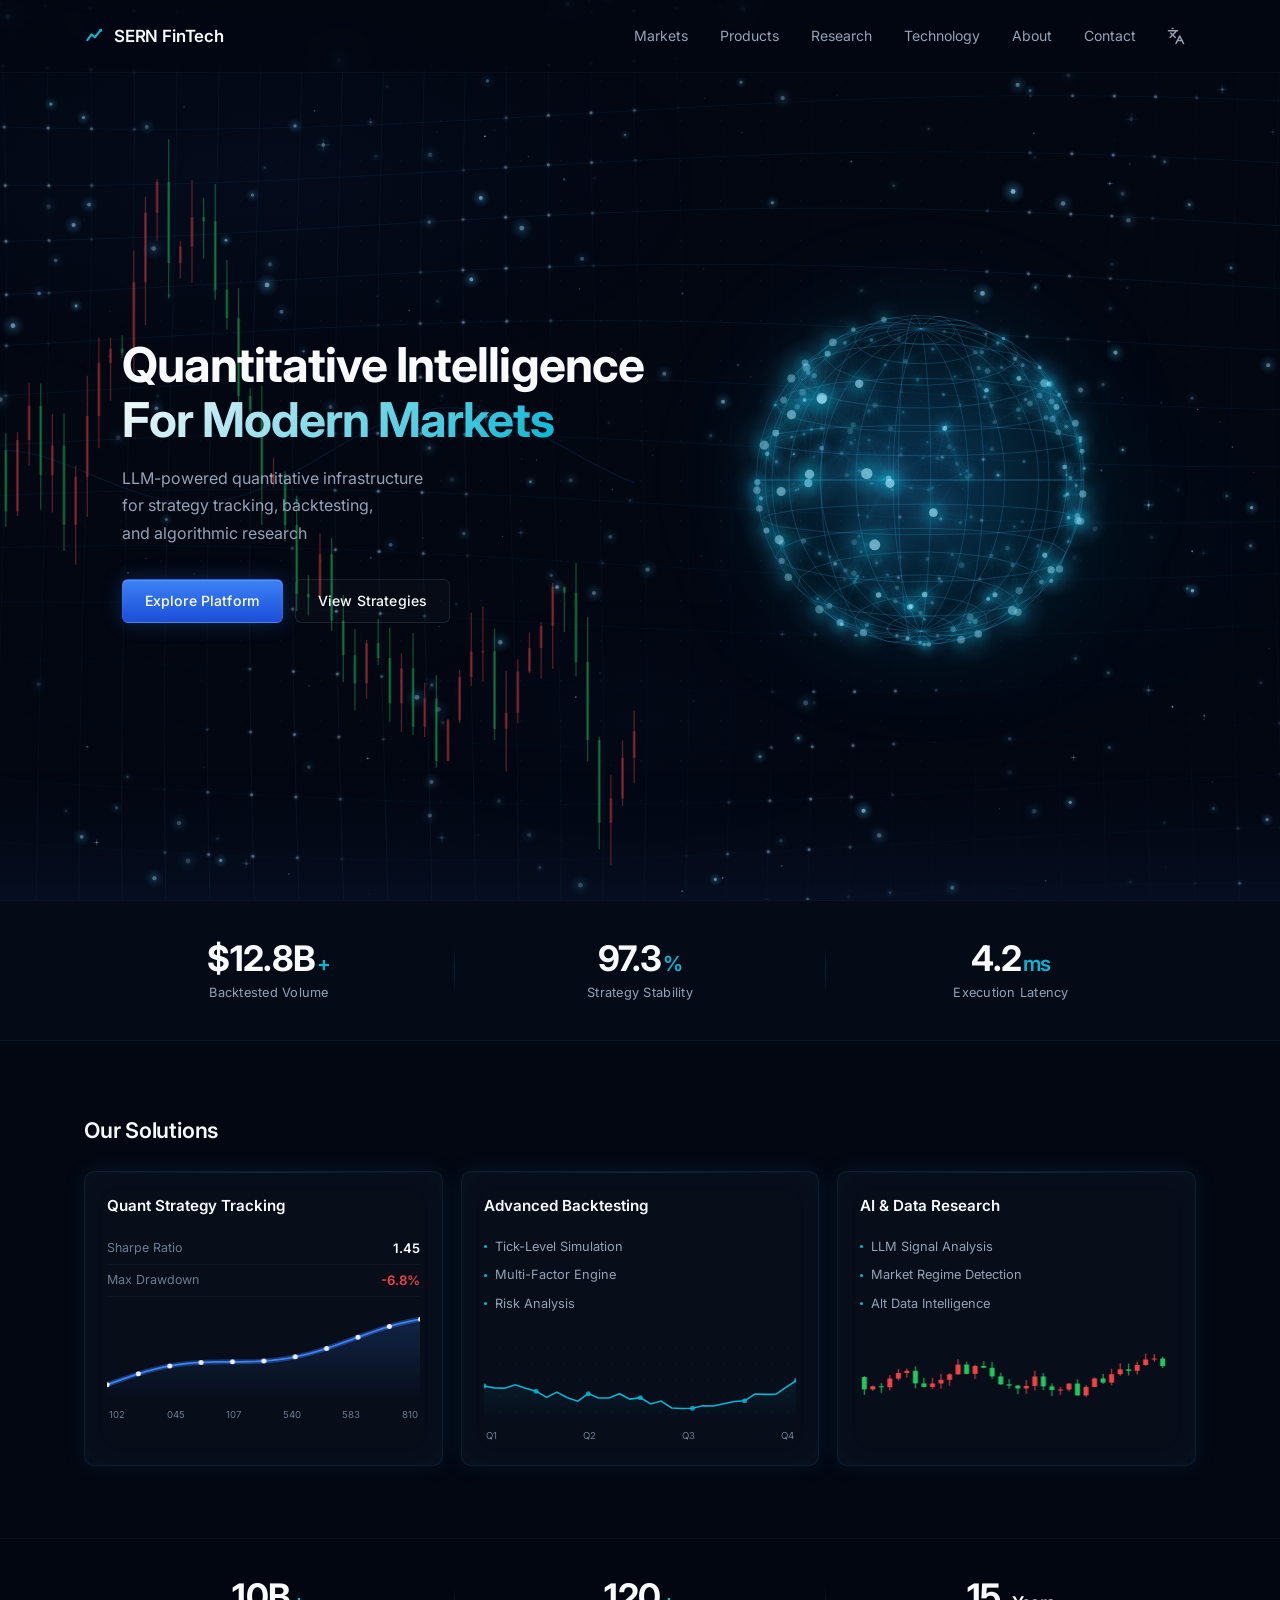
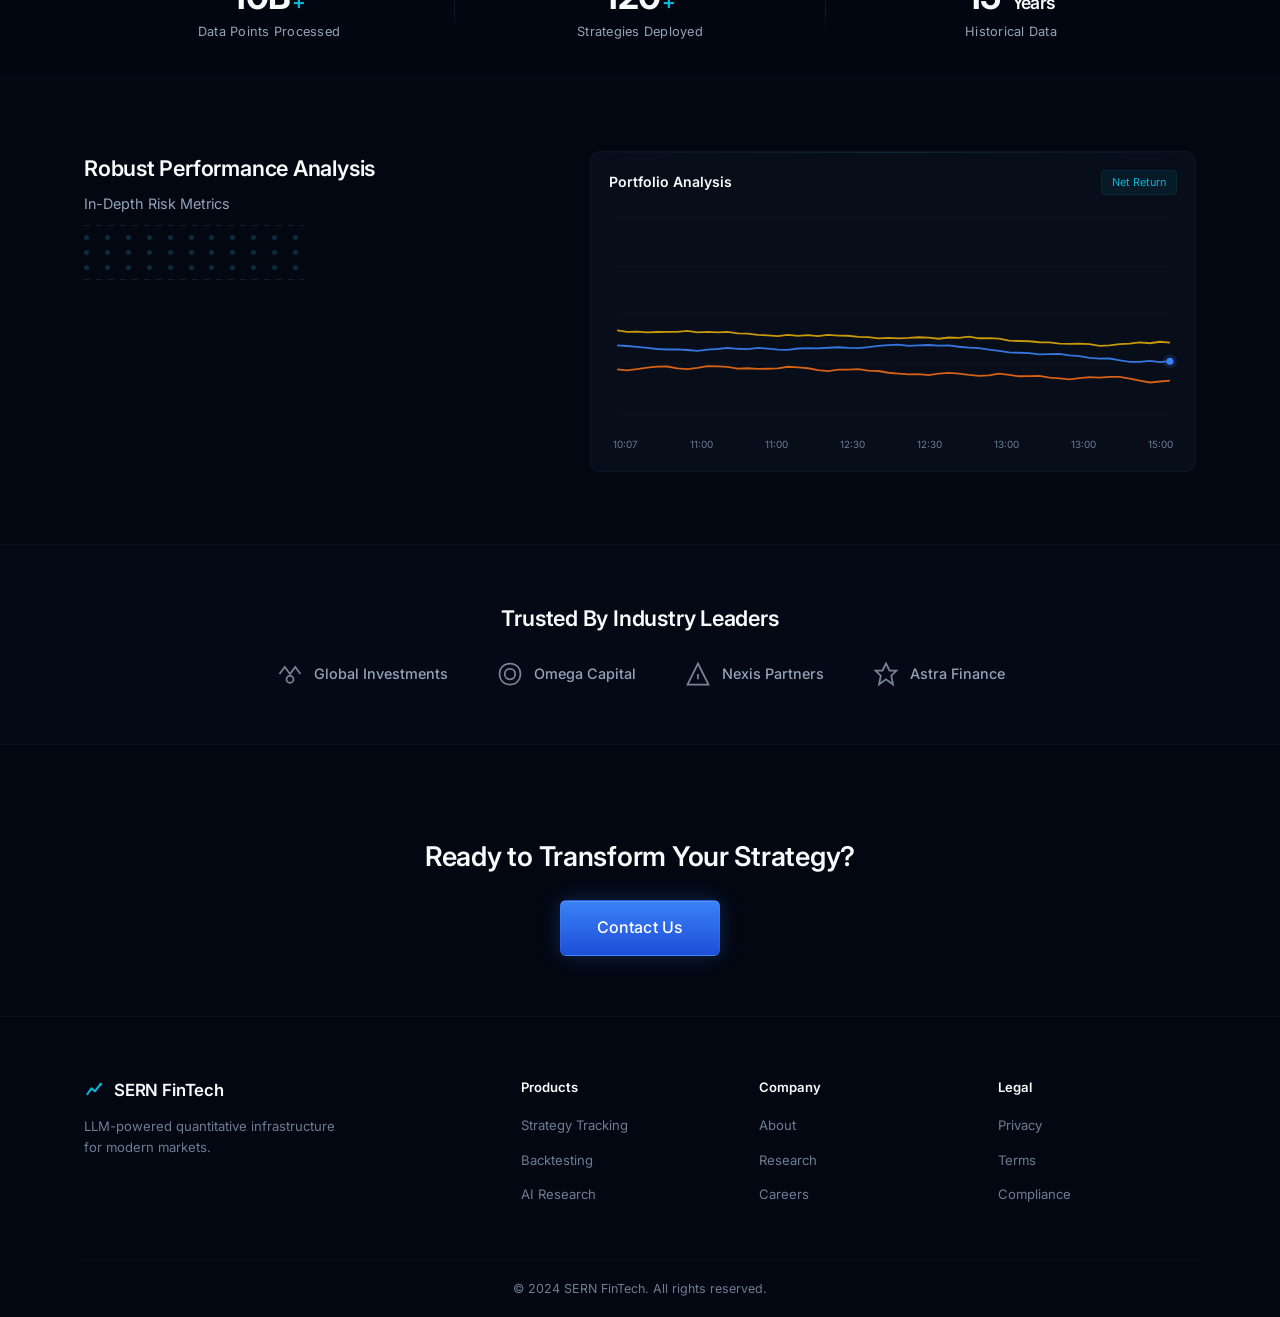
==== commit b3c8b23e: "feat: 市场筛选改为下拉选择，热力图复用 logo 节点 - 市场筛选从分段按钮改为原生 select，样式匹配暗色面板 - 热力图每个 symbol 复用同一个 <img> 节点，重绘不再重新解" ====
--- a/index.html
+++ b/index.html
@@ -19,10 +19,10 @@
   <noscript>
     <link href="https://fonts.googleapis.com/css2?family=Inter:wght@300;400;500;600;700;800&display=swap" rel="stylesheet">
   </noscript>
-  <link rel="stylesheet" href="css/style.css?v=20261012b">
-  <link rel="icon" type="image/svg+xml" href="favicon.svg?v=20261012b">
-  <link rel="icon" type="image/png" sizes="32x32" href="favicon-32.png?v=20261012b">
-  <link rel="apple-touch-icon" href="apple-touch-icon.png?v=20261012b">
+  <link rel="stylesheet" href="css/style.css?v=20261012d">
+  <link rel="icon" type="image/svg+xml" href="favicon.svg?v=20261012d">
+  <link rel="icon" type="image/png" sizes="32x32" href="favicon-32.png?v=20261012d">
+  <link rel="apple-touch-icon" href="apple-touch-icon.png?v=20261012d">
 </head>
 <body>
   <a class="skip-link" href="#content" data-i18n="nav.skip">Skip to content</a>
@@ -311,8 +311,8 @@
     </footer>
   </div>
 
-  <script src="js/i18n.js?v=20261012b"></script>
-  <script src="js/nav.js?v=20261012b"></script>
-  <script src="js/script.js?v=20261012b"></script>
+  <script src="js/i18n.js?v=20261012d"></script>
+  <script src="js/nav.js?v=20261012d"></script>
+  <script src="js/script.js?v=20261012d"></script>
 </body>
 </html>
--- a/css/style.css
+++ b/css/style.css
@@ -1329,33 +1329,39 @@
   text-transform: uppercase;
   color: var(--text-muted);
 }
-.filter-seg {
-  display: inline-flex;
-  flex-wrap: wrap;
-  gap: 3px;
-  padding: 3px;
-  background: rgba(3, 7, 18, 0.7);
+/* Native select, restyled: appearance:none strips the OS chrome so the
+   control matches the dark panel, and a pair of gradient halves draws the
+   chevron in place of the UA arrow. */
+.market-select {
+  -webkit-appearance: none;
+  appearance: none;
+  padding: 8px 34px 8px 14px;
+  font-family: inherit;
+  font-size: 0.82rem;
+  font-weight: 600;
+  color: var(--text-primary);
+  background-color: rgba(3, 7, 18, 0.7);
+  background-image: linear-gradient(45deg, transparent 50%, var(--text-secondary) 50%),
+    linear-gradient(135deg, var(--text-secondary) 50%, transparent 50%);
+  background-position: right 15px center, right 10px center;
+  background-size: 5px 5px, 5px 5px;
+  background-repeat: no-repeat;
   border: 1px solid var(--border-color);
   border-radius: 8px;
-}
-.filter-btn {
-  padding: 6px 14px;
-  font-family: inherit;
-  font-size: 0.78rem;
-  font-weight: 600;
-  color: var(--text-secondary);
-  background: transparent;
-  border: none;
-  border-radius: 6px;
   cursor: pointer;
-  white-space: nowrap;
-  transition: color 0.2s ease, background 0.2s ease, box-shadow 0.2s ease;
-}
-.filter-btn:hover { color: var(--text-primary); }
-.filter-btn.active {
-  color: #fff;
-  background: linear-gradient(135deg, var(--gradient-start), var(--gradient-end));
-  box-shadow: 0 2px 10px rgba(59, 130, 246, 0.28);
+  transition: border-color 0.2s ease, box-shadow 0.2s ease;
+}
+.market-select:hover { border-color: var(--border-glow); }
+.market-select:focus-visible {
+  outline: none;
+  border-color: var(--accent-blue);
+  box-shadow: 0 0 0 3px rgba(59, 130, 246, 0.25);
+}
+/* The popup list is UA-drawn; on Windows/Linux it inherits the control's
+   colours, so set them explicitly instead of trusting the dark theme. */
+.market-select option {
+  color: var(--text-primary);
+  background-color: var(--bg-secondary);
 }
 
 /* ---------- Board sections ---------- */
@@ -1940,8 +1946,7 @@
   .markets-title { font-size: 1.7rem; }
   .markets-subtitle { font-size: 0.86rem; }
   .market-filter-section { gap: 8px 10px; margin-bottom: 20px; }
-  .filter-seg { width: 100%; }
-  .filter-btn { flex: 1 0 auto; padding: 7px 10px; font-size: 0.74rem; }
+  .market-select { flex: 1 1 140px; padding: 8px 32px 8px 12px; font-size: 0.78rem; }
   .model-seg { width: 100%; }
   .model-seg button { flex: 1; padding: 8px 6px; font-size: 0.76rem; }
   .board-title { font-size: 1.15rem; }
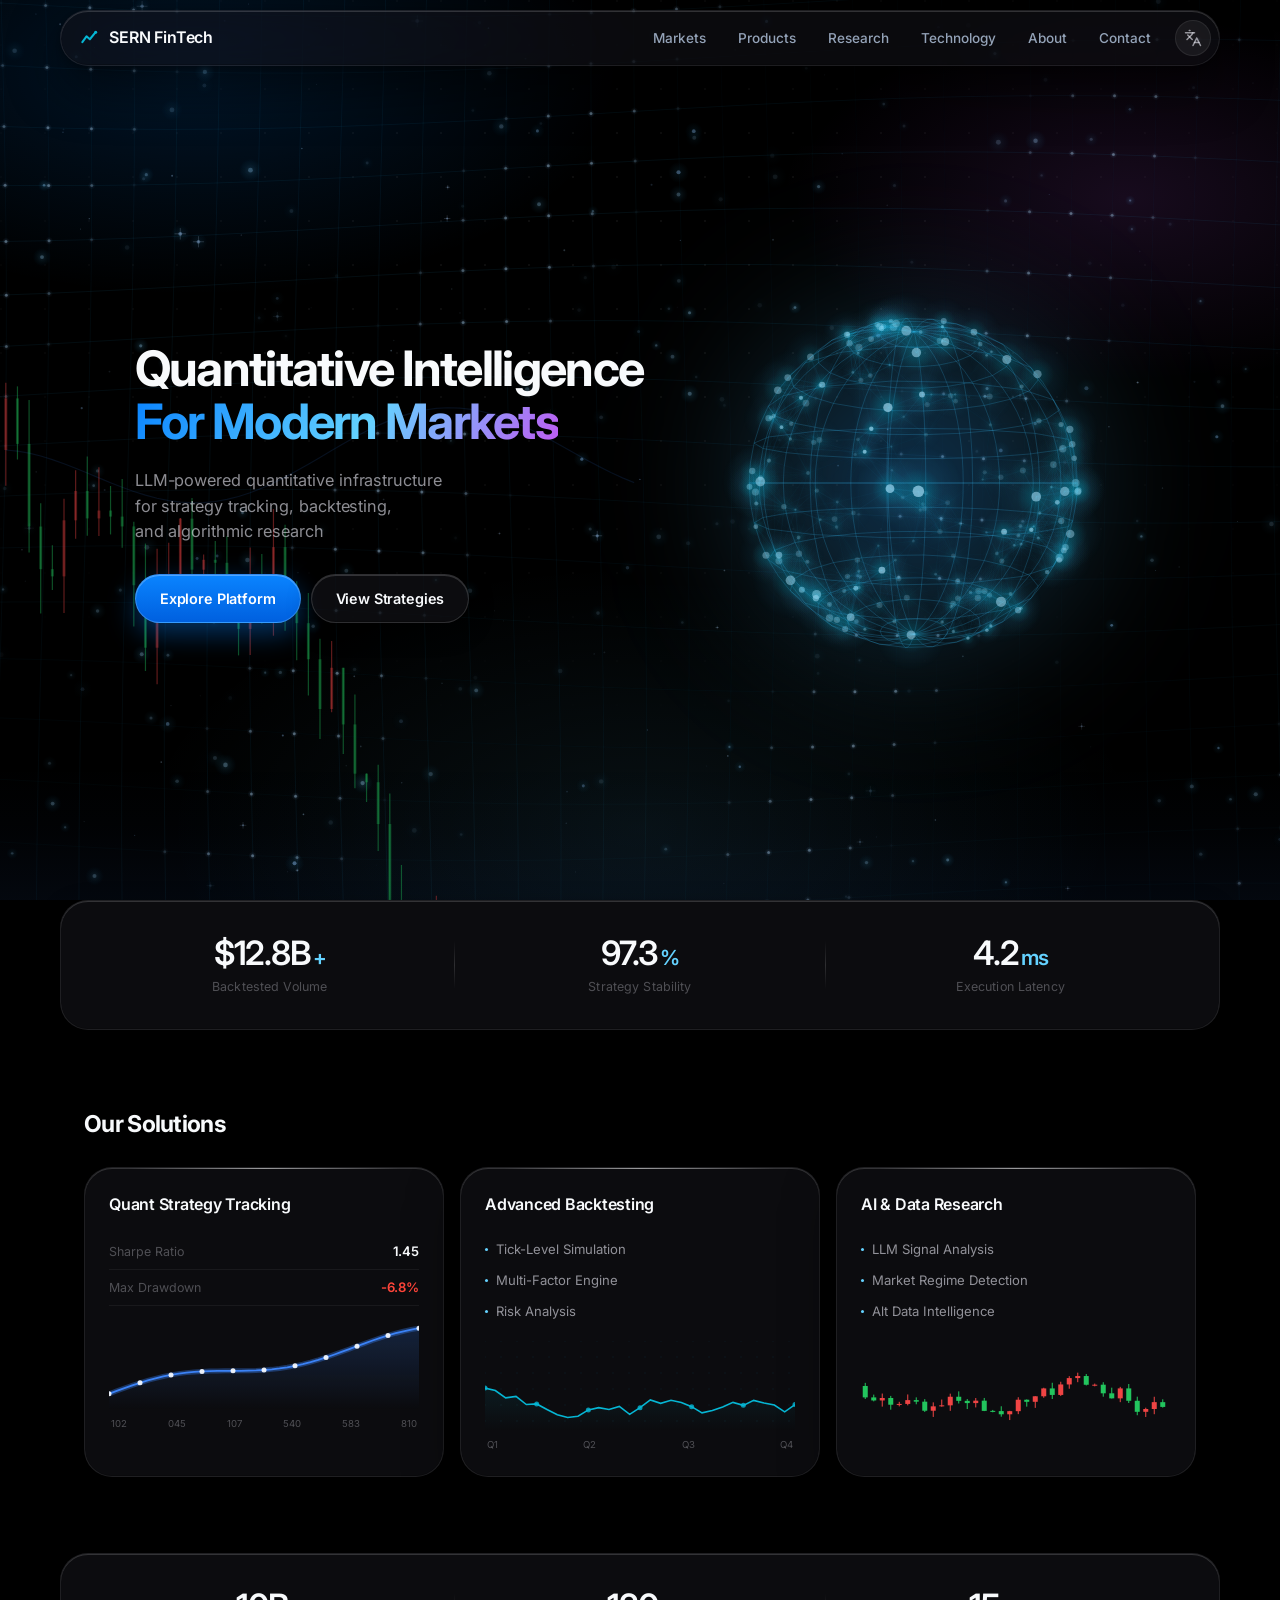
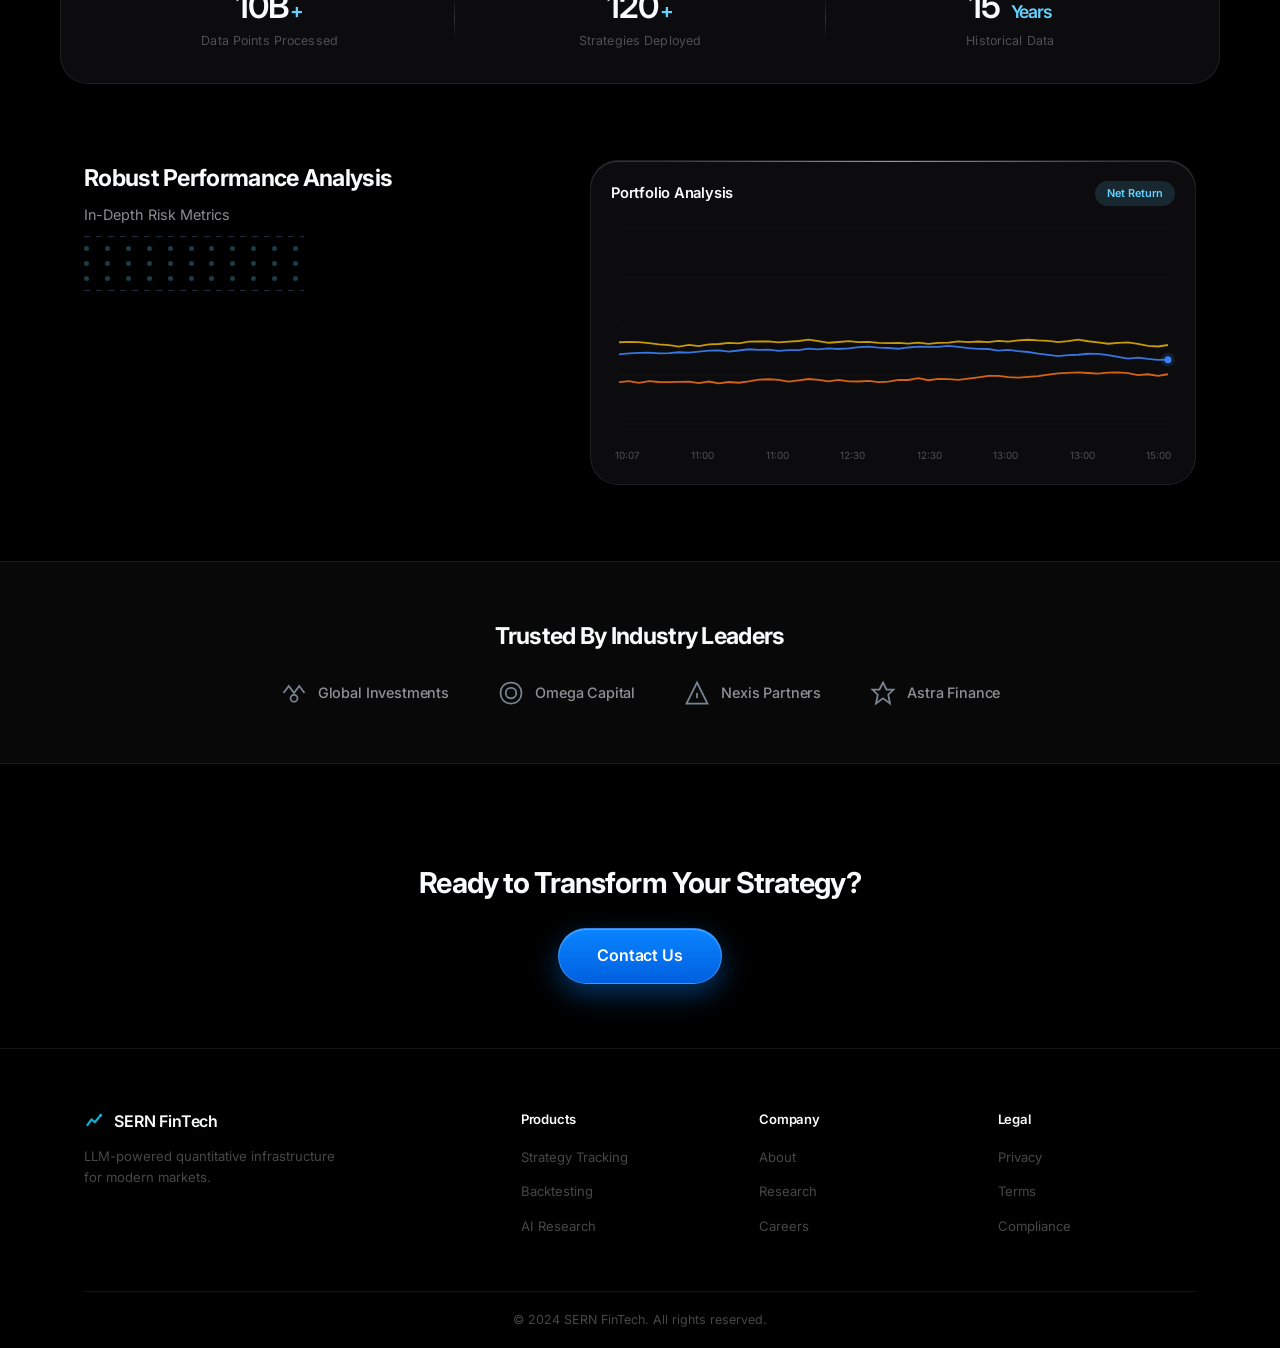
==== commit 90c605f5: "feat: 市场页与首页改版为 iOS 液态玻璃风格 - 抽出 .ios-page 材质根（设计变量、导航、背景、焦点环、skip link），两页共用：   index.html 挂 ios-pag" ====
--- a/index.html
+++ b/index.html
@@ -19,12 +19,12 @@
   <noscript>
     <link href="https://fonts.googleapis.com/css2?family=Inter:wght@300;400;500;600;700;800&display=swap" rel="stylesheet">
   </noscript>
-  <link rel="stylesheet" href="css/style.css?v=20261012d">
-  <link rel="icon" type="image/svg+xml" href="favicon.svg?v=20261012d">
-  <link rel="icon" type="image/png" sizes="32x32" href="favicon-32.png?v=20261012d">
-  <link rel="apple-touch-icon" href="apple-touch-icon.png?v=20261012d">
+  <link rel="stylesheet" href="css/style.css?v=20261013c">
+  <link rel="icon" type="image/svg+xml" href="favicon.svg?v=20261013c">
+  <link rel="icon" type="image/png" sizes="32x32" href="favicon-32.png?v=20261013c">
+  <link rel="apple-touch-icon" href="apple-touch-icon.png?v=20261013c">
 </head>
-<body>
+<body class="ios-page">
   <a class="skip-link" href="#content" data-i18n="nav.skip">Skip to content</a>
   <canvas id="particle-canvas" class="particle-canvas" aria-hidden="true"></canvas>
   <div class="bg-grid" aria-hidden="true"></div>
@@ -311,8 +311,8 @@
     </footer>
   </div>
 
-  <script src="js/i18n.js?v=20261012d"></script>
-  <script src="js/nav.js?v=20261012d"></script>
-  <script src="js/script.js?v=20261012d"></script>
+  <script src="js/i18n.js?v=20261013c"></script>
+  <script src="js/nav.js?v=20261013c"></script>
+  <script src="js/script.js?v=20261013c"></script>
 </body>
 </html>
--- a/css/style.css
+++ b/css/style.css
@@ -2001,3 +2001,1050 @@
     transition-duration: 0.01ms !important;
   }
 }
+
+/* ============================================================
+   Markets Page — iOS "Liquid Glass" skin
+   ------------------------------------------------------------
+   Scoped to body.markets-page so the home page keeps its look.
+   Only presentation changes here: geometry, materials, motion.
+   Traded-colour semantics (red up / green down, sector hues) and
+   every data attribute the scripts read stay untouched.
+   ============================================================ */
+/* Both pages opt into the same material system by carrying this class; the
+   page-specific rules below then only adjust density and per-component look. */
+.markets-page,
+.ios-page {
+  /* iOS system palette, dark. Kept separate from the site accents so the
+     page can read as native iOS without recolouring the home page. */
+  --ios-blue: #0a84ff;
+  --ios-cyan: #64d2ff;
+  --ios-green: #30d158;
+  --ios-red: #ff453a;
+  --ios-yellow: #ffd60a;
+
+  --ios-bg: #000000;
+  --ios-label: #ffffff;
+  --ios-label-2: rgba(235, 235, 245, 0.6);
+  --ios-label-3: rgba(235, 235, 245, 0.3);
+
+  /* Liquid glass recipe: a translucent fill, a specular top edge, a bright
+     inner rim and a deep ambient shadow. Blur + saturate are what make it
+     read as a material instead of a plain panel. */
+  --glass-fill: rgba(24, 24, 30, 0.52);
+  --glass-fill-strong: rgba(20, 20, 26, 0.72);
+  --glass-hairline: rgba(255, 255, 255, 0.14);
+  --glass-hairline-soft: rgba(255, 255, 255, 0.08);
+  --glass-blur: blur(30px) saturate(180%);
+  --glass-shadow: 0 20px 50px rgba(0, 0, 0, 0.5), 0 2px 8px rgba(0, 0, 0, 0.3);
+  --glass-shadow-sm: 0 8px 24px rgba(0, 0, 0, 0.35), 0 1px 3px rgba(0, 0, 0, 0.25);
+  --glass-inner: inset 0 1px 0 rgba(255, 255, 255, 0.16), inset 0 -1px 0 rgba(0, 0, 0, 0.2);
+
+  /* Continuous-corner radii — Apple's squircle sits between a circle and a
+     rounded rect; a slightly larger radius than v-1 reproduces the feel. */
+  --r-xs: 10px;
+  --r-sm: 14px;
+  --r-md: 20px;
+  --r-lg: 28px;
+  --r-xl: 34px;
+
+  --ease-ios: cubic-bezier(0.32, 0.72, 0, 1);
+  --ease-soft: cubic-bezier(0.4, 0, 0.2, 1);
+  /* slight overshoot for the segmented thumb, mirrored from iOS */
+  --ease-spring: cubic-bezier(0.34, 1.32, 0.5, 1);
+
+  /* Type: SF-alike stack, tightened tracking on the display sizes. */
+  --font-ios: -apple-system, BlinkMacSystemFont, 'SF Pro Text', 'SF Pro Display',
+    'Inter', 'Helvetica Neue', 'PingFang SC', 'Hiragino Sans', sans-serif;
+}
+
+/* ---------- Backdrop: iOS dark canvas + ambient colour ---------- */
+.ios-page {
+  font-family: var(--font-ios);
+  background-color: var(--ios-bg);
+  -webkit-font-smoothing: antialiased;
+  -moz-osx-font-smoothing: grayscale;
+}
+.ios-page .bg-grid {
+  background-image:
+    radial-gradient(circle at 1px 1px, rgba(255, 255, 255, 0.05) 1px, transparent 0);
+  background-size: 44px 44px;
+  mask-image: radial-gradient(ellipse 90% 70% at 50% 30%, black 20%, transparent 78%);
+  -webkit-mask-image: radial-gradient(ellipse 90% 70% at 50% 30%, black 20%, transparent 78%);
+}
+/* Colour temperature: cool blue up top, warm violet low — the light that
+   bleeds through the glass panels. */
+.ios-page .bg-glow {
+  background:
+    radial-gradient(ellipse 55% 40% at 15% 8%, rgba(10, 132, 255, 0.16) 0%, transparent 62%),
+    radial-gradient(ellipse 45% 35% at 88% 22%, rgba(191, 90, 242, 0.12) 0%, transparent 60%),
+    radial-gradient(ellipse 60% 45% at 50% 92%, rgba(100, 210, 255, 0.08) 0%, transparent 65%);
+}
+.ios-page .particle-canvas { opacity: 0.55; }
+
+/* ---------- Navigation: floating glass capsule ---------- */
+.ios-page .navbar {
+  top: 10px;
+  left: 50%;
+  right: auto;
+  transform: translateX(-50%);
+  width: min(1160px, calc(100% - 24px));
+  padding: 9px 0;
+  background: rgba(18, 18, 24, 0.58);
+  backdrop-filter: var(--glass-blur);
+  -webkit-backdrop-filter: var(--glass-blur);
+  border: 1px solid var(--glass-hairline-soft);
+  border-radius: var(--r-lg);
+  box-shadow: var(--glass-shadow), var(--glass-inner);
+  transition: background 0.3s var(--ease-soft), box-shadow 0.3s var(--ease-soft);
+}
+/* Once the page scrolls the bar thins out and the blur does the work. */
+.ios-page .navbar.scrolled {
+  background: rgba(12, 12, 16, 0.72);
+  box-shadow: 0 24px 60px rgba(0, 0, 0, 0.6), var(--glass-inner);
+}
+.ios-page .nav-container { padding: 0 8px 0 18px; }
+.ios-page .logo { font-size: 1rem; letter-spacing: -0.015em; }
+.ios-page .nav-links { gap: 4px; }
+.ios-page .nav-links a {
+  padding: 8px 14px;
+  border-radius: 999px;
+  font-size: 0.85rem;
+  font-weight: 500;
+  transition: color 0.2s var(--ease-soft), background 0.2s var(--ease-soft);
+}
+.ios-page .nav-links a:hover {
+  background: rgba(255, 255, 255, 0.08);
+}
+.ios-page .nav-links a.active {
+  color: var(--ios-label);
+  background: rgba(255, 255, 255, 0.12);
+}
+.ios-page .nav-links a.active::after { display: none; }
+.ios-page .nav-toggle,
+.ios-page .lang-toggle {
+  width: 36px;
+  height: 36px;
+  border-radius: 50%;
+  color: var(--ios-label-2);
+  background: rgba(255, 255, 255, 0.06);
+  border: 1px solid var(--glass-hairline-soft);
+  transition: color 0.2s var(--ease-soft), background 0.2s var(--ease-soft);
+}
+.ios-page .lang-toggle { margin-left: 10px; }
+.ios-page .nav-toggle:hover,
+.ios-page .lang-toggle:hover {
+  color: var(--ios-label);
+  background: rgba(255, 255, 255, 0.12);
+}
+/* The phone sheet: full glass, big radius, iOS list rows. */
+.ios-page .nav-links.open {
+  background: rgba(20, 20, 26, 0.82);
+  backdrop-filter: var(--glass-blur);
+  -webkit-backdrop-filter: var(--glass-blur);
+  border: 1px solid var(--glass-hairline);
+  border-radius: var(--r-md);
+  box-shadow: var(--glass-shadow);
+  padding: 8px;
+  top: calc(100% + 10px);
+  right: 0;
+}
+.ios-page .nav-links.open a {
+  border-radius: var(--r-xs);
+  padding: 11px 14px;
+}
+.ios-page .nav-links.open a:hover { background: rgba(255, 255, 255, 0.08); }
+.ios-page .nav-links.open a.active {
+  color: var(--ios-blue);
+  background: rgba(10, 132, 255, 0.16);
+}
+
+/* ---------- Page header ---------- */
+.markets-page .markets-main { padding: 140px 0 96px; }
+/* The bar floats, so anchored sections need room above them. */
+.markets-page section[id],
+.markets-page [id].board-section { scroll-margin-top: 104px; }
+.markets-page .markets-title {
+  font-size: 2.6rem;
+  font-weight: 700;
+  letter-spacing: -0.035em;
+  background: none;
+  -webkit-text-fill-color: currentColor;
+  color: var(--ios-label);
+}
+.markets-page .markets-subtitle {
+  margin-top: 10px;
+  color: var(--ios-label-2);
+  font-size: 0.95rem;
+  letter-spacing: -0.005em;
+  line-height: 1.5;
+}
+
+/* ---------- Search: iOS search field ---------- */
+.markets-page .search-section { max-width: 600px; margin-bottom: 30px; }
+.markets-page .search-box {
+  gap: 9px;
+  padding: 0 14px;
+  background: var(--glass-fill);
+  backdrop-filter: var(--glass-blur);
+  -webkit-backdrop-filter: var(--glass-blur);
+  border: 1px solid var(--glass-hairline-soft);
+  border-radius: var(--r-sm);
+  box-shadow: var(--glass-shadow-sm), var(--glass-inner);
+  transition: border-color 0.2s var(--ease-soft), box-shadow 0.25s var(--ease-soft);
+}
+.markets-page .search-box:focus-within {
+  border-color: rgba(10, 132, 255, 0.55);
+  box-shadow: 0 0 0 4px rgba(10, 132, 255, 0.18), var(--glass-shadow-sm);
+}
+.markets-page .search-icon { color: var(--ios-label-3); }
+.markets-page #search-input {
+  height: 48px;
+  font-size: 1rem;
+  letter-spacing: -0.01em;
+}
+.markets-page #search-input::placeholder { color: var(--ios-label-3); }
+.markets-page .search-clear {
+  width: 22px;
+  height: 22px;
+  font-size: 0.7rem;
+  color: rgba(235, 235, 245, 0.75);
+  background: rgba(120, 120, 128, 0.34);
+}
+.markets-page .search-clear:hover {
+  background: rgba(120, 120, 128, 0.5);
+  color: #fff;
+}
+.markets-page .search-panel {
+  padding: 6px;
+  background: rgba(22, 22, 28, 0.86);
+  backdrop-filter: var(--glass-blur);
+  -webkit-backdrop-filter: var(--glass-blur);
+  border: 1px solid var(--glass-hairline);
+  border-radius: var(--r-md);
+  box-shadow: var(--glass-shadow);
+}
+.markets-page .search-group-title {
+  font-size: 0.68rem;
+  font-weight: 600;
+  letter-spacing: 0.04em;
+  color: var(--ios-label-3);
+  padding: 9px 12px 5px;
+}
+.markets-page .search-item {
+  padding: 11px 12px;
+  border-radius: var(--r-xs);
+  font-size: 0.92rem;
+  transition: background 0.15s var(--ease-soft);
+}
+.markets-page .search-item:hover,
+.markets-page .search-item.active { background: rgba(255, 255, 255, 0.09); }
+.markets-page .search-item-symbol { color: var(--ios-label-3); font-size: 0.82rem; }
+.markets-page .search-chip {
+  color: var(--ios-cyan);
+  background: rgba(100, 210, 255, 0.14);
+  border: none;
+  border-radius: 999px;
+  font-size: 0.66rem;
+  letter-spacing: 0.02em;
+}
+.markets-page .search-note { color: var(--ios-label-3); }
+
+/* ---------- Index ticker ---------- */
+.markets-page .ticker-row { margin-bottom: 34px; gap: 12px; }
+/* Cards fade out at the edges instead of being cut off. */
+.markets-page .ticker-strip {
+  mask-image: linear-gradient(90deg, transparent 0, #000 32px, #000 calc(100% - 32px), transparent 100%);
+  -webkit-mask-image: linear-gradient(90deg, transparent 0, #000 32px, #000 calc(100% - 32px), transparent 100%);
+}
+@media (prefers-reduced-motion: reduce) {
+  .markets-page .ticker-strip { mask-image: none; -webkit-mask-image: none; }
+}
+.markets-page .ticker-item {
+  gap: 12px;
+  padding: 10px 14px;
+  background: var(--glass-fill);
+  backdrop-filter: var(--glass-blur);
+  -webkit-backdrop-filter: var(--glass-blur);
+  border: 1px solid var(--glass-hairline-soft);
+  border-radius: var(--r-md);
+  box-shadow: var(--glass-shadow-sm), var(--glass-inner);
+  transition: transform 0.25s var(--ease-ios), border-color 0.25s var(--ease-soft);
+}
+.markets-page .ticker-item:hover {
+  border-color: var(--glass-hairline);
+  background: var(--glass-fill-strong);
+  transform: translateY(-2px);
+}
+.markets-page .ticker-name { font-size: 0.72rem; color: var(--ios-label-2); font-weight: 500; }
+.markets-page .ticker-price { font-size: 0.95rem; font-weight: 600; letter-spacing: -0.02em; }
+.markets-page .ticker-value { font-size: 0.74rem; font-weight: 600; }
+.markets-page .ticker-value.up { color: var(--ios-red); }
+.markets-page .ticker-value.down { color: var(--ios-green); }
+.markets-page .ticker-na { color: var(--ios-label-3); }
+.markets-page .refresh-icon {
+  width: 46px;
+  height: 46px;
+  border-radius: 50%;
+  background: var(--glass-fill);
+  backdrop-filter: var(--glass-blur);
+  -webkit-backdrop-filter: var(--glass-blur);
+  border: 1px solid var(--glass-hairline-soft);
+  box-shadow: var(--glass-shadow-sm), var(--glass-inner);
+  color: var(--ios-label-2);
+}
+.markets-page .refresh-icon:hover {
+  color: var(--ios-label);
+  background: var(--glass-fill-strong);
+  border-color: var(--glass-hairline);
+}
+
+/* ---------- Market filter: inset glass dropdown ---------- */
+.markets-page .market-filter-section { gap: 10px 12px; margin-bottom: 26px; }
+.markets-page .filter-label {
+  font-size: 0.7rem;
+  font-weight: 600;
+  letter-spacing: 0.08em;
+  color: var(--ios-label-3);
+}
+.markets-page .market-select {
+  padding: 9px 36px 9px 15px;
+  font-size: 0.84rem;
+  font-weight: 500;
+  background-color: rgba(120, 120, 128, 0.2);
+  background-image: linear-gradient(45deg, transparent 50%, var(--ios-label-2) 50%),
+    linear-gradient(135deg, var(--ios-label-2) 50%, transparent 50%);
+  background-position: right 16px center, right 11px center;
+  background-size: 5px 5px, 5px 5px;
+  background-repeat: no-repeat;
+  border: 1px solid var(--glass-hairline-soft);
+  border-radius: 999px;
+  box-shadow: var(--glass-inner);
+}
+.markets-page .market-select:hover {
+  background-color: rgba(120, 120, 128, 0.28);
+  border-color: var(--glass-hairline);
+}
+.markets-page .market-select:focus-visible {
+  border-color: rgba(10, 132, 255, 0.6);
+  box-shadow: 0 0 0 4px rgba(10, 132, 255, 0.18);
+}
+.markets-page .market-select option {
+  color: var(--ios-label);
+  background-color: #1c1c1e;
+}
+
+/* ---------- Section headings ---------- */
+.markets-page .board-title {
+  padding-left: 0;
+  font-size: 1.4rem;
+  font-weight: 700;
+  letter-spacing: -0.03em;
+}
+.markets-page .board-title::before { display: none; }
+.markets-page .board-subtitle {
+  padding-left: 0;
+  margin-top: 4px;
+  color: var(--ios-label-3);
+  font-size: 0.85rem;
+  letter-spacing: -0.005em;
+}
+.markets-page .board-section { margin-bottom: 52px; }
+.markets-page .heatmap-section { margin-bottom: 28px; }
+.markets-page .distribution-section { margin-bottom: 52px; }
+
+/* ---------- Shared glass surface ---------- */
+.markets-page .heatmap,
+.markets-page .rank-board,
+.markets-page .donut-card,
+.markets-page .drawer-spark-wrap,
+.markets-page .metric-box {
+  position: relative;
+  background: var(--glass-fill);
+  backdrop-filter: var(--glass-blur);
+  -webkit-backdrop-filter: var(--glass-blur);
+  border: 1px solid var(--glass-hairline-soft);
+  box-shadow: var(--glass-shadow), var(--glass-inner);
+}
+/* Specular sweep along the top edge of every glass panel. */
+.markets-page .heatmap::before,
+.markets-page .rank-board::before,
+.markets-page .donut-card::before {
+  content: '';
+  position: absolute;
+  top: 0;
+  left: 12%;
+  right: 12%;
+  height: 1px;
+  background: linear-gradient(90deg, transparent, rgba(255, 255, 255, 0.5), transparent);
+  pointer-events: none;
+  z-index: 2;
+}
+.markets-page .heatmap { border-radius: var(--r-xl); padding: 18px 20px; }
+/* overflow:hidden would make the board a scroll container and kill the
+   sticky header, so the corners are rounded on the rows instead. */
+.markets-page .rank-board { border-radius: var(--r-xl); overflow: visible; }
+.markets-page .rank-board > .rank-row:last-child {
+  border-bottom-left-radius: var(--r-xl);
+  border-bottom-right-radius: var(--r-xl);
+}
+.markets-page .rank-row.rank-head {
+  border-top-left-radius: var(--r-xl);
+  border-top-right-radius: var(--r-xl);
+}
+.markets-page .donut-card { border-radius: var(--r-lg); padding: 24px 24px 22px; }
+
+/* ---------- Heatmap ---------- */
+.markets-page .heat-sector-label {
+  height: 18px;
+  line-height: 18px;
+  font-size: 0.6rem;
+  font-weight: 600;
+  letter-spacing: 0.1em;
+  color: var(--ios-label-3);
+}
+.markets-page .heat-tile {
+  padding: 1px 2px;
+  border-radius: 8px;
+  border: 1px solid rgba(255, 255, 255, 0.06);
+  transition: transform 0.2s var(--ease-ios), box-shadow 0.2s var(--ease-soft),
+    border-color 0.2s var(--ease-soft);
+}
+.markets-page .heat-tile:hover {
+  border-color: rgba(255, 255, 255, 0.4);
+  box-shadow: 0 8px 22px rgba(0, 0, 0, 0.45);
+  transform: scale(1.012);
+}
+/* Small tiles would round into pills at the full 8px radius. */
+.markets-page .heat-tile-sm { border-radius: 6px; }
+.markets-page .heat-tile-xs { border-radius: 4px; }
+.markets-page .heat-symbol { font-size: 0.73rem; font-weight: 600; letter-spacing: -0.01em; }
+.markets-page .heat-value { font-size: 0.73rem; font-weight: 500; opacity: 0.85; }
+.markets-page .heat-logo {
+  border-radius: 5px;
+  background: rgba(255, 255, 255, 0.94);
+  box-shadow: 0 1px 4px rgba(0, 0, 0, 0.35);
+}
+/* iOS system hues carry the up/down bands now; intensity still encodes the
+   size of the move, and green-down / red-up stays exactly as before. */
+.markets-page .heat-up-3 { background: rgba(255, 69, 58, 0.92); }
+.markets-page .heat-up-2 { background: rgba(255, 69, 58, 0.62); }
+.markets-page .heat-up-1 { background: rgba(255, 69, 58, 0.34); }
+.markets-page .heat-flat {
+  background: rgba(120, 120, 128, 0.26);
+  color: var(--ios-label-2);
+}
+.markets-page .heat-down-1 { background: rgba(48, 209, 88, 0.34); }
+.markets-page .heat-down-2 { background: rgba(48, 209, 88, 0.62); }
+.markets-page .heat-down-3 { background: rgba(48, 209, 88, 0.92); }
+.markets-page .heat-na {
+  background: rgba(120, 120, 128, 0.16);
+  color: var(--ios-label-3);
+}
+.markets-page .heat-tile-fav::after { color: var(--ios-yellow); }
+
+/* ---------- Model switcher: iOS segmented control ---------- */
+.markets-page .model-bar { gap: 12px; margin-bottom: 52px; }
+.markets-page .model-seg {
+  position: relative;
+  width: 100%;
+  max-width: 460px;
+  padding: 3px;
+  background: rgba(120, 120, 128, 0.2);
+  backdrop-filter: var(--glass-blur);
+  -webkit-backdrop-filter: var(--glass-blur);
+  border: 1px solid var(--glass-hairline-soft);
+  border-radius: var(--r-xs);
+  box-shadow: var(--glass-inner);
+}
+.markets-page .model-seg button {
+  position: relative;
+  z-index: 1;
+  flex: 1;
+  padding: 8px 16px;
+  border-radius: 7px;
+  font-size: 0.82rem;
+  font-weight: 600;
+  letter-spacing: -0.01em;
+  color: var(--ios-label-2);
+  transition: color 0.25s var(--ease-soft);
+}
+.markets-page .model-seg button:hover { color: var(--ios-label); }
+.markets-page .model-seg button.active {
+  color: var(--ios-label);
+  background: none;
+  box-shadow: none;
+}
+/* The travelling thumb sits behind the labels and springs between slots. */
+.markets-page .model-seg::after {
+  content: '';
+  position: absolute;
+  top: 3px;
+  bottom: 3px;
+  left: 3px;
+  /* Equal slots: the thumb is one third of the track, so a 100% translate
+     of its own width lands it exactly on the next segment. */
+  width: calc((100% - 6px) / 3);
+  border-radius: 7px;
+  background: rgba(255, 255, 255, 0.17);
+  box-shadow: 0 1px 3px rgba(0, 0, 0, 0.35), inset 0 1px 0 rgba(255, 255, 255, 0.22);
+  pointer-events: none;
+  transition: transform 0.34s var(--ease-spring), background 0.25s var(--ease-soft);
+}
+.markets-page .model-seg[data-thumb='1']::after { transform: translateX(100%); }
+.markets-page .model-seg[data-thumb='2']::after { transform: translateX(200%); }
+.markets-page .model-seg[data-thumb='0']::after { transform: translateX(0); }
+.markets-page .model-note { color: var(--ios-label-3); font-size: 0.74rem; line-height: 1.5; }
+
+/* ---------- Rank board: inset grouped list ---------- */
+.markets-page .rank-row {
+  grid-template-columns: 44px minmax(180px, 2fr) minmax(150px, 1.4fr) minmax(170px, 1.6fr) 96px;
+  gap: 12px;
+  padding: 15px 22px;
+  border-top: 1px solid rgba(255, 255, 255, 0.055);
+  transition: background 0.16s var(--ease-soft);
+}
+.markets-page .rank-row.rank-head {
+  position: sticky;
+  top: 82px;
+  z-index: 2;
+  /* Nearly opaque: a translucent sticky header lets the row scrolling under
+     it ghost through the column labels. */
+  background: rgba(14, 14, 18, 0.95);
+  backdrop-filter: blur(20px) saturate(180%);
+  -webkit-backdrop-filter: blur(20px) saturate(180%);
+  border-top: none;
+  border-bottom: 1px solid rgba(255, 255, 255, 0.055);
+  font-size: 0.7rem;
+  letter-spacing: 0.05em;
+  color: var(--ios-label-3);
+}
+.markets-page .rank-row:not(.rank-head):hover { background: rgba(255, 255, 255, 0.07); }
+.markets-page .rank-row:not(.rank-head):active { background: rgba(255, 255, 255, 0.11); }
+/* Disclosure chevron — the strongest single cue that a row is tappable. */
+.markets-page .rank-row:not(.rank-head)::after {
+  content: '';
+  position: absolute;
+  right: 22px;
+  top: 50%;
+  width: 8px;
+  height: 8px;
+  margin-top: -4px;
+  border-right: 1.5px solid var(--ios-label-3);
+  border-bottom: 1.5px solid var(--ios-label-3);
+  transform: rotate(-45deg);
+  transition: border-color 0.16s var(--ease-soft), transform 0.2s var(--ease-ios);
+  pointer-events: none;
+}
+.markets-page .rank-row:not(.rank-head) { position: relative; }
+.markets-page .rank-row:not(.rank-head):hover::after {
+  border-color: var(--ios-label);
+  transform: rotate(-45deg) translate(2px, -2px);
+}
+.markets-page .rank-score { padding-right: 22px; }
+.markets-page .rank-num {
+  font-size: 0.9rem;
+  font-weight: 600;
+  color: var(--ios-label-3);
+  font-variant-numeric: tabular-nums;
+}
+.markets-page .rank-row:nth-child(2) .rank-num,
+.markets-page .rank-row:nth-child(3) .rank-num,
+.markets-page .rank-row:nth-child(4) .rank-num { color: var(--ios-label-2); }
+.markets-page .rank-company-name { font-size: 0.94rem; font-weight: 600; letter-spacing: -0.015em; }
+.markets-page .rank-company-symbol {
+  font-size: 0.75rem;
+  color: var(--ios-label-3);
+  margin-top: 1px;
+}
+.markets-page .rank-fav { color: var(--ios-yellow); }
+.markets-page .rank-divider {
+  padding: 14px 22px 6px;
+  font-size: 0.68rem;
+  font-weight: 600;
+  letter-spacing: 0.08em;
+  color: var(--ios-label-3);
+  border-top: 1px solid rgba(255, 255, 255, 0.055);
+}
+.markets-page .rank-metrics { font-size: 0.83rem; color: var(--ios-label-2); font-weight: 500; }
+.markets-page .rank-metrics-head { font-size: 0.7rem; color: var(--ios-label-3); font-weight: 600; }
+.markets-page .rank-score { font-size: 0.95rem; font-weight: 600; color: var(--ios-cyan); }
+.markets-page .rank-head .rank-score { font-size: 0.7rem; color: var(--ios-label-3); }
+.markets-page .board-placeholder { color: var(--ios-label-3); }
+
+/* ---------- Tags: iOS pills ---------- */
+.markets-page .market-tag,
+.markets-page .sector-tag {
+  padding: 3px 10px;
+  border-radius: 999px;
+  font-size: 0.68rem;
+  font-weight: 600;
+  letter-spacing: 0.01em;
+  border: none;
+}
+.markets-page .market-tag { background: rgba(10, 132, 255, 0.2); color: #6fb7ff; }
+.markets-page .sector-tag { background: rgba(120, 120, 128, 0.24); color: var(--ios-label-2); }
+.markets-page .market-cn { background: rgba(255, 69, 58, 0.2); color: #ff8b83; }
+.markets-page .market-hk { background: rgba(255, 159, 10, 0.2); color: #ffc266; }
+.markets-page .market-jp { background: rgba(48, 209, 88, 0.2); color: #7ee39c; }
+.markets-page .market-kr { background: rgba(100, 210, 255, 0.2); color: #8fdcff; }
+.markets-page .market-tw { background: rgba(255, 214, 10, 0.2); color: #ffe066; }
+.markets-page .market-eu { background: rgba(191, 90, 242, 0.22); color: #d9a2ff; }
+
+/* ---------- Drawer: iOS sheet ---------- */
+.markets-page .drawer-overlay {
+  background: rgba(0, 0, 0, 0.5);
+  backdrop-filter: blur(6px) saturate(120%);
+  -webkit-backdrop-filter: blur(6px) saturate(120%);
+}
+.markets-page .drawer {
+  background: rgba(20, 20, 26, 0.78);
+  backdrop-filter: blur(40px) saturate(180%);
+  -webkit-backdrop-filter: blur(40px) saturate(180%);
+  border-left: 1px solid var(--glass-hairline-soft);
+  border-radius: var(--r-xl) 0 0 var(--r-xl);
+  box-shadow: -30px 0 80px rgba(0, 0, 0, 0.6);
+  overflow: hidden;
+  transition: transform 0.42s var(--ease-ios), visibility 0s linear 0.42s;
+}
+.markets-page .drawer.open {
+  transition: transform 0.42s var(--ease-ios), visibility 0s;
+}
+/* Grabber on the leading edge, mirroring the home-indicator affordance. */
+.markets-page .drawer::before {
+  content: '';
+  position: absolute;
+  left: 7px;
+  top: 50%;
+  width: 4px;
+  height: 44px;
+  margin-top: -22px;
+  border-radius: 999px;
+  background: rgba(255, 255, 255, 0.22);
+  pointer-events: none;
+}
+.markets-page .drawer-header {
+  padding: 24px 26px 16px;
+  border-bottom: 1px solid rgba(255, 255, 255, 0.07);
+}
+.markets-page .drawer-title { font-size: 1.3rem; font-weight: 700; letter-spacing: -0.03em; }
+.markets-page .drawer-sub { color: var(--ios-label-3); font-size: 0.8rem; }
+.markets-page .drawer-content { padding: 20px 26px 30px; }
+.markets-page .drawer-close,
+.markets-page .drawer-fav {
+  width: 30px;
+  height: 30px;
+  border-radius: 50%;
+  background: rgba(120, 120, 128, 0.24);
+  color: var(--ios-label-2);
+  font-size: 0.8rem;
+  display: inline-flex;
+  align-items: center;
+  justify-content: center;
+  padding: 0;
+}
+.markets-page .drawer-close:hover,
+.markets-page .drawer-fav:hover {
+  background: rgba(120, 120, 128, 0.4);
+  color: var(--ios-label);
+}
+.markets-page .drawer-fav:hover,
+.markets-page .drawer-fav.starred { color: var(--ios-yellow); }
+.markets-page .drawer-fav { margin-left: auto; margin-right: 8px; }
+.markets-page .drawer-section-title {
+  font-size: 0.72rem;
+  font-weight: 600;
+  letter-spacing: 0.07em;
+  color: var(--ios-label-3);
+}
+.markets-page .metric-box { border-radius: var(--r-xs); padding: 11px 13px; }
+.markets-page .metric-box-label { font-size: 0.7rem; color: var(--ios-label-3); }
+.markets-page .metric-box-value { font-size: 0.95rem; font-weight: 600; letter-spacing: -0.01em; }
+.markets-page .drawer-spark-wrap { border-radius: var(--r-sm); padding: 12px; }
+.markets-page .score-break-head { color: var(--ios-label-2); font-size: 0.74rem; }
+.markets-page .mini-bar-track { height: 6px; background: rgba(120, 120, 128, 0.28); border-radius: 999px; }
+.markets-page .mini-bar-fill { border-radius: 999px; }
+.markets-page .mini-bar-valuation { background: linear-gradient(90deg, #0a84ff, #64d2ff); }
+.markets-page .mini-bar-quality { background: linear-gradient(90deg, #30d158, #a8e05f); }
+.markets-page .mini-bar-growth { background: linear-gradient(90deg, #ff9f0a, #ffd60a); }
+.markets-page .drawer-yahoo {
+  background: linear-gradient(180deg, #0a84ff, #0060df);
+  border: 1px solid rgba(120, 190, 255, 0.35);
+  border-radius: var(--r-sm);
+  box-shadow: 0 10px 26px rgba(10, 132, 255, 0.35), inset 0 1px 0 rgba(255, 255, 255, 0.25);
+  font-weight: 600;
+}
+.markets-page .drawer-yahoo:hover {
+  box-shadow: 0 14px 34px rgba(10, 132, 255, 0.45), inset 0 1px 0 rgba(255, 255, 255, 0.3);
+}
+
+/* ---------- Donuts + legends ---------- */
+.markets-page .donut-card-title { font-size: 0.95rem; font-weight: 600; letter-spacing: -0.015em; }
+.markets-page .legend-box { border-top: 1px solid rgba(255, 255, 255, 0.06); padding-top: 14px; margin-top: 18px; }
+.markets-page .legend-row { font-size: 0.83rem; padding: 5px 0; }
+.markets-page .legend-dot { width: 10px; height: 10px; box-shadow: 0 0 0 1px rgba(255, 255, 255, 0.12); }
+.markets-page .legend-label { color: var(--ios-label-2); }
+.markets-page .legend-count { color: var(--ios-label); font-weight: 600; }
+
+/* ---------- Insufficient list ---------- */
+.markets-page .insufficient-section {
+  background: rgba(255, 69, 58, 0.07);
+  backdrop-filter: var(--glass-blur);
+  -webkit-backdrop-filter: var(--glass-blur);
+  border: 1px solid rgba(255, 69, 58, 0.2);
+  border-radius: var(--r-lg);
+  padding: 24px 26px;
+  box-shadow: var(--glass-shadow-sm);
+}
+.markets-page .insufficient-row {
+  background: rgba(120, 120, 128, 0.18);
+  border: 1px solid var(--glass-hairline-soft);
+  border-radius: 999px;
+  padding: 8px 14px;
+  font-size: 0.83rem;
+}
+.markets-page .insufficient-symbol { color: var(--ios-label-3); font-size: 0.75rem; }
+.markets-page .insufficient-retry {
+  padding: 4px 12px;
+  color: var(--ios-label);
+  background: rgba(255, 255, 255, 0.12);
+  border: 1px solid var(--glass-hairline-soft);
+  border-radius: 999px;
+  font-size: 0.74rem;
+  font-weight: 600;
+  transition: background 0.16s var(--ease-soft);
+}
+.markets-page .insufficient-retry:hover {
+  background: rgba(255, 255, 255, 0.2);
+  border-color: var(--glass-hairline);
+}
+
+/* ---------- Focus rings: iOS blue halo ---------- */
+.ios-page a:focus-visible,
+.ios-page button:focus-visible,
+.ios-page input:focus-visible,
+.ios-page select:focus-visible,
+.ios-page [role='button']:focus-visible {
+  outline: 2px solid var(--ios-blue);
+  outline-offset: 2px;
+}
+.markets-page .heat-tile:focus-visible {
+  outline: 2px solid var(--ios-blue);
+  outline-offset: -2px;
+  z-index: 3;
+}
+.markets-page .rank-row:focus-visible {
+  outline: 2px solid var(--ios-blue);
+  outline-offset: -2px;
+  background: rgba(10, 132, 255, 0.12);
+}
+.ios-page .skip-link {
+  background: rgba(20, 20, 26, 0.9);
+  backdrop-filter: var(--glass-blur);
+  -webkit-backdrop-filter: var(--glass-blur);
+  border: 1px solid var(--glass-hairline);
+  border-radius: 999px;
+  font-weight: 500;
+}
+
+/* ---------- Responsive ---------- */
+@media (max-width: 900px) {
+  .markets-page .markets-main { padding: 128px 0 72px; }
+  .markets-page .rank-row {
+    grid-template-columns: 40px minmax(140px, 1fr) auto;
+    gap: 10px;
+    padding: 13px 18px;
+  }
+  .markets-page .rank-row:not(.rank-head)::after { right: 14px; }
+  .markets-page .rank-score { padding-right: 18px; }
+  .markets-page .rank-row.rank-head { top: 78px; }
+}
+@media (max-width: 768px) {
+  .ios-page .navbar { top: 8px; width: calc(100% - 16px); padding: 8px 0; }
+  .ios-page .nav-container { padding: 0 6px 0 14px; }
+}
+@media (max-width: 640px) {
+  .markets-page .markets-main { padding: 116px 0 64px; }
+  .markets-page .markets-title { font-size: 1.9rem; letter-spacing: -0.03em; }
+  .markets-page .markets-subtitle { font-size: 0.87rem; }
+  .markets-page .model-seg { max-width: none; }
+  .markets-page .heatmap { border-radius: var(--r-lg); padding: 14px 12px; }
+  .markets-page .donut-card { border-radius: var(--r-lg); padding: 20px 18px; }
+  .markets-page .board-title { font-size: 1.2rem; }
+  .markets-page .rank-row.rank-head { top: 76px; }
+  .markets-page .drawer { border-radius: var(--r-lg) var(--r-lg) 0 0; }
+  .markets-page .drawer::before {
+    left: 50%;
+    top: 8px;
+    width: 40px;
+    height: 4px;
+    margin: 0 0 0 -20px;
+  }
+  .markets-page .drawer-header { padding: 26px 20px 14px; }
+}
+
+/* ============================================================
+   Home Page — iOS "Liquid Glass" skin
+   ------------------------------------------------------------
+   Same material and token system as the markets skin (see the
+   shared .markets-page / .ios-page root above); only the home
+   components are re-dressed here.
+   ============================================================ */
+
+/* ---------- Hero ---------- */
+.ios-page .hero { padding: 150px 0 84px; }
+.ios-page .hero-title {
+  font-size: 3.05rem;
+  font-weight: 700;
+  letter-spacing: -0.035em;
+  line-height: 1.08;
+  margin-bottom: 20px;
+}
+/* The gradient stays, but as an iOS blue → cyan pair. */
+.ios-page .text-gradient {
+  background: linear-gradient(120deg, #0a84ff 0%, #64d2ff 55%, #bf5af2 100%);
+  -webkit-background-clip: text;
+  background-clip: text;
+  -webkit-text-fill-color: transparent;
+}
+.ios-page .hero-subtitle {
+  color: var(--ios-label-2);
+  font-size: 1.02rem;
+  letter-spacing: -0.005em;
+  line-height: 1.55;
+  margin-bottom: 30px;
+  max-width: 34ch;
+}
+.ios-page .hero-buttons { gap: 10px; }
+.ios-page .globe-glow {
+  width: 420px;
+  height: 420px;
+  background: radial-gradient(circle, rgba(10, 132, 255, 0.38) 0%, rgba(100, 210, 255, 0.18) 45%, transparent 72%);
+  filter: blur(70px);
+}
+
+/* ---------- Buttons ---------- */
+.ios-page .btn {
+  padding: 12px 24px;
+  border-radius: 999px;
+  font-size: 0.9rem;
+  font-weight: 600;
+  letter-spacing: -0.01em;
+  transition: transform 0.25s var(--ease-ios), box-shadow 0.25s var(--ease-soft),
+    background 0.25s var(--ease-soft), border-color 0.25s var(--ease-soft);
+}
+.ios-page .btn-primary {
+  background: linear-gradient(180deg, #0a84ff, #0060df);
+  border: 1px solid rgba(120, 190, 255, 0.4);
+  box-shadow: 0 10px 28px rgba(10, 132, 255, 0.4), inset 0 1px 0 rgba(255, 255, 255, 0.28);
+}
+.ios-page .btn-primary:hover {
+  transform: translateY(-1px) scale(1.015);
+  box-shadow: 0 14px 36px rgba(10, 132, 255, 0.5), inset 0 1px 0 rgba(255, 255, 255, 0.34);
+}
+.ios-page .btn-outline {
+  background: var(--glass-fill);
+  backdrop-filter: var(--glass-blur);
+  -webkit-backdrop-filter: var(--glass-blur);
+  border: 1px solid var(--glass-hairline);
+  box-shadow: var(--glass-shadow-sm), var(--glass-inner);
+}
+.ios-page .btn-outline:hover {
+  color: var(--ios-label);
+  border-color: rgba(255, 255, 255, 0.3);
+  background: var(--glass-fill-strong);
+}
+.ios-page .btn-large { padding: 14px 38px; font-size: 1rem; }
+
+/* ---------- Stat bars: one glass slab, hairline dividers ---------- */
+.ios-page .stats-bar,
+.ios-page .stats-bar-dark {
+  padding: 32px 0;
+  margin: 0 auto;
+  max-width: 1160px;
+  background: var(--glass-fill);
+  backdrop-filter: var(--glass-blur);
+  -webkit-backdrop-filter: var(--glass-blur);
+  border: 1px solid var(--glass-hairline-soft);
+  border-radius: var(--r-lg);
+  box-shadow: var(--glass-shadow-sm), var(--glass-inner);
+}
+.ios-page .stat-value {
+  font-size: 2.1rem;
+  font-weight: 600;
+  letter-spacing: -0.035em;
+}
+.ios-page .stat-plus,
+.ios-page .stat-percent,
+.ios-page .stat-unit,
+.ios-page .stat-small { color: var(--ios-cyan); font-weight: 600; }
+.ios-page .stat-label {
+  font-size: 0.78rem;
+  color: var(--ios-label-3);
+  letter-spacing: 0.01em;
+}
+.ios-page .stat-divider {
+  background: linear-gradient(to bottom, transparent, var(--glass-hairline), transparent);
+}
+
+/* ---------- Section titles ---------- */
+.ios-page .section-title {
+  font-size: 1.45rem;
+  font-weight: 700;
+  letter-spacing: -0.03em;
+}
+
+/* ---------- Solution cards ---------- */
+.ios-page .solutions { padding: 76px 0; }
+.ios-page .solutions-grid { gap: 16px; }
+.ios-page .solution-card {
+  background: var(--glass-fill);
+  backdrop-filter: var(--glass-blur);
+  -webkit-backdrop-filter: var(--glass-blur);
+  border: 1px solid var(--glass-hairline-soft);
+  border-radius: var(--r-lg);
+  padding: 24px;
+  box-shadow: var(--glass-shadow), var(--glass-inner);
+  transition: transform 0.3s var(--ease-ios), box-shadow 0.3s var(--ease-soft),
+    border-color 0.3s var(--ease-soft);
+}
+/* Specular sweep, matching every other glass panel. */
+.ios-page .solution-card::before {
+  content: '';
+  position: absolute;
+  top: 0;
+  left: 12%;
+  right: 12%;
+  height: 1px;
+  background: linear-gradient(90deg, transparent, rgba(255, 255, 255, 0.5), transparent);
+}
+.ios-page .solution-card:hover {
+  transform: translateY(-4px);
+  border-color: var(--glass-hairline);
+  box-shadow: 0 26px 60px rgba(0, 0, 0, 0.55), var(--glass-inner);
+}
+.ios-page .card-header h3 {
+  font-size: 1rem;
+  font-weight: 600;
+  letter-spacing: -0.015em;
+  margin-bottom: 16px;
+}
+.ios-page .metric-row { border-bottom: 1px solid rgba(255, 255, 255, 0.055); padding: 7px 0; }
+.ios-page .metric-name { color: var(--ios-label-3); font-size: 0.78rem; }
+.ios-page .metric-value { font-weight: 600; letter-spacing: -0.01em; }
+.ios-page .metric-value.negative { color: var(--ios-red); }
+.ios-page .card-list li { color: var(--ios-label-2); font-size: 0.82rem; padding: 5px 0; }
+.ios-page .bullet { background: var(--ios-cyan); }
+.ios-page .card-x-labels span { color: var(--ios-label-3); }
+
+/* ---------- Analysis panel ---------- */
+.ios-page .analysis { padding: 76px 0; }
+.ios-page .analysis-subtitle { color: var(--ios-label-2); }
+.ios-page .dot { background: rgba(100, 210, 255, 0.28); }
+.ios-page .analysis-dots::before,
+.ios-page .analysis-dots::after {
+  background: repeating-linear-gradient(
+    90deg,
+    rgba(100, 210, 255, 0.22) 0px,
+    rgba(100, 210, 255, 0.22) 6px,
+    transparent 6px,
+    transparent 12px
+  );
+}
+.ios-page .analysis-chart-wrapper {
+  background: var(--glass-fill);
+  backdrop-filter: var(--glass-blur);
+  -webkit-backdrop-filter: var(--glass-blur);
+  border: 1px solid var(--glass-hairline-soft);
+  border-radius: var(--r-lg);
+  padding: 20px;
+  box-shadow: var(--glass-shadow), var(--glass-inner);
+}
+.ios-page .analysis-chart-wrapper::before {
+  left: 12%;
+  right: 12%;
+  background: linear-gradient(90deg, transparent, rgba(255, 255, 255, 0.5), transparent);
+}
+.ios-page .analysis-chart-header h4 { font-size: 0.92rem; font-weight: 600; letter-spacing: -0.015em; }
+.ios-page .badge {
+  color: var(--ios-cyan);
+  background: rgba(100, 210, 255, 0.14);
+  border: none;
+  border-radius: 999px;
+  padding: 4px 12px;
+  font-weight: 600;
+}
+.ios-page .chart-x-labels span { color: var(--ios-label-3); }
+
+/* ---------- Partners strip ---------- */
+.ios-page .partners {
+  border-top: 1px solid var(--glass-hairline-soft);
+  border-bottom: 1px solid var(--glass-hairline-soft);
+  background: rgba(255, 255, 255, 0.03);
+  backdrop-filter: blur(20px) saturate(160%);
+  -webkit-backdrop-filter: blur(20px) saturate(160%);
+}
+.ios-page .partner-item { color: var(--ios-label-2); }
+.ios-page .partner-item:hover { color: var(--ios-label); }
+.ios-page .partner-name { font-weight: 500; letter-spacing: -0.01em; }
+
+/* ---------- CTA + footer ---------- */
+.ios-page .cta { padding: 96px 0 64px; }
+.ios-page .cta-title { font-size: 1.8rem; font-weight: 700; letter-spacing: -0.03em; }
+.ios-page .footer-content { border-top: 1px solid var(--glass-hairline-soft); }
+.ios-page .footer-desc { color: var(--ios-label-3); }
+.ios-page .footer-links-col h4 { font-weight: 600; letter-spacing: -0.015em; }
+.ios-page .footer-links-col a { color: var(--ios-label-3); }
+.ios-page .footer-links-col a:hover { color: var(--ios-cyan); }
+.ios-page .footer-bottom { border-top: 1px solid var(--glass-hairline-soft); }
+.ios-page .footer-bottom p { color: var(--ios-label-3); }
+
+/* ---------- Anchors must clear the floating glass bar ---------- */
+.ios-page .hero,
+.ios-page section[id],
+.ios-page [id].board-section { scroll-margin-top: 104px; }
+
+/* ---------- Responsive ---------- */
+@media (max-width: 1160px) {
+  .ios-page .stats-bar,
+  .ios-page .stats-bar-dark { margin: 0 24px; }
+}
+@media (max-width: 1024px) {
+  .ios-page .hero-title { font-size: 2.5rem; }
+  .ios-page .hero-subtitle { margin-left: auto; margin-right: auto; }
+}
+@media (max-width: 768px) {
+  .ios-page .hero { padding: 128px 0 60px; }
+  .ios-page .hero-title { font-size: 2rem; letter-spacing: -0.03em; }
+  .ios-page .stats-bar,
+  .ios-page .stats-bar-dark { margin: 0 16px; border-radius: var(--r-md); }
+  .ios-page .solution-card { border-radius: var(--r-md); }
+  .ios-page .analysis-chart-wrapper { border-radius: var(--r-md); }
+}
+@media (max-width: 480px) {
+  .ios-page .hero-title { font-size: 1.7rem; }
+}
+
+/* ---------- Drawer heading: company mark + name ---------- */
+.markets-page .drawer-heading {
+  display: flex;
+  align-items: center;
+  gap: 12px;
+  min-width: 0;
+}
+.markets-page .drawer-heading-text { min-width: 0; }
+/* Kept out of flow until the bitmap lands: no reserved gap, no broken icon. */
+.markets-page .drawer-logo {
+  display: none;
+  flex: 0 0 auto;
+  width: 34px;
+  height: 34px;
+  padding: 3px;
+  object-fit: contain;
+  border-radius: 9px;
+  background: rgba(255, 255, 255, 0.94);
+  box-shadow: 0 2px 8px rgba(0, 0, 0, 0.35), inset 0 0 0 1px rgba(255, 255, 255, 0.5);
+}
+.markets-page .drawer-logo.loaded { display: block; }
+@media (max-width: 640px) {
+  .markets-page .drawer-logo { width: 30px; height: 30px; border-radius: 8px; }
+}
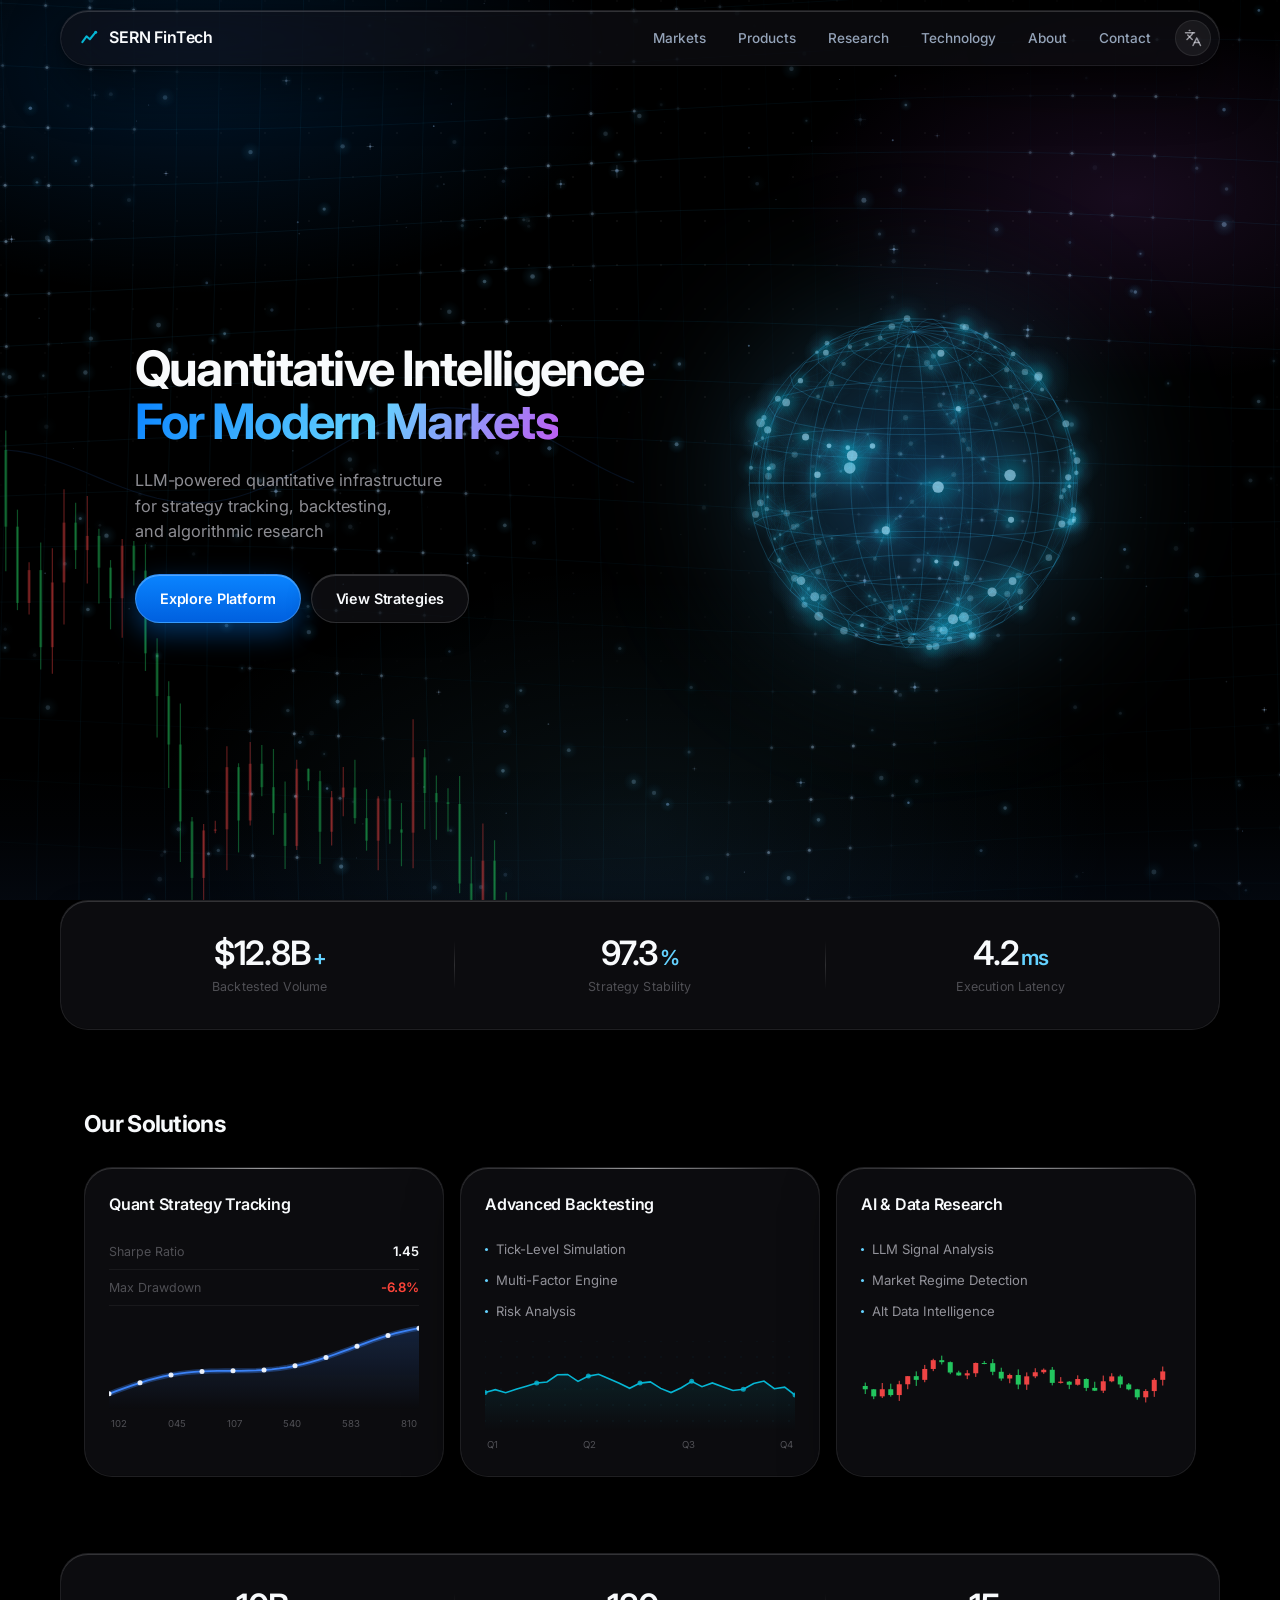
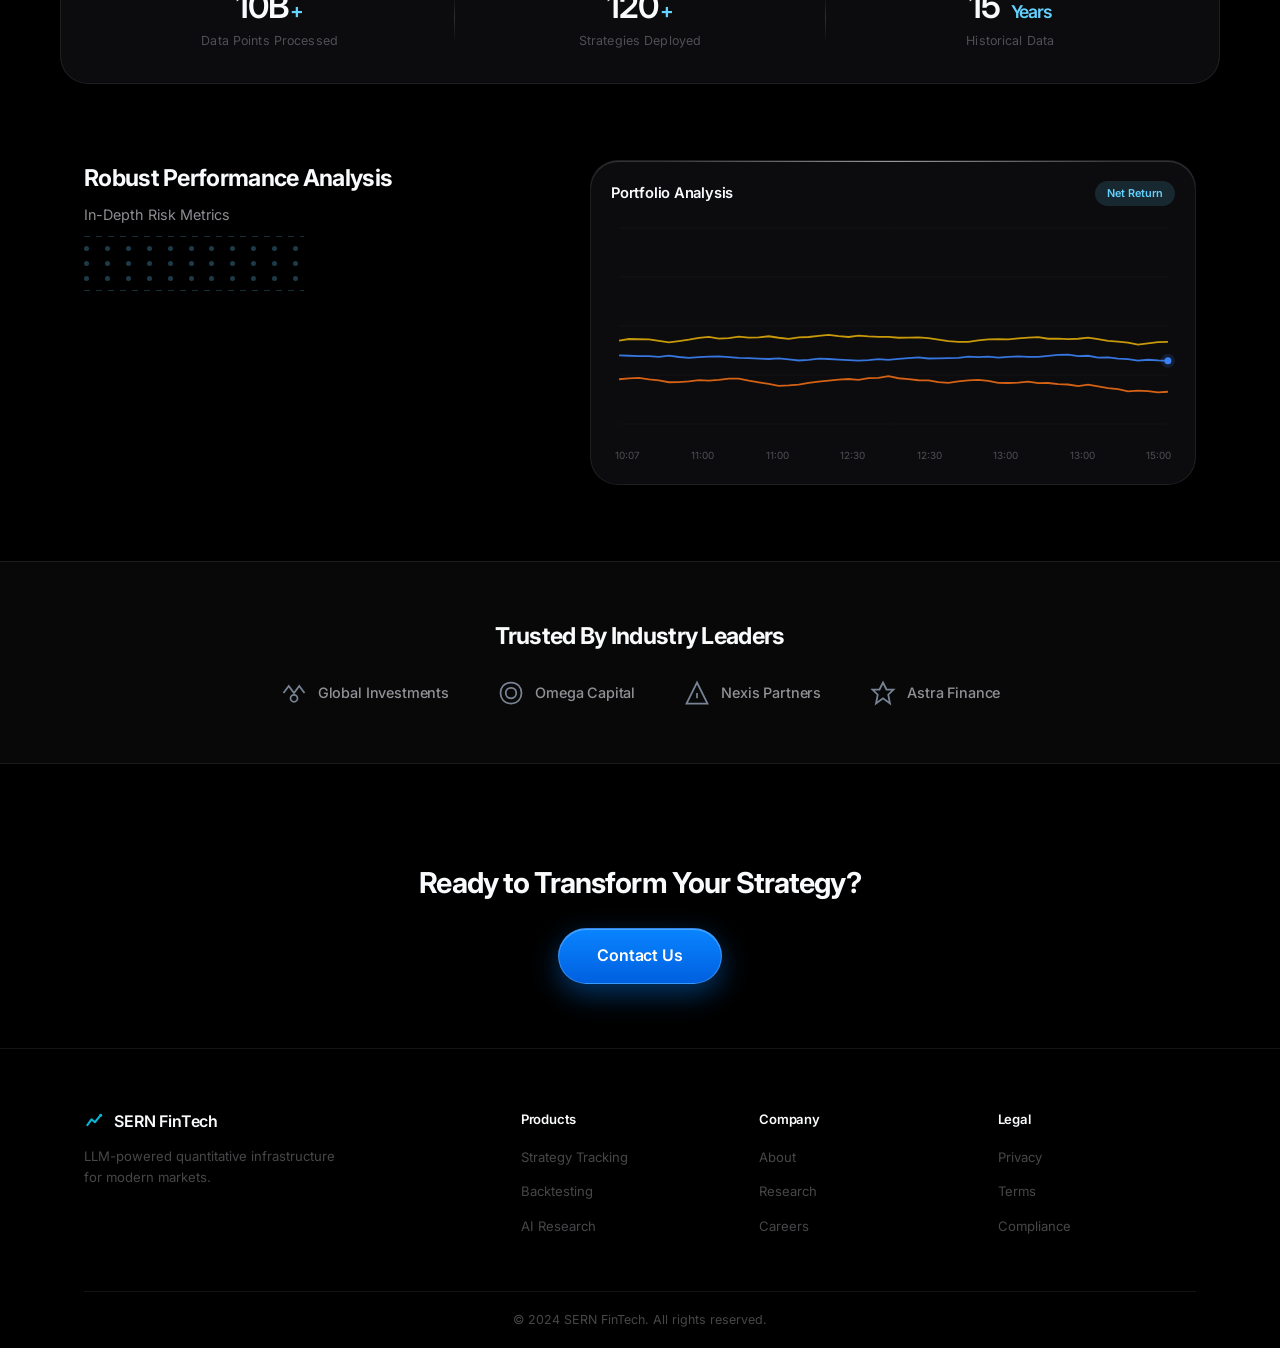
==== commit 44b74ad8: "feat: 新增质量动量策略、批量基本面预热与评分公式展示" ====
--- a/index.html
+++ b/index.html
@@ -19,10 +19,10 @@
   <noscript>
     <link href="https://fonts.googleapis.com/css2?family=Inter:wght@300;400;500;600;700;800&display=swap" rel="stylesheet">
   </noscript>
-  <link rel="stylesheet" href="css/style.css?v=20261013c">
-  <link rel="icon" type="image/svg+xml" href="favicon.svg?v=20261013c">
-  <link rel="icon" type="image/png" sizes="32x32" href="favicon-32.png?v=20261013c">
-  <link rel="apple-touch-icon" href="apple-touch-icon.png?v=20261013c">
+  <link rel="stylesheet" href="css/style.css?v=20261014a">
+  <link rel="icon" type="image/svg+xml" href="favicon.svg?v=20261014a">
+  <link rel="icon" type="image/png" sizes="32x32" href="favicon-32.png?v=20261014a">
+  <link rel="apple-touch-icon" href="apple-touch-icon.png?v=20261014a">
 </head>
 <body class="ios-page">
   <a class="skip-link" href="#content" data-i18n="nav.skip">Skip to content</a>
@@ -311,8 +311,8 @@
     </footer>
   </div>
 
-  <script src="js/i18n.js?v=20261013c"></script>
-  <script src="js/nav.js?v=20261013c"></script>
-  <script src="js/script.js?v=20261013c"></script>
+  <script src="js/i18n.js?v=20261014a"></script>
+  <script src="js/nav.js?v=20261014a"></script>
+  <script src="js/script.js?v=20261014a"></script>
 </body>
 </html>
--- a/css/style.css
+++ b/css/style.css
@@ -1522,6 +1522,7 @@
 .mini-bar-valuation { background: linear-gradient(90deg, #3b82f6, #06b6d4); }
 .mini-bar-quality { background: linear-gradient(90deg, #22c55e, #84cc16); }
 .mini-bar-growth { background: linear-gradient(90deg, #f97316, #eab308); }
+.mini-bar-momentum { background: linear-gradient(90deg, #a855f7, #ec4899); }
 
 /* ---------- Distribution donuts ---------- */
 .distribution-section { margin-bottom: 56px; }
@@ -2481,9 +2482,9 @@
   top: 3px;
   bottom: 3px;
   left: 3px;
-  /* Equal slots: the thumb is one third of the track, so a 100% translate
+  /* Equal slots: the thumb is one quarter of the track, so a 100% translate
      of its own width lands it exactly on the next segment. */
-  width: calc((100% - 6px) / 3);
+  width: calc((100% - 6px) / 4);
   border-radius: 7px;
   background: rgba(255, 255, 255, 0.17);
   box-shadow: 0 1px 3px rgba(0, 0, 0, 0.35), inset 0 1px 0 rgba(255, 255, 255, 0.22);
@@ -2493,7 +2494,44 @@
 .markets-page .model-seg[data-thumb='1']::after { transform: translateX(100%); }
 .markets-page .model-seg[data-thumb='2']::after { transform: translateX(200%); }
 .markets-page .model-seg[data-thumb='0']::after { transform: translateX(0); }
+.markets-page .model-seg[data-thumb='3']::after { transform: translateX(300%); }
 .markets-page .model-note { color: var(--ios-label-3); font-size: 0.74rem; line-height: 1.5; }
+
+/* Formula breakdown under the strategy note: weights are read straight from
+   js/scoring.js so the displayed formula tracks the live model config. */
+.markets-page .model-formula {
+  display: flex;
+  flex-direction: column;
+  gap: 6px;
+  margin-top: 10px;
+  padding: 10px 12px;
+  border: 1px solid var(--glass-hairline-soft);
+  border-radius: var(--r-xs);
+  background: rgba(120, 120, 128, 0.12);
+}
+.markets-page .model-formula-row {
+  display: flex;
+  flex-wrap: wrap;
+  align-items: baseline;
+  gap: 8px;
+}
+.markets-page .model-formula-label {
+  flex: 0 0 auto;
+  min-width: 4.5em;
+  font-size: 0.7rem;
+  font-weight: 600;
+  letter-spacing: 0.02em;
+  color: var(--ios-label-2);
+}
+.markets-page .model-formula-code {
+  flex: 1 1 12ch;
+  font-size: 0.72rem;
+  line-height: 1.5;
+  color: var(--ios-label-3);
+  background: none;
+  padding: 0;
+  word-break: break-word;
+}
 
 /* ---------- Rank board: inset grouped list ---------- */
 .markets-page .rank-row {
@@ -2666,6 +2704,7 @@
 .markets-page .mini-bar-valuation { background: linear-gradient(90deg, #0a84ff, #64d2ff); }
 .markets-page .mini-bar-quality { background: linear-gradient(90deg, #30d158, #a8e05f); }
 .markets-page .mini-bar-growth { background: linear-gradient(90deg, #ff9f0a, #ffd60a); }
+.markets-page .mini-bar-momentum { background: linear-gradient(90deg, #bf5af2, #ff2d55); }
 .markets-page .drawer-yahoo {
   background: linear-gradient(180deg, #0a84ff, #0060df);
   border: 1px solid rgba(120, 190, 255, 0.35);
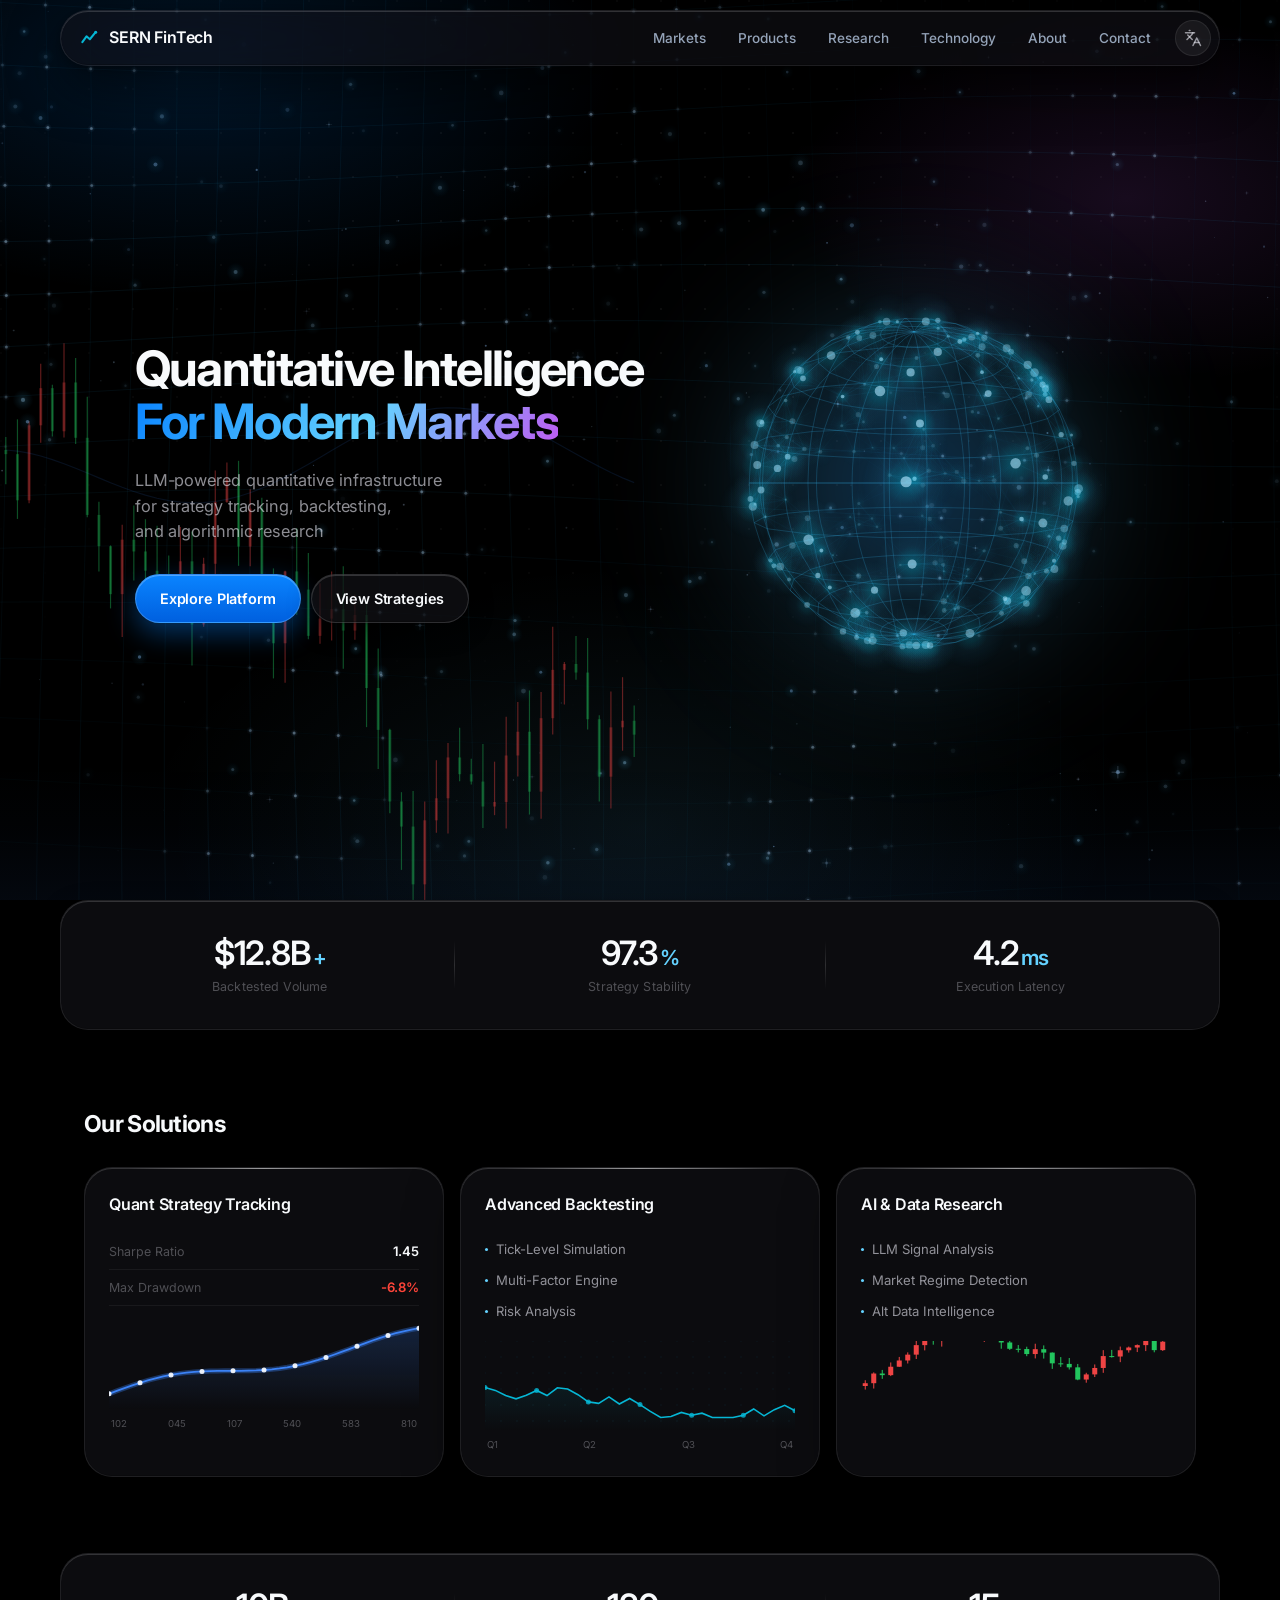
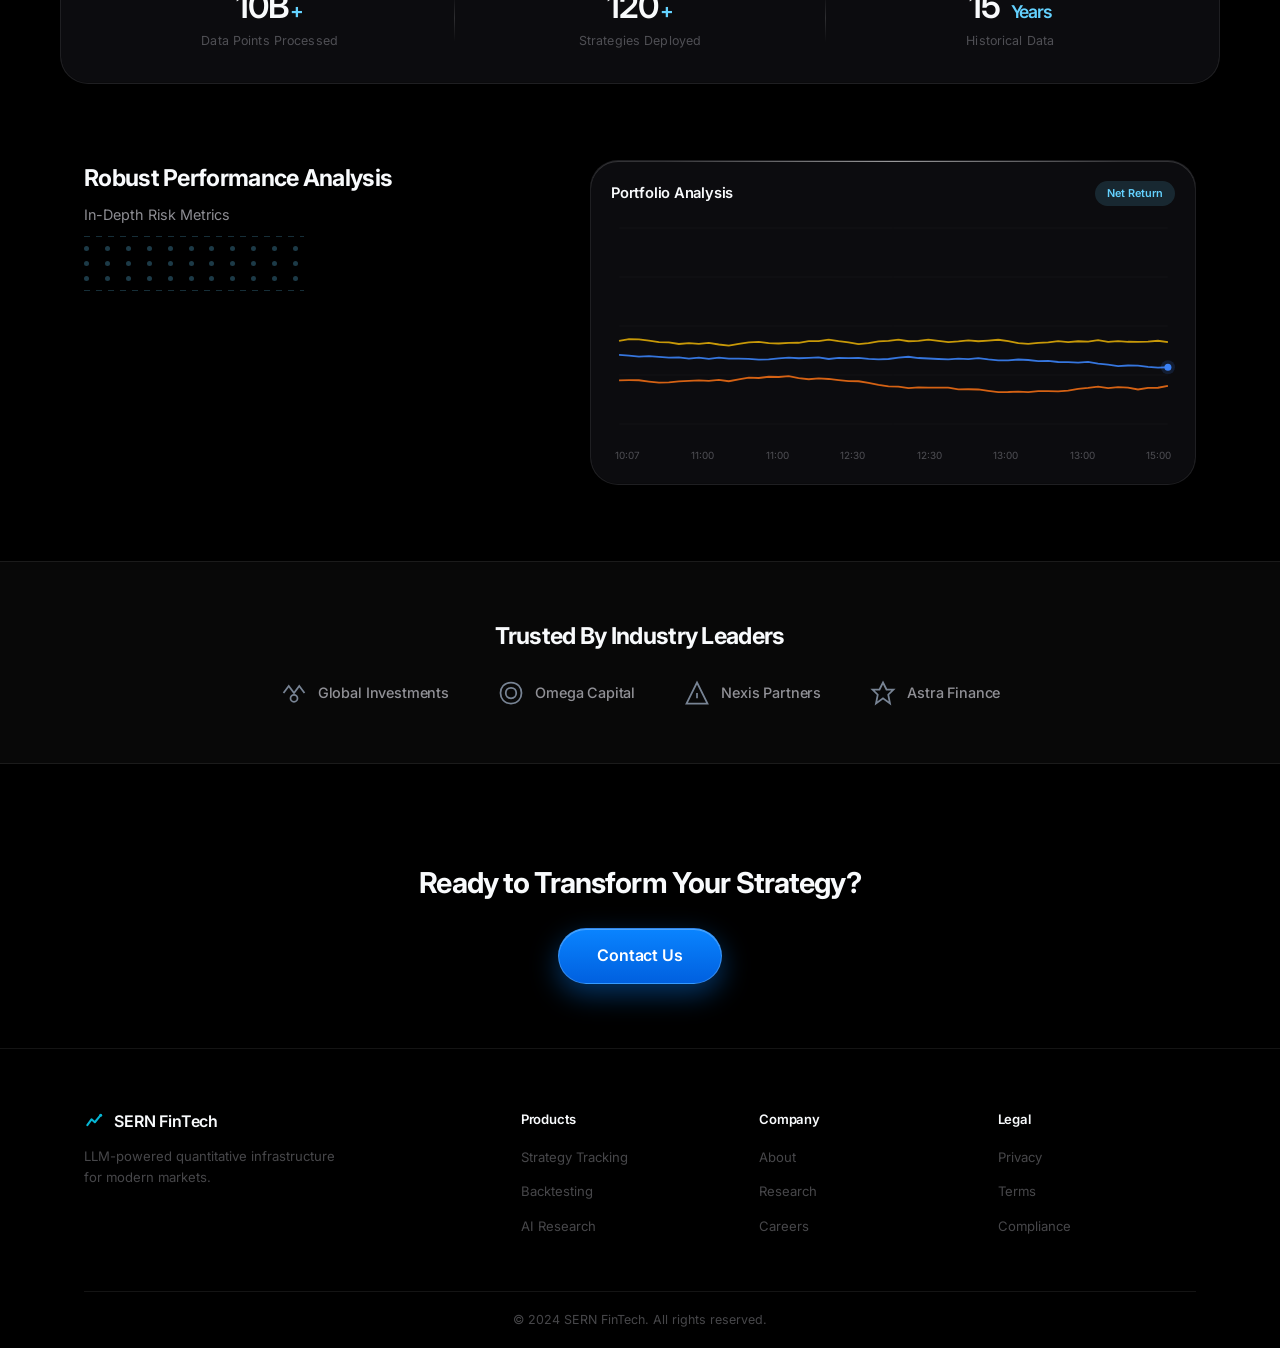
==== commit d2e5947b: "feat: 详情抽屉去掉数据来源并显示涨跌幅" ====
--- a/index.html
+++ b/index.html
@@ -19,10 +19,10 @@
   <noscript>
     <link href="https://fonts.googleapis.com/css2?family=Inter:wght@300;400;500;600;700;800&display=swap" rel="stylesheet">
   </noscript>
-  <link rel="stylesheet" href="css/style.css?v=20261014a">
-  <link rel="icon" type="image/svg+xml" href="favicon.svg?v=20261014a">
-  <link rel="icon" type="image/png" sizes="32x32" href="favicon-32.png?v=20261014a">
-  <link rel="apple-touch-icon" href="apple-touch-icon.png?v=20261014a">
+  <link rel="stylesheet" href="css/style.css?v=20261014b">
+  <link rel="icon" type="image/svg+xml" href="favicon.svg?v=20261014b">
+  <link rel="icon" type="image/png" sizes="32x32" href="favicon-32.png?v=20261014b">
+  <link rel="apple-touch-icon" href="apple-touch-icon.png?v=20261014b">
 </head>
 <body class="ios-page">
   <a class="skip-link" href="#content" data-i18n="nav.skip">Skip to content</a>
@@ -311,8 +311,8 @@
     </footer>
   </div>
 
-  <script src="js/i18n.js?v=20261014a"></script>
-  <script src="js/nav.js?v=20261014a"></script>
-  <script src="js/script.js?v=20261014a"></script>
+  <script src="js/i18n.js?v=20261014b"></script>
+  <script src="js/nav.js?v=20261014b"></script>
+  <script src="js/script.js?v=20261014b"></script>
 </body>
 </html>
--- a/css/style.css
+++ b/css/style.css
@@ -1665,6 +1665,9 @@
 }
 .drawer-title { font-size: 1.15rem; font-weight: 700; }
 .drawer-sub { margin-top: 4px; font-size: 0.8rem; color: var(--text-muted); }
+.drawer-sub .drawer-change { margin-left: 5px; font-weight: 600; }
+.drawer-sub .drawer-change.up { color: var(--accent-red); }
+.drawer-sub .drawer-change.down { color: var(--accent-green); }
 .drawer-close {
   color: var(--text-muted);
   background: transparent;
@@ -2666,6 +2669,8 @@
 }
 .markets-page .drawer-title { font-size: 1.3rem; font-weight: 700; letter-spacing: -0.03em; }
 .markets-page .drawer-sub { color: var(--ios-label-3); font-size: 0.8rem; }
+.markets-page .drawer-sub .drawer-change.up { color: var(--ios-red); }
+.markets-page .drawer-sub .drawer-change.down { color: var(--ios-green); }
 .markets-page .drawer-content { padding: 20px 26px 30px; }
 .markets-page .drawer-close,
 .markets-page .drawer-fav {
